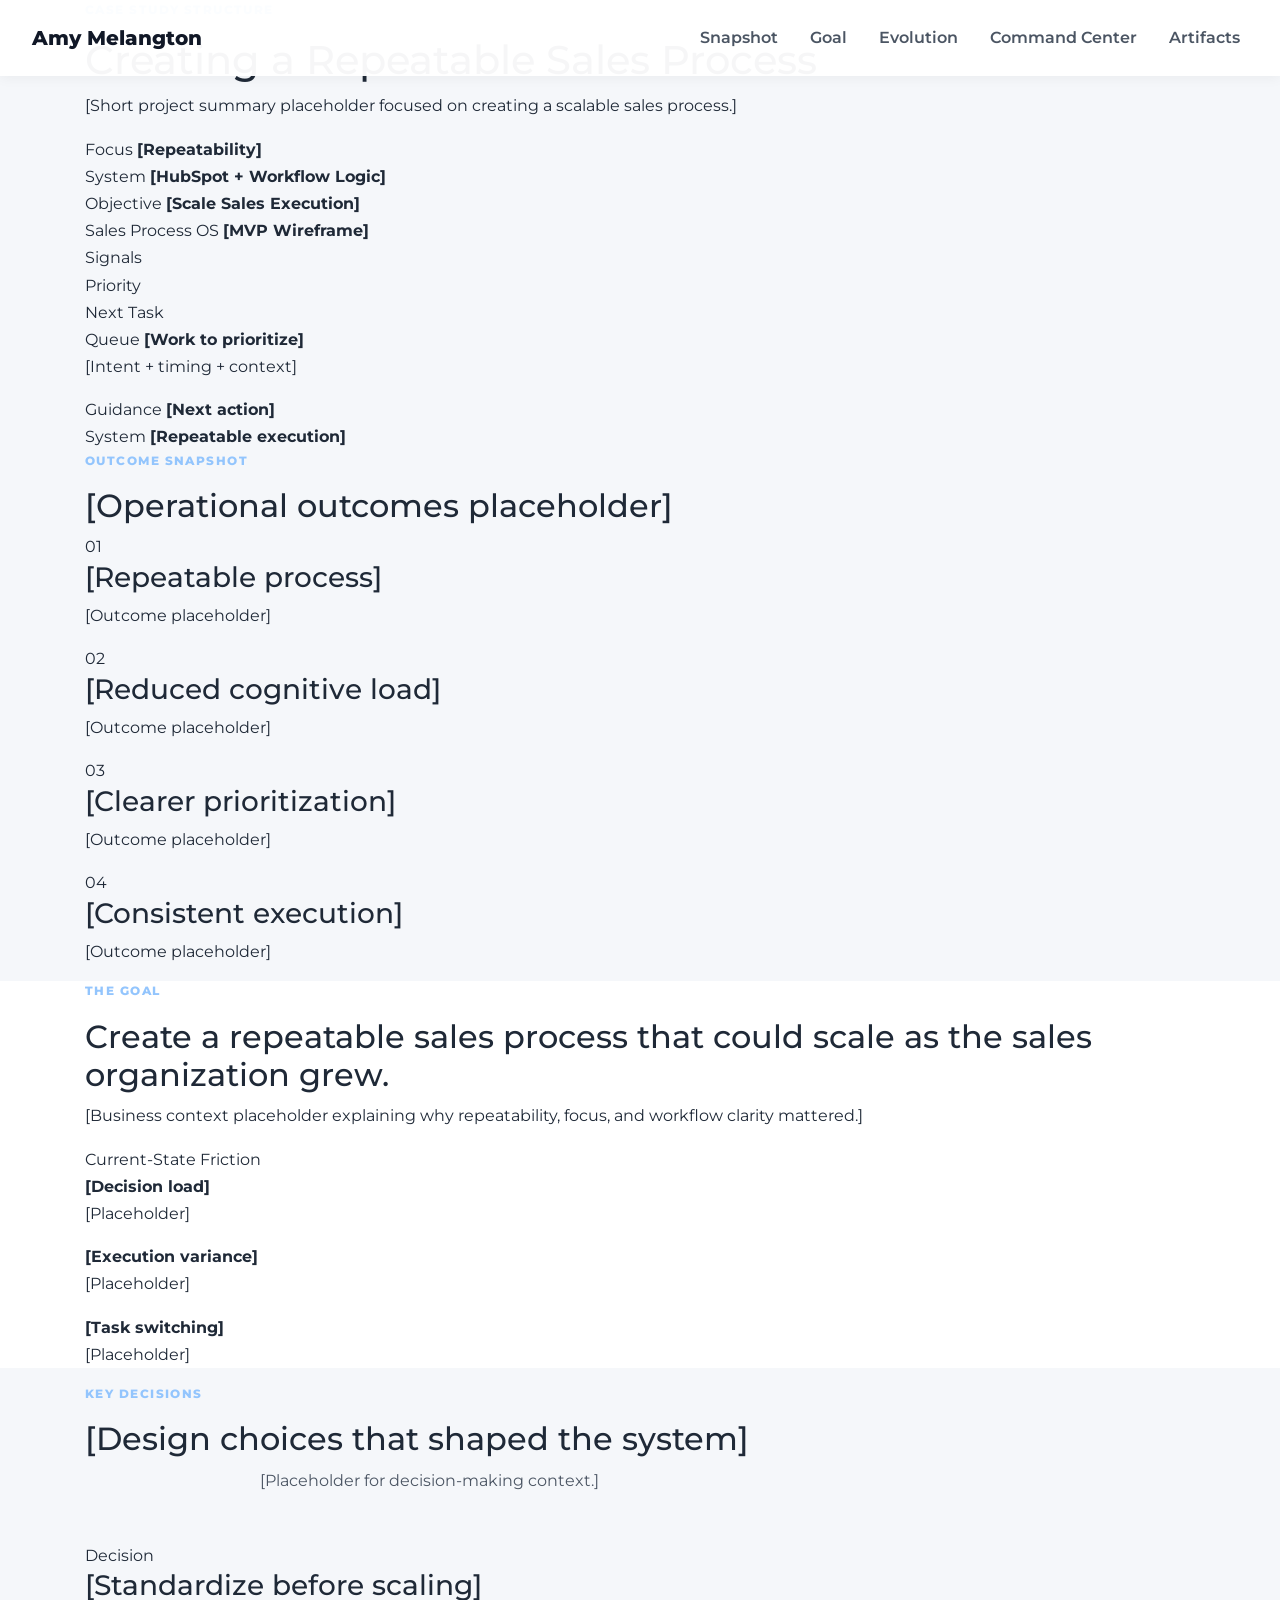
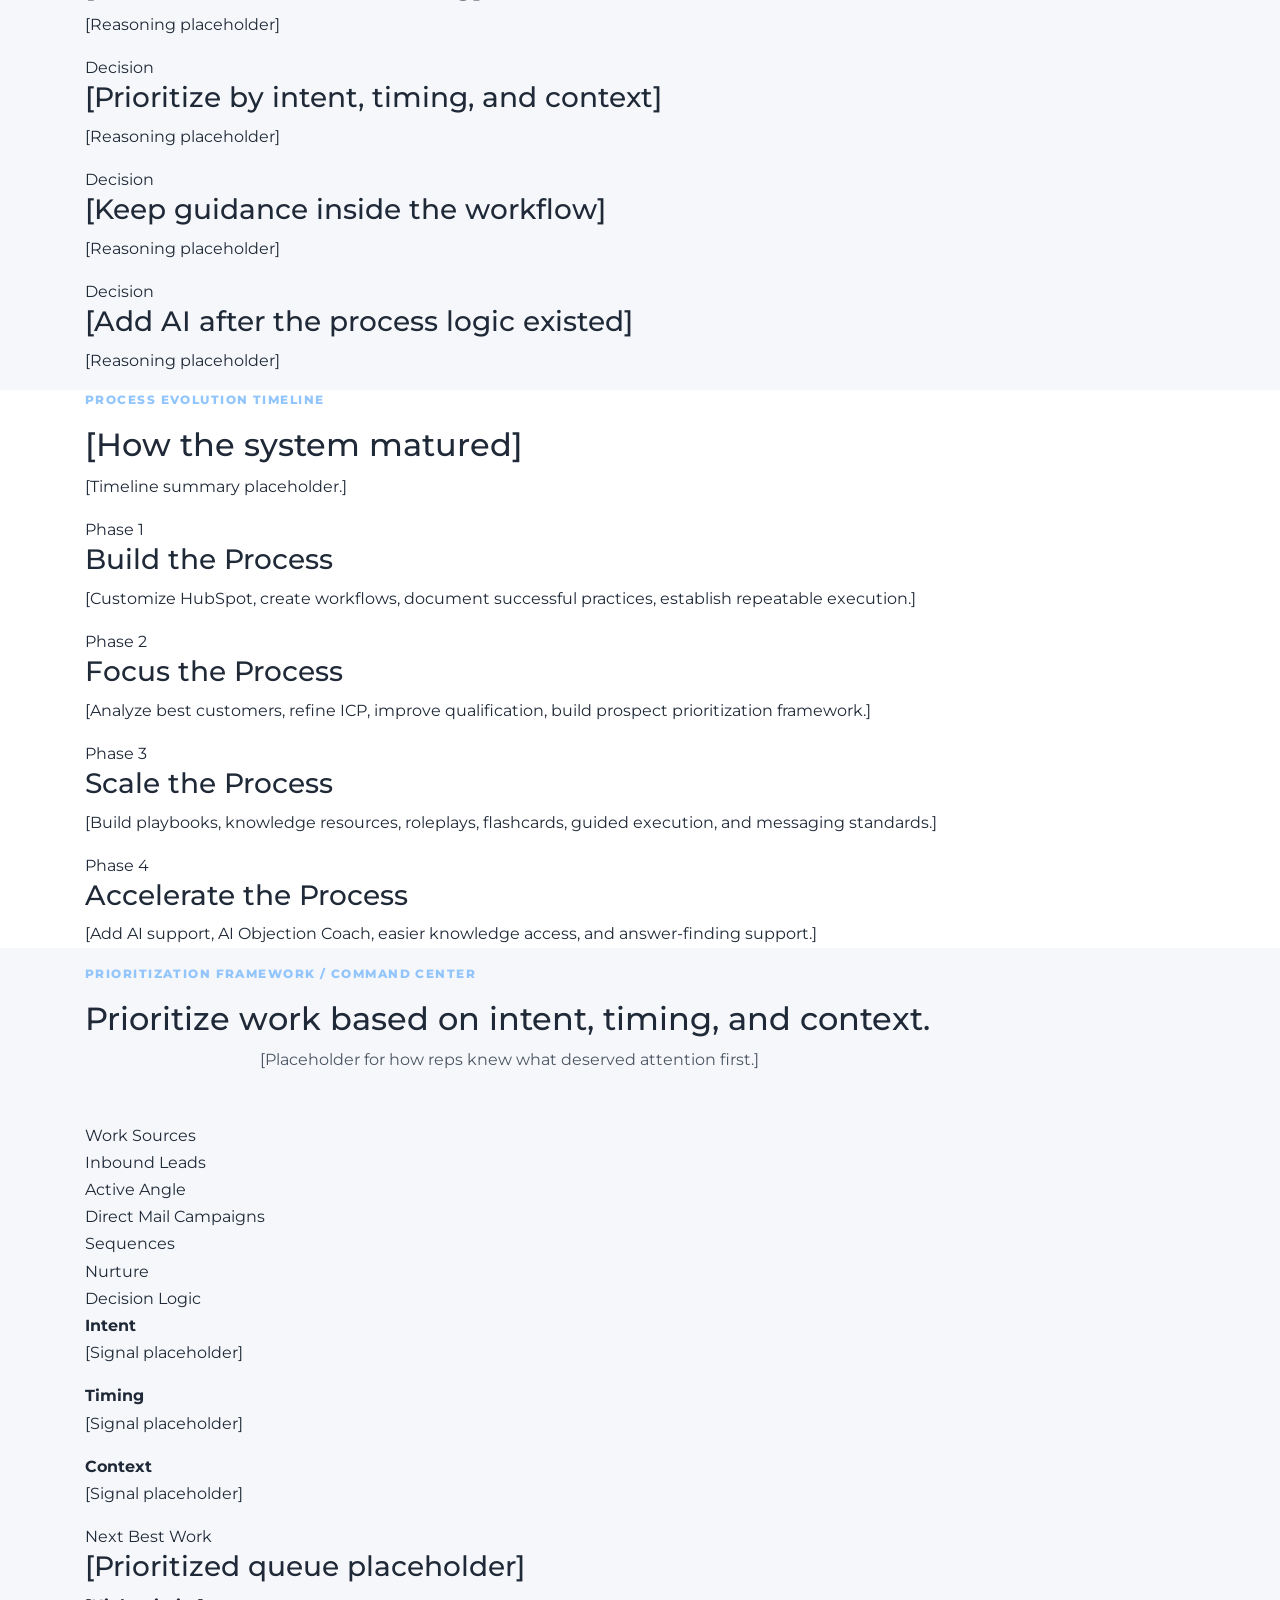
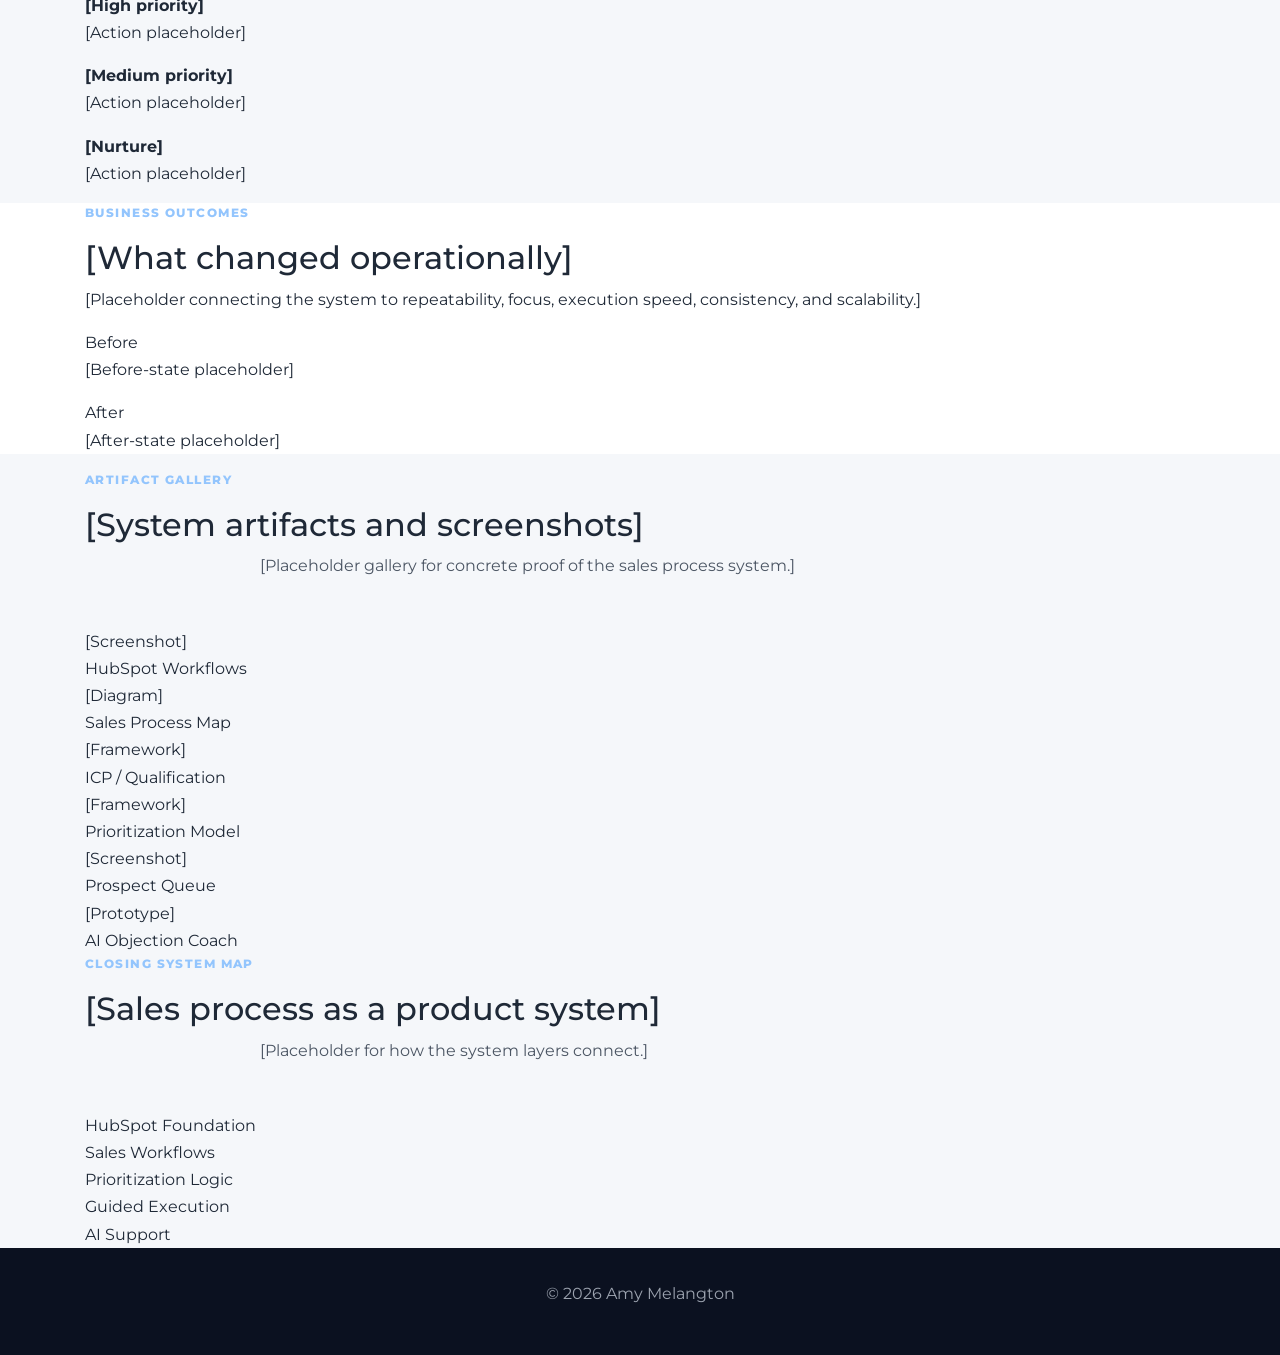
==== creating-repeatable-sales-process.html @ 0270bb4d "Add repeatable sales process case study page" ====
<!DOCTYPE html>
<html lang="en">
<head>
  <meta charset="UTF-8" />
  <meta name="viewport" content="width=device-width, initial-scale=1.0" />
  <title>Creating a Repeatable Sales Process | Amy Melangton</title>

  <link rel="stylesheet" href="https://cdn.jsdelivr.net/npm/bootstrap@4.5.3/dist/css/bootstrap.min.css" />
  <link rel="stylesheet" href="./index.css" />
  <link rel="stylesheet" href="./case-study.css" />
  <link href="https://fonts.googleapis.com/css2?family=Montserrat:wght@400;500;600;700;800&display=swap" rel="stylesheet" />
</head>

<body class="case-study-page">
  <div id="page-wrapper">
    <header class="site-header">
      <nav class="navbar navbar-expand-md navbar-light">
        <a class="navbar-brand" href="./index.html#home">Amy Melangton</a>

        <button class="navbar-toggler" type="button" data-toggle="collapse" data-target="#navbarMenu" aria-controls="navbarMenu" aria-expanded="false" aria-label="Toggle navigation">
          <span class="navbar-toggler-icon"></span>
        </button>

        <div class="collapse navbar-collapse" id="navbarMenu">
          <ul class="navbar-nav ml-auto">
            <li class="nav-item"><a class="nav-link" href="#snapshot">Snapshot</a></li>
            <li class="nav-item"><a class="nav-link" href="#goal">Goal</a></li>
            <li class="nav-item"><a class="nav-link" href="#timeline">Evolution</a></li>
            <li class="nav-item"><a class="nav-link" href="#command-center">Command Center</a></li>
            <li class="nav-item"><a class="nav-link" href="#artifacts">Artifacts</a></li>
          </ul>
        </div>
      </nav>
    </header>

    <main>
      <section id="hero" class="case-hero-section">
        <div class="container case-hero-grid">
          <div class="case-hero-copy">
            <p class="eyebrow">Case Study Structure</p>
            <h1>Creating a Repeatable Sales Process</h1>
            <p class="case-hero-summary">[Short project summary placeholder focused on creating a scalable sales process.]</p>

            <div class="case-meta-grid">
              <div>
                <span>Focus</span>
                <strong>[Repeatability]</strong>
              </div>
              <div>
                <span>System</span>
                <strong>[HubSpot + Workflow Logic]</strong>
              </div>
              <div>
                <span>Objective</span>
                <strong>[Scale Sales Execution]</strong>
              </div>
            </div>
          </div>

          <div class="system-preview-card" aria-label="Sales process system preview">
            <div class="preview-header">
              <span>Sales Process OS</span>
              <b>[MVP Wireframe]</b>
            </div>
            <div class="preview-flow">
              <div>Signals</div>
              <span></span>
              <div>Priority</div>
              <span></span>
              <div>Next Task</div>
            </div>
            <div class="preview-panel-grid">
              <div class="preview-panel large">
                <span>Queue</span>
                <strong>[Work to prioritize]</strong>
                <p>[Intent + timing + context]</p>
              </div>
              <div class="preview-panel">
                <span>Guidance</span>
                <strong>[Next action]</strong>
              </div>
              <div class="preview-panel">
                <span>System</span>
                <strong>[Repeatable execution]</strong>
              </div>
            </div>
          </div>
        </div>
      </section>

      <section id="snapshot" class="case-section snapshot-section">
        <div class="container">
          <div class="section-heading-row">
            <p class="eyebrow">Outcome Snapshot</p>
            <h2>[Operational outcomes placeholder]</h2>
          </div>

          <div class="outcome-grid">
            <article class="outcome-card"><span>01</span><h3>[Repeatable process]</h3><p>[Outcome placeholder]</p></article>
            <article class="outcome-card"><span>02</span><h3>[Reduced cognitive load]</h3><p>[Outcome placeholder]</p></article>
            <article class="outcome-card"><span>03</span><h3>[Clearer prioritization]</h3><p>[Outcome placeholder]</p></article>
            <article class="outcome-card"><span>04</span><h3>[Consistent execution]</h3><p>[Outcome placeholder]</p></article>
          </div>
        </div>
      </section>

      <section id="goal" class="case-section light-section">
        <div class="container goal-grid">
          <div>
            <p class="eyebrow">The Goal</p>
            <h2>Create a repeatable sales process that could scale as the sales organization grew.</h2>
            <p class="section-copy">[Business context placeholder explaining why repeatability, focus, and workflow clarity mattered.]</p>
          </div>

          <div class="friction-card">
            <span>Current-State Friction</span>
            <div class="friction-row"><strong>[Decision load]</strong><p>[Placeholder]</p></div>
            <div class="friction-row"><strong>[Execution variance]</strong><p>[Placeholder]</p></div>
            <div class="friction-row"><strong>[Task switching]</strong><p>[Placeholder]</p></div>
          </div>
        </div>
      </section>

      <section id="decisions" class="case-section">
        <div class="container">
          <div class="section-heading-centered">
            <p class="eyebrow">Key Decisions</p>
            <h2>[Design choices that shaped the system]</h2>
            <p class="section-intro">[Placeholder for decision-making context.]</p>
          </div>

          <div class="decision-grid">
            <article class="decision-card"><span>Decision</span><h3>[Standardize before scaling]</h3><p>[Reasoning placeholder]</p></article>
            <article class="decision-card"><span>Decision</span><h3>[Prioritize by intent, timing, and context]</h3><p>[Reasoning placeholder]</p></article>
            <article class="decision-card"><span>Decision</span><h3>[Keep guidance inside the workflow]</h3><p>[Reasoning placeholder]</p></article>
            <article class="decision-card"><span>Decision</span><h3>[Add AI after the process logic existed]</h3><p>[Reasoning placeholder]</p></article>
          </div>
        </div>
      </section>

      <section id="timeline" class="case-section light-section">
        <div class="container">
          <div class="section-heading-row timeline-heading">
            <div>
              <p class="eyebrow">Process Evolution Timeline</p>
              <h2>[How the system matured]</h2>
            </div>
            <p class="section-copy">[Timeline summary placeholder.]</p>
          </div>

          <div class="timeline-grid">
            <article class="timeline-card"><span>Phase 1</span><h3>Build the Process</h3><p>[Customize HubSpot, create workflows, document successful practices, establish repeatable execution.]</p></article>
            <article class="timeline-card"><span>Phase 2</span><h3>Focus the Process</h3><p>[Analyze best customers, refine ICP, improve qualification, build prospect prioritization framework.]</p></article>
            <article class="timeline-card"><span>Phase 3</span><h3>Scale the Process</h3><p>[Build playbooks, knowledge resources, roleplays, flashcards, guided execution, and messaging standards.]</p></article>
            <article class="timeline-card"><span>Phase 4</span><h3>Accelerate the Process</h3><p>[Add AI support, AI Objection Coach, easier knowledge access, and answer-finding support.]</p></article>
          </div>
        </div>
      </section>

      <section id="command-center" class="case-section command-section">
        <div class="container">
          <div class="section-heading-centered command-heading">
            <p class="eyebrow">Prioritization Framework / Command Center</p>
            <h2>Prioritize work based on intent, timing, and context.</h2>
            <p class="section-intro">[Placeholder for how reps knew what deserved attention first.]</p>
          </div>

          <div class="command-center-card">
            <div class="work-source-list">
              <span>Work Sources</span>
              <div>Inbound Leads</div>
              <div>Active Angle</div>
              <div>Direct Mail Campaigns</div>
              <div>Sequences</div>
              <div>Nurture</div>
            </div>

            <div class="logic-panel">
              <span>Decision Logic</span>
              <div class="logic-grid">
                <article><strong>Intent</strong><p>[Signal placeholder]</p></article>
                <article><strong>Timing</strong><p>[Signal placeholder]</p></article>
                <article><strong>Context</strong><p>[Signal placeholder]</p></article>
              </div>
            </div>

            <div class="next-action-panel">
              <span>Next Best Work</span>
              <h3>[Prioritized queue placeholder]</h3>
              <div class="queue-item high"><b>[High priority]</b><p>[Action placeholder]</p></div>
              <div class="queue-item"><b>[Medium priority]</b><p>[Action placeholder]</p></div>
              <div class="queue-item"><b>[Nurture]</b><p>[Action placeholder]</p></div>
            </div>
          </div>
        </div>
      </section>

      <section id="outcomes" class="case-section light-section">
        <div class="container outcomes-layout">
          <div>
            <p class="eyebrow">Business Outcomes</p>
            <h2>[What changed operationally]</h2>
            <p class="section-copy">[Placeholder connecting the system to repeatability, focus, execution speed, consistency, and scalability.]</p>
          </div>

          <div class="before-after-card">
            <div><span>Before</span><p>[Before-state placeholder]</p></div>
            <div><span>After</span><p>[After-state placeholder]</p></div>
          </div>
        </div>
      </section>

      <section id="artifacts" class="case-section">
        <div class="container">
          <div class="section-heading-centered">
            <p class="eyebrow">Artifact Gallery</p>
            <h2>[System artifacts and screenshots]</h2>
            <p class="section-intro">[Placeholder gallery for concrete proof of the sales process system.]</p>
          </div>

          <div class="artifact-grid">
            <article class="artifact-card"><div class="artifact-shot">[Screenshot]</div><span>HubSpot Workflows</span></article>
            <article class="artifact-card"><div class="artifact-shot">[Diagram]</div><span>Sales Process Map</span></article>
            <article class="artifact-card"><div class="artifact-shot">[Framework]</div><span>ICP / Qualification</span></article>
            <article class="artifact-card"><div class="artifact-shot">[Framework]</div><span>Prioritization Model</span></article>
            <article class="artifact-card"><div class="artifact-shot">[Screenshot]</div><span>Prospect Queue</span></article>
            <article class="artifact-card"><div class="artifact-shot">[Prototype]</div><span>AI Objection Coach</span></article>
          </div>
        </div>
      </section>

      <section id="system-map" class="case-section closing-map-section">
        <div class="container">
          <div class="section-heading-centered">
            <p class="eyebrow">Closing System Map</p>
            <h2>[Sales process as a product system]</h2>
            <p class="section-intro">[Placeholder for how the system layers connect.]</p>
          </div>

          <div class="system-map-card">
            <div>HubSpot Foundation</div>
            <span></span>
            <div>Sales Workflows</div>
            <span></span>
            <div>Prioritization Logic</div>
            <span></span>
            <div>Guided Execution</div>
            <span></span>
            <div>AI Support</div>
          </div>
        </div>
      </section>
    </main>

    <footer class="footer">
      <div class="container text-center">
        <p>&copy; 2026 Amy Melangton</p>
      </div>
    </footer>
  </div>

  <script src="https://code.jquery.com/jquery-3.5.1.slim.min.js"></script>
  <script src="https://cdn.jsdelivr.net/npm/bootstrap@4.5.3/dist/js/bootstrap.bundle.min.js"></script>
</body>
</html>
---- index.css ----
html {
  scroll-behavior: smooth;
}

body {
  margin: 0;
  font-family: 'Montserrat', sans-serif;
  background: #f5f7fa;
  color: #1f2937;
  line-height: 1.7;
}

.site-header {
  position: fixed;
  width: 100%;
  z-index: 1000;
}

.navbar {
  background: rgba(255,255,255,0.96);
  padding: 1rem 2rem;
  box-shadow: 0 2px 12px rgba(0,0,0,0.05);
}

.navbar-brand {
  font-weight: 800;
  color: #111827 !important;
}

.nav-link {
  font-weight: 600;
  margin-left: 1rem;
  color: #4b5563 !important;
}

.nav-link:hover {
  color: #2563eb !important;
}

.hero-section {
  min-height: 100vh;
  display: flex;
  align-items: center;
  padding: 8rem 0 5rem;
  background:
    radial-gradient(circle at 85% 20%, rgba(37,99,235,0.35), transparent 28%),
    linear-gradient(135deg,#0f172a 0%,#111827 48%,#1e293b 100%);
  color: white;
}

.hero-grid {
  display: grid;
  grid-template-columns: 1fr 1fr;
  gap: 4rem;
  align-items: center;
}

.eyebrow {
  color: #93c5fd;
  text-transform: uppercase;
  font-size: 0.75rem;
  letter-spacing: 0.12em;
  font-weight: 800;
  margin-bottom: 1rem;
}

.hero-copy-block h1 {
  font-size: clamp(3rem, 6vw, 5rem);
  line-height: 1.05;
  font-weight: 800;
  margin-bottom: 1.5rem;
}

.hero-copy {
  color: #dbeafe;
  max-width: 720px;
  font-size: 1.05rem;
}

.hero-actions {
  display: flex;
  gap: 1rem;
  flex-wrap: wrap;
  margin-top: 2rem;
}

.btn-primary-custom,
.btn-secondary-custom {
  text-decoration: none !important;
  padding: 0.9rem 1.5rem;
  border-radius: 10px;
  font-weight: 700;
  transition: 0.2s ease;
}

.btn-primary-custom {
  background: #2563eb;
  color: white;
}

.btn-primary-custom:hover {
  background: #1d4ed8;
  color: white;
}

.btn-secondary-custom {
  border: 1px solid rgba(255,255,255,0.6);
  color: white;
}

.btn-secondary-custom:hover {
  background: rgba(255,255,255,0.1);
  color: white;
}

.ops-visual {
  position: relative;
  min-height: 520px;
}

.visual-card,
.workflow-bar {
  position: absolute;
  background: rgba(255,255,255,0.96);
  color: #111827;
  border-radius: 22px;
  box-shadow: 0 25px 60px rgba(0,0,0,0.25);
}

.visual-card {
  padding: 1.5rem;
}

.visual-card span {
  display: block;
  color: #2563eb;
  font-size: 0.75rem;
  font-weight: 800;
  text-transform: uppercase;
  margin-bottom: 0.5rem;
}

.visual-card h3 {
  font-size: 1rem;
  font-weight: 800;
  margin-bottom: 1rem;
}

.visual-card-large {
  width: 320px;
  top: 20px;
  left: 20px;
}

.visual-card-small {
  width: 260px;
  top: 180px;
  right: 0;
}

.visual-card-bottom {
  width: 300px;
  bottom: 20px;
  left: 90px;
}

.status-row {
  display: flex;
  justify-content: space-between;
  padding: 0.7rem 0;
  border-top: 1px solid #e5e7eb;
}

.status-row p {
  margin: 0;
}

.status-row strong {
  color: #2563eb;
}

.chip-row {
  display: flex;
  flex-wrap: wrap;
  gap: 0.5rem;
}

.chip-row b {
  background: #eff6ff;
  color: #1d4ed8;
  padding: 0.4rem 0.7rem;
  border-radius: 999px;
  font-size: 0.78rem;
}

.workflow-bar {
  left: 0;
  right: 0;
  top: 340px;
  padding: 1rem;
  display: flex;
  justify-content: center;
  align-items: center;
  gap: 0.7rem;
}

.workflow-bar div {
  background: #eff6ff;
  padding: 0.6rem 0.8rem;
  border-radius: 10px;
  font-weight: 700;
}

.workflow-bar span {
  color: #2563eb;
  font-weight: 800;
}

.progress-track {
  background: #e5e7eb;
  border-radius: 999px;
  overflow: hidden;
  height: 10px;
}

.progress-track div {
  width: 72%;
  height: 100%;
  background: #2563eb;
}

.positioning-section,
.section-wrapper,
.contact-section {
  padding: 90px 0;
}

.positioning-card,
.case-study-card,
.content-card,
.demo-card {
  border-radius: 24px;
}

.positioning-card {
  background: white;
  padding: 3rem;
  box-shadow: 0 10px 30px rgba(0,0,0,0.06);
}

.positioning-card h2,
.section-title {
  font-weight: 800;
  margin-bottom: 1rem;
}

.section-intro {
  max-width: 760px;
  margin: 0 auto 3rem;
  color: #4b5563;
}

.case-study-card {
  background: white;
  padding: 3rem;
  box-shadow: 0 10px 30px rgba(0,0,0,0.06);
}

.case-grid,
.tier-grid {
  display: grid;
  grid-template-columns: repeat(2,1fr);
  gap: 2rem;
}

.tier-grid {
  grid-template-columns: repeat(3,1fr);
  margin-top: 2rem;
}

.process-flow {
  display: flex;
  justify-content: space-between;
  align-items: center;
  gap: 0.5rem;
  margin: 2rem 0;
  flex-wrap: wrap;
}

.process-flow div {
  background: #eff6ff;
  padding: 0.9rem 1rem;
  border-radius: 12px;
  font-weight: 700;
}

.process-flow span {
  color: #2563eb;
  font-weight: 800;
}

.tier-card,
.impact-card {
  background: #f8fafc;
  padding: 1.5rem;
  border-radius: 18px;
}

.demo-card {
  background: #0f172a;
  color: white;
  padding: 2.5rem;
  margin-top: 2rem;
  display: grid;
  grid-template-columns: 1fr 0.9fr;
  gap: 2rem;
}

.demo-output {
  background: rgba(255,255,255,0.08);
  border-radius: 18px;
  padding: 1.5rem;
}

.light-section {
  background: white;
}

.card-grid {
  margin-top: 2rem;
}

.content-card {
  background: white;
  padding: 2rem;
  height: 100%;
  box-shadow: 0 8px 24px rgba(0,0,0,0.05);
}

.dark-card {
  background: #111827;
  color: white;
}

.dark-card p {
  color: #dbeafe;
}

.project-grid figure {
  margin-bottom: 2rem;
}

.project-grid a {
  text-decoration: none;
  color: inherit;
}

.project-pic {
  width: 100%;
  border-radius: 18px;
  margin-bottom: 1rem;
  height: 240px;
  object-fit: cover;
}

.contact-section {
  background: #111827;
  color: white;
}

.contact-links {
  display: flex;
  justify-content: center;
  gap: 1.5rem;
  flex-wrap: wrap;
  margin-top: 2rem;
}

.contact-links a {
  color: #93c5fd;
  font-weight: 700;
  text-decoration: none;
}

.footer {
  background: #0b1120;
  color: #9ca3af;
  text-align: center;
  padding: 2rem 0;
}

@media (max-width: 992px) {
  .hero-grid,
  .case-grid,
  .tier-grid,
  .demo-card {
    grid-template-columns: 1fr;
  }
}

@media (max-width: 768px) {
  .hero-section {
    padding: 7rem 0 4rem;
  }

  .ops-visual {
    display: none;
  }

  .navbar {
    padding: 1rem;
  }

  .nav-link {
    margin-left: 0;
  }

  .process-flow {
    flex-direction: column;
  }
}
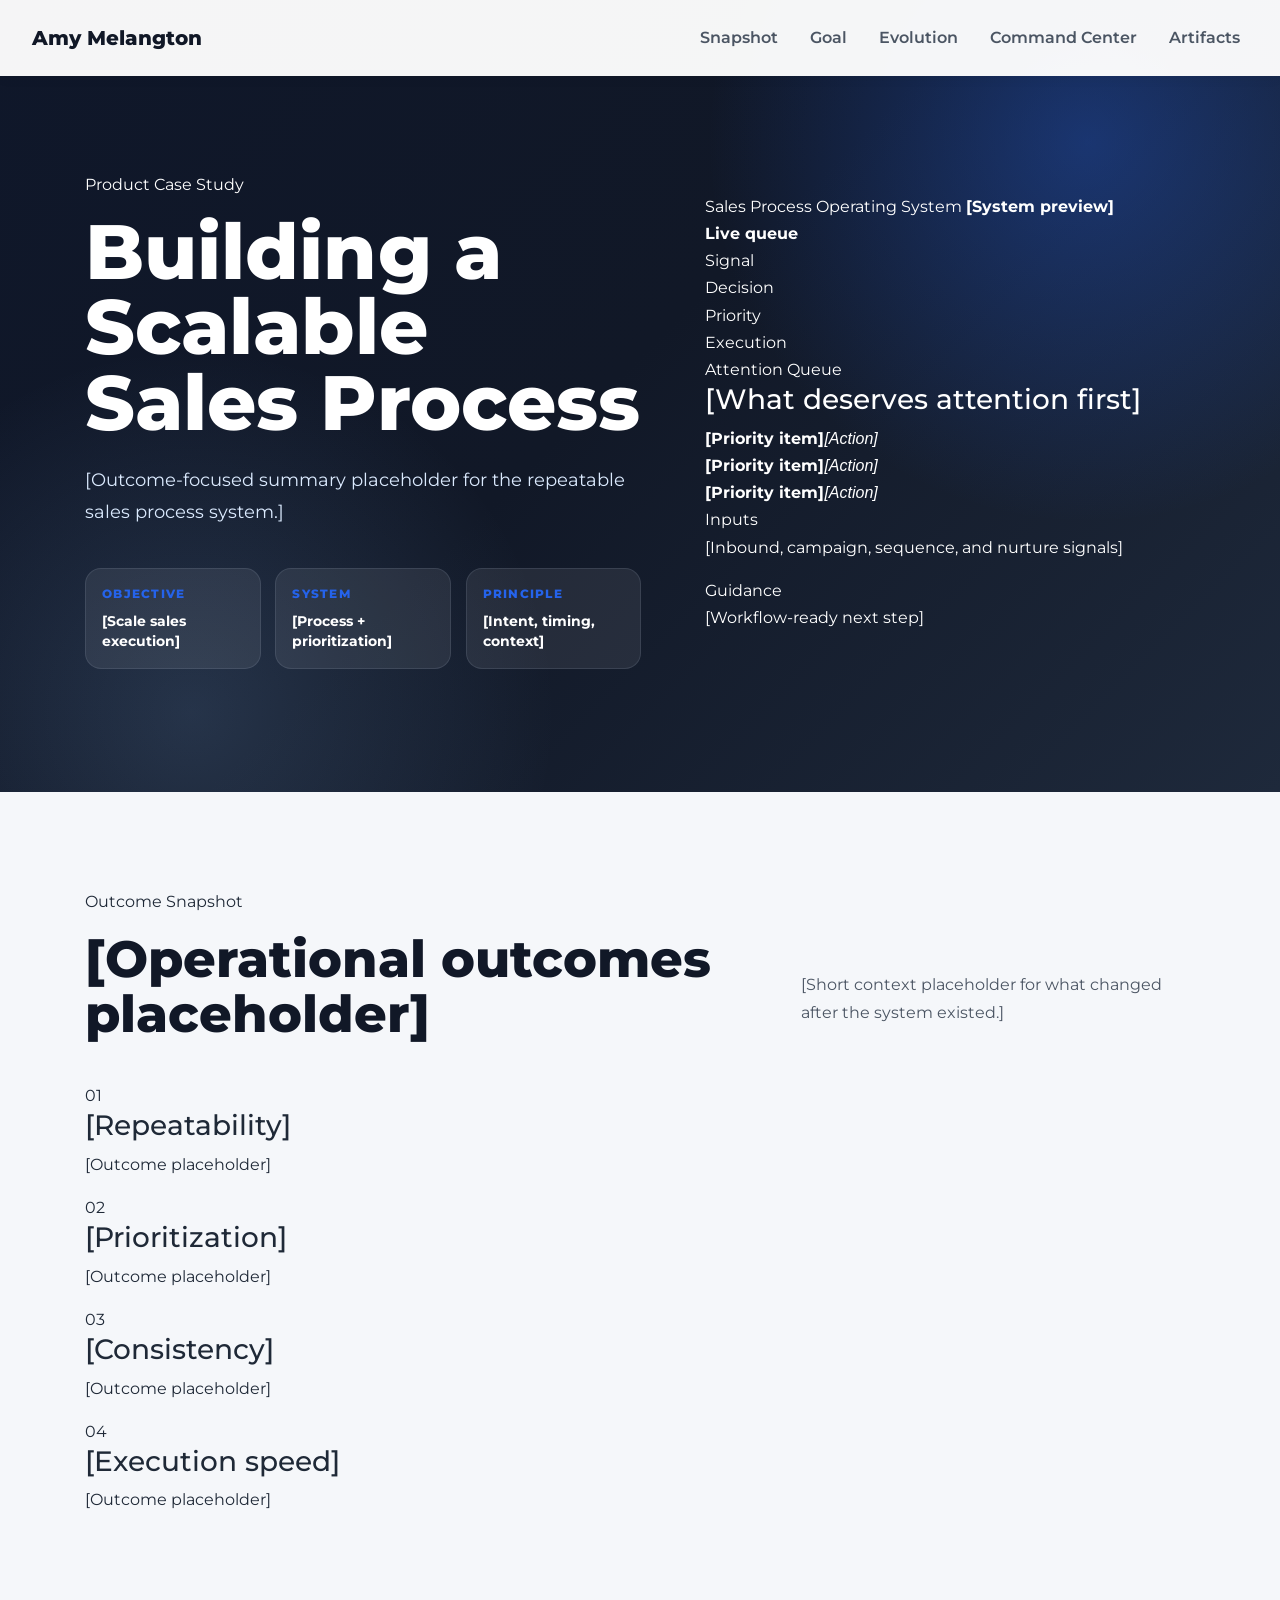
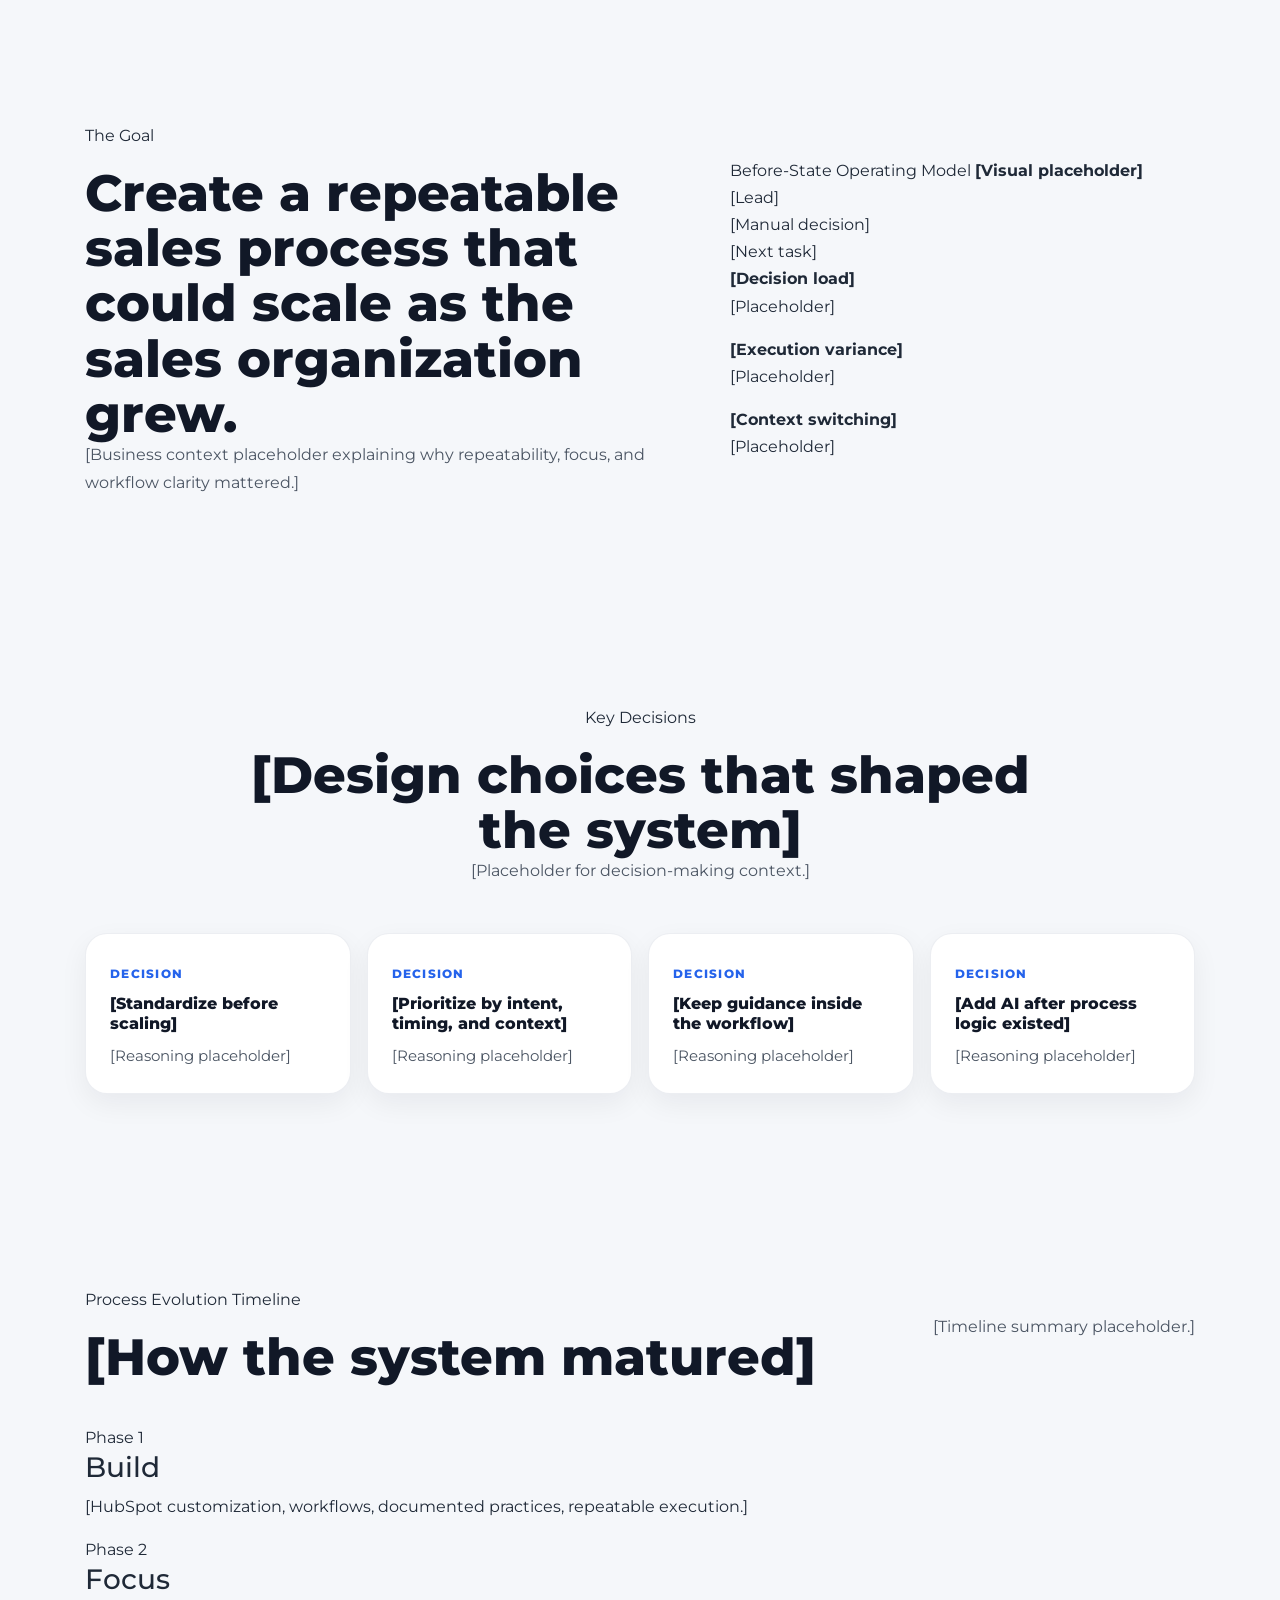
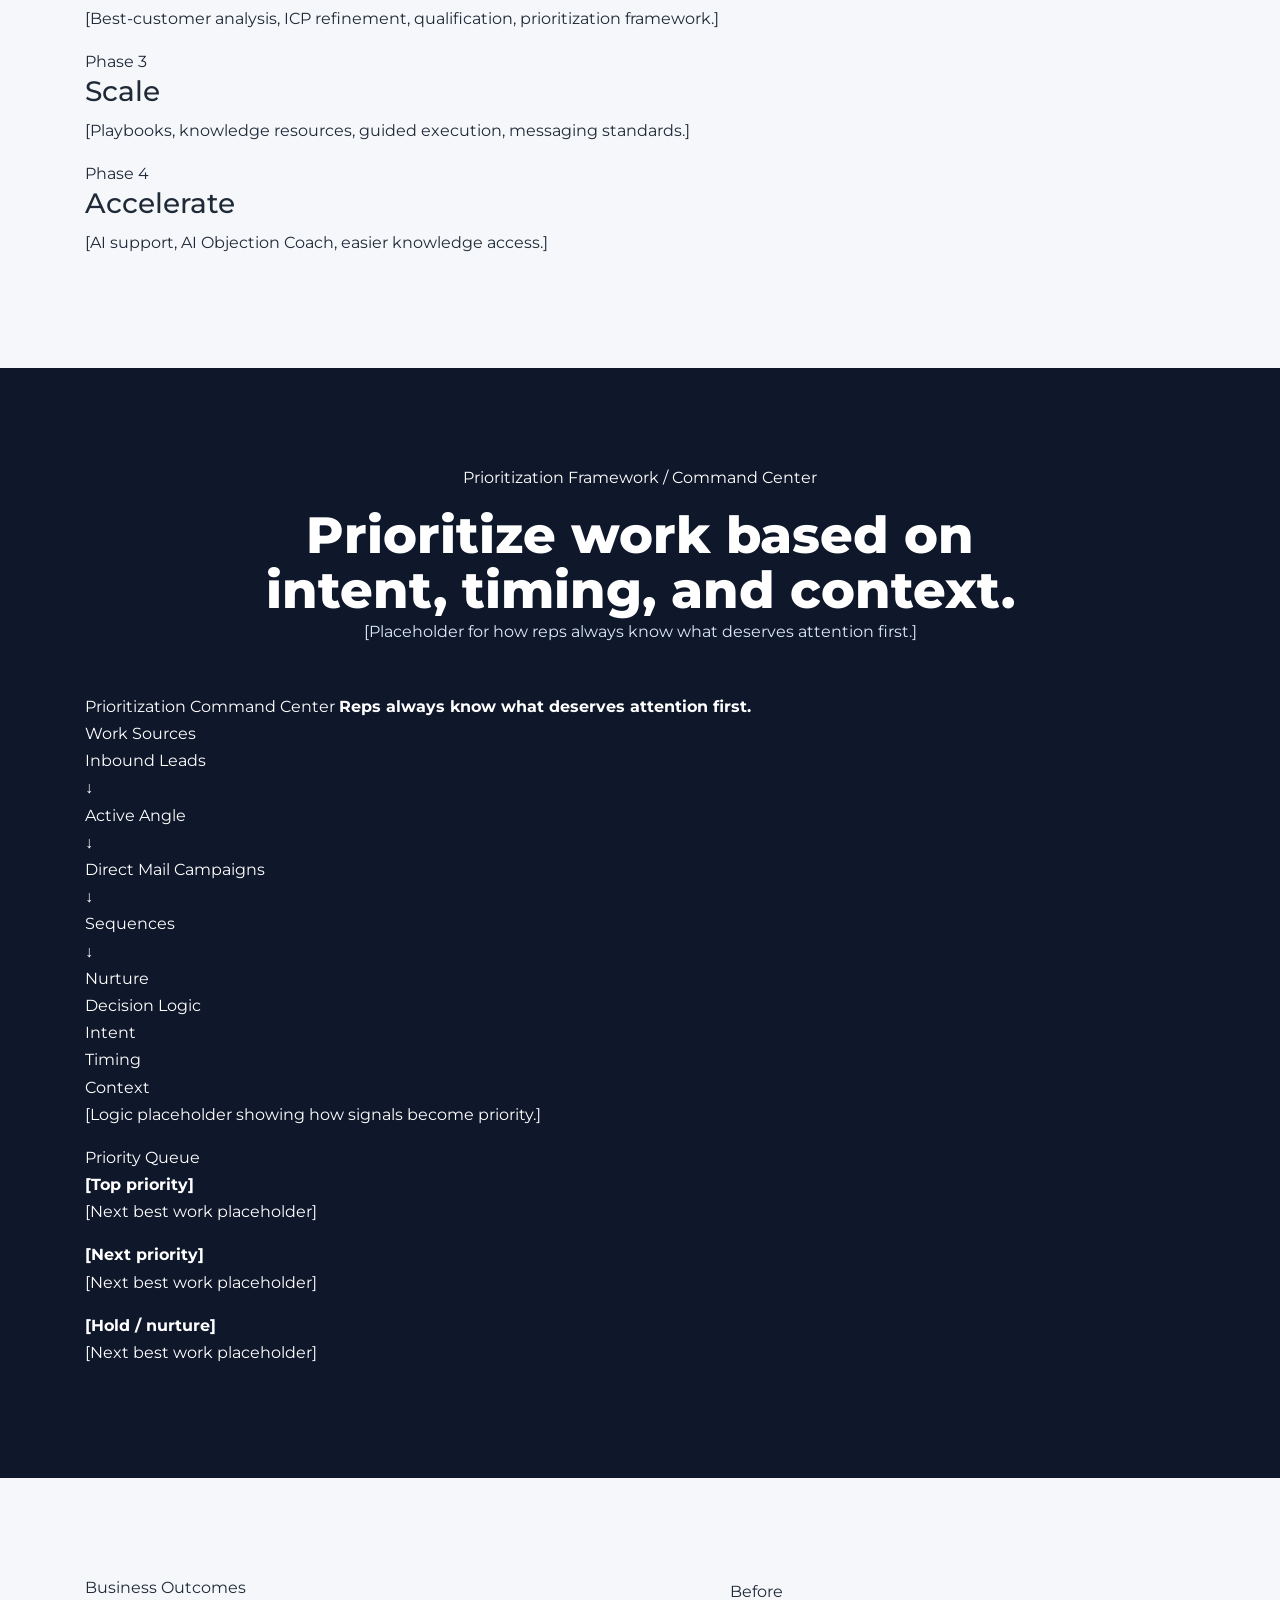
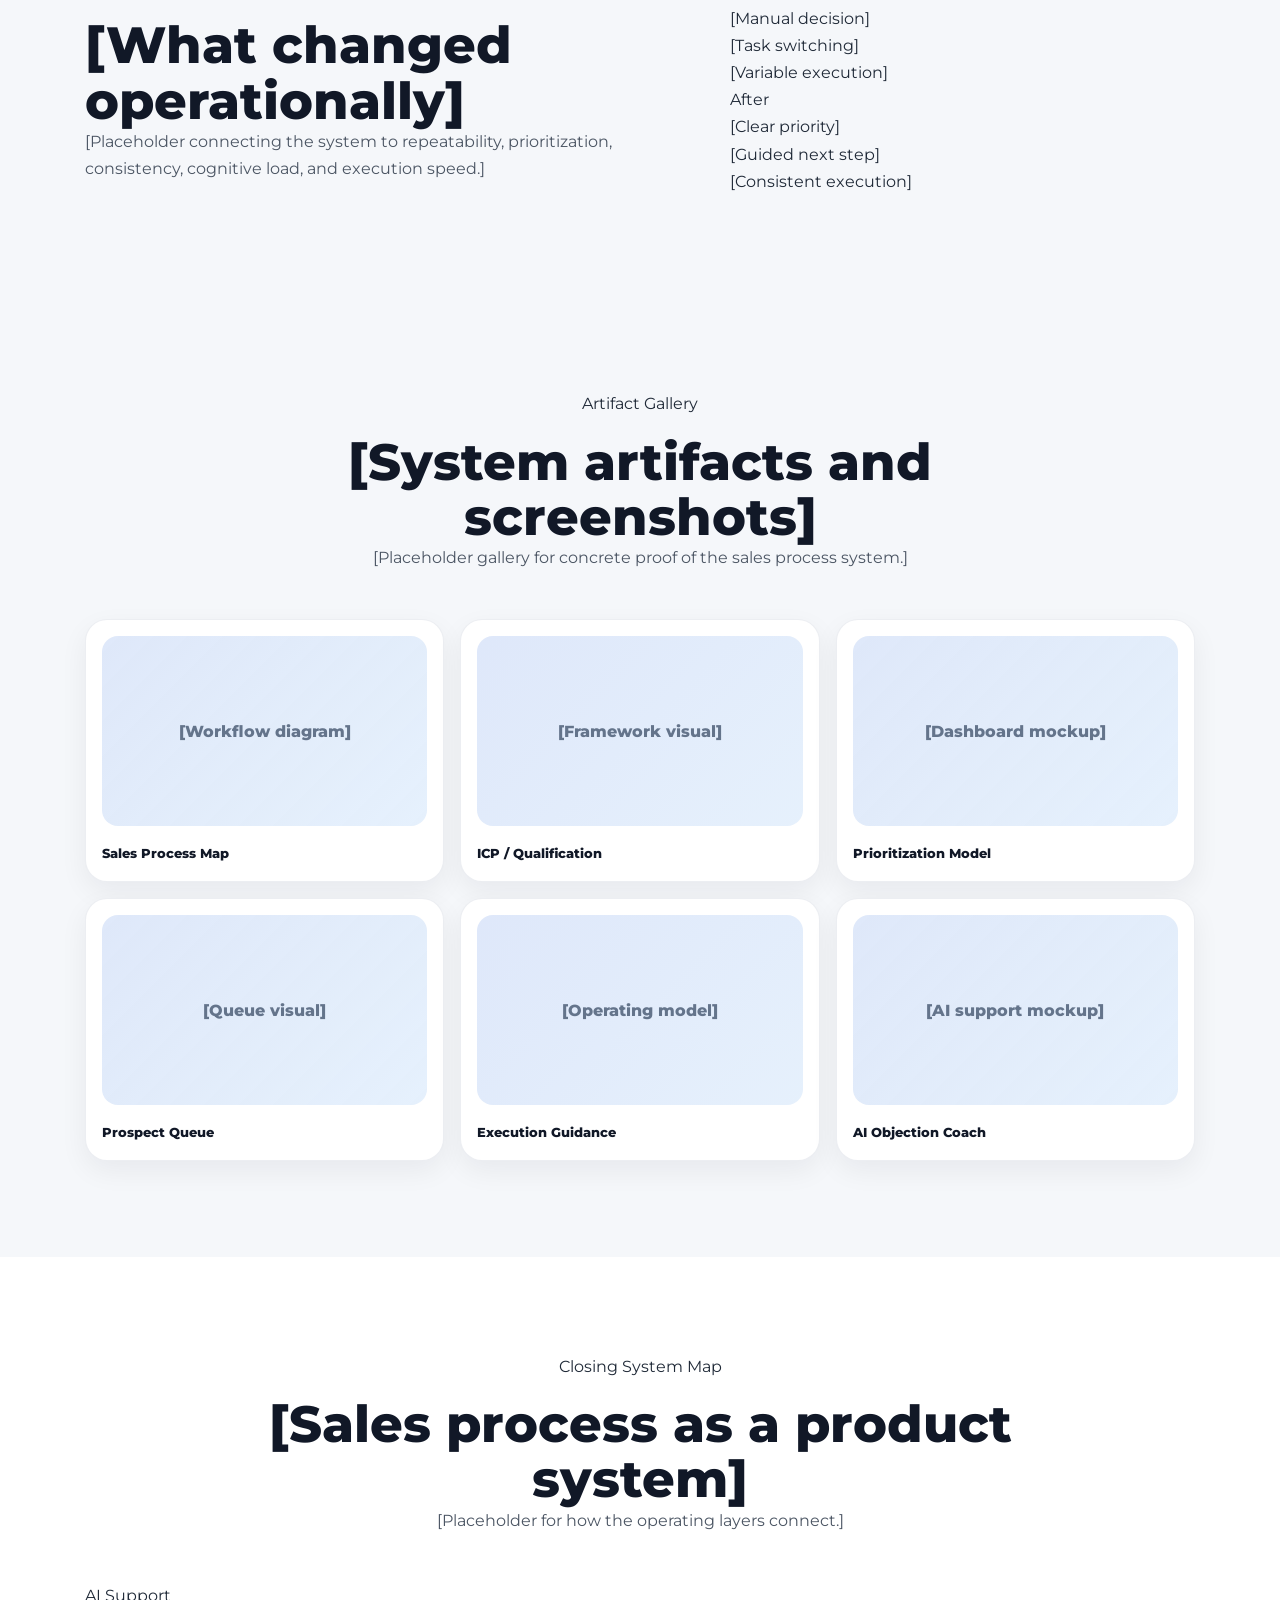
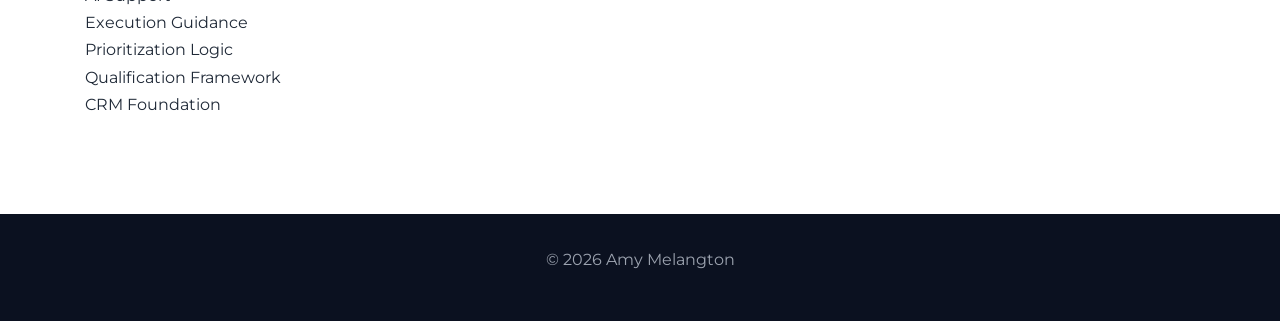
==== commit 5e6018a3: "Redesign sales process case study structure" ====
--- a/creating-repeatable-sales-process.html
+++ b/creating-repeatable-sales-process.html
@@ -3,7 +3,7 @@
 <head>
   <meta charset="UTF-8" />
   <meta name="viewport" content="width=device-width, initial-scale=1.0" />
-  <title>Creating a Repeatable Sales Process | Amy Melangton</title>
+  <title>Building a Scalable Sales Process | Amy Melangton</title>
 
   <link rel="stylesheet" href="https://cdn.jsdelivr.net/npm/bootstrap@4.5.3/dist/css/bootstrap.min.css" />
   <link rel="stylesheet" href="./index.css" />
@@ -37,51 +37,60 @@
       <section id="hero" class="case-hero-section">
         <div class="container case-hero-grid">
           <div class="case-hero-copy">
-            <p class="eyebrow">Case Study Structure</p>
-            <h1>Creating a Repeatable Sales Process</h1>
-            <p class="case-hero-summary">[Short project summary placeholder focused on creating a scalable sales process.]</p>
+            <p class="case-kicker">Product Case Study</p>
+            <h1>Building a Scalable Sales Process</h1>
+            <p class="case-hero-summary">[Outcome-focused summary placeholder for the repeatable sales process system.]</p>
 
             <div class="case-meta-grid">
               <div>
-                <span>Focus</span>
-                <strong>[Repeatability]</strong>
+                <span>Objective</span>
+                <strong>[Scale sales execution]</strong>
               </div>
               <div>
                 <span>System</span>
-                <strong>[HubSpot + Workflow Logic]</strong>
+                <strong>[Process + prioritization]</strong>
               </div>
               <div>
-                <span>Objective</span>
-                <strong>[Scale Sales Execution]</strong>
-              </div>
-            </div>
-          </div>
-
-          <div class="system-preview-card" aria-label="Sales process system preview">
-            <div class="preview-header">
-              <span>Sales Process OS</span>
-              <b>[MVP Wireframe]</b>
-            </div>
-            <div class="preview-flow">
-              <div>Signals</div>
+                <span>Principle</span>
+                <strong>[Intent, timing, context]</strong>
+              </div>
+            </div>
+          </div>
+
+          <div class="system-os-mockup" aria-label="Sales Process Operating System mockup">
+            <div class="mockup-topbar">
+              <div>
+                <span>Sales Process Operating System</span>
+                <strong>[System preview]</strong>
+              </div>
+              <b>Live queue</b>
+            </div>
+
+            <div class="os-flow-strip">
+              <div>Signal</div>
+              <span></span>
+              <div>Decision</div>
               <span></span>
               <div>Priority</div>
               <span></span>
-              <div>Next Task</div>
-            </div>
-            <div class="preview-panel-grid">
-              <div class="preview-panel large">
-                <span>Queue</span>
-                <strong>[Work to prioritize]</strong>
-                <p>[Intent + timing + context]</p>
-              </div>
-              <div class="preview-panel">
+              <div>Execution</div>
+            </div>
+
+            <div class="os-dashboard-grid">
+              <div class="os-panel os-panel-primary">
+                <span>Attention Queue</span>
+                <h3>[What deserves attention first]</h3>
+                <div class="mini-queue-row active"><b>[Priority item]</b><em>[Action]</em></div>
+                <div class="mini-queue-row"><b>[Priority item]</b><em>[Action]</em></div>
+                <div class="mini-queue-row"><b>[Priority item]</b><em>[Action]</em></div>
+              </div>
+              <div class="os-panel">
+                <span>Inputs</span>
+                <p>[Inbound, campaign, sequence, and nurture signals]</p>
+              </div>
+              <div class="os-panel">
                 <span>Guidance</span>
-                <strong>[Next action]</strong>
-              </div>
-              <div class="preview-panel">
-                <span>System</span>
-                <strong>[Repeatable execution]</strong>
+                <p>[Workflow-ready next step]</p>
               </div>
             </div>
           </div>
@@ -91,68 +100,119 @@
       <section id="snapshot" class="case-section snapshot-section">
         <div class="container">
           <div class="section-heading-row">
-            <p class="eyebrow">Outcome Snapshot</p>
-            <h2>[Operational outcomes placeholder]</h2>
-          </div>
-
-          <div class="outcome-grid">
-            <article class="outcome-card"><span>01</span><h3>[Repeatable process]</h3><p>[Outcome placeholder]</p></article>
-            <article class="outcome-card"><span>02</span><h3>[Reduced cognitive load]</h3><p>[Outcome placeholder]</p></article>
-            <article class="outcome-card"><span>03</span><h3>[Clearer prioritization]</h3><p>[Outcome placeholder]</p></article>
-            <article class="outcome-card"><span>04</span><h3>[Consistent execution]</h3><p>[Outcome placeholder]</p></article>
-          </div>
-        </div>
-      </section>
-
-      <section id="goal" class="case-section light-section">
+            <div>
+              <p class="case-kicker">Outcome Snapshot</p>
+              <h2>[Operational outcomes placeholder]</h2>
+            </div>
+            <p class="section-copy">[Short context placeholder for what changed after the system existed.]</p>
+          </div>
+
+          <div class="metric-panel-grid">
+            <article class="metric-card"><span>01</span><h3>[Repeatability]</h3><p>[Outcome placeholder]</p></article>
+            <article class="metric-card"><span>02</span><h3>[Prioritization]</h3><p>[Outcome placeholder]</p></article>
+            <article class="metric-card"><span>03</span><h3>[Consistency]</h3><p>[Outcome placeholder]</p></article>
+            <article class="metric-card"><span>04</span><h3>[Execution speed]</h3><p>[Outcome placeholder]</p></article>
+          </div>
+        </div>
+      </section>
+
+      <section id="goal" class="case-section goal-section">
         <div class="container goal-grid">
           <div>
-            <p class="eyebrow">The Goal</p>
+            <p class="case-kicker">The Goal</p>
             <h2>Create a repeatable sales process that could scale as the sales organization grew.</h2>
             <p class="section-copy">[Business context placeholder explaining why repeatability, focus, and workflow clarity mattered.]</p>
           </div>
 
-          <div class="friction-card">
-            <span>Current-State Friction</span>
-            <div class="friction-row"><strong>[Decision load]</strong><p>[Placeholder]</p></div>
-            <div class="friction-row"><strong>[Execution variance]</strong><p>[Placeholder]</p></div>
-            <div class="friction-row"><strong>[Task switching]</strong><p>[Placeholder]</p></div>
-          </div>
-        </div>
-      </section>
-
-      <section id="decisions" class="case-section">
+          <div class="operating-model-card" aria-label="Before-state operating model visual">
+            <div class="model-header">
+              <span>Before-State Operating Model</span>
+              <b>[Visual placeholder]</b>
+            </div>
+            <div class="model-path scattered">
+              <div>[Lead]</div>
+              <span></span>
+              <div>[Manual decision]</div>
+              <span></span>
+              <div>[Next task]</div>
+            </div>
+            <div class="friction-grid">
+              <div><strong>[Decision load]</strong><p>[Placeholder]</p></div>
+              <div><strong>[Execution variance]</strong><p>[Placeholder]</p></div>
+              <div><strong>[Context switching]</strong><p>[Placeholder]</p></div>
+            </div>
+          </div>
+        </div>
+      </section>
+
+      <section id="decisions" class="case-section decisions-section">
         <div class="container">
           <div class="section-heading-centered">
-            <p class="eyebrow">Key Decisions</p>
+            <p class="case-kicker">Key Decisions</p>
             <h2>[Design choices that shaped the system]</h2>
             <p class="section-intro">[Placeholder for decision-making context.]</p>
           </div>
 
           <div class="decision-grid">
-            <article class="decision-card"><span>Decision</span><h3>[Standardize before scaling]</h3><p>[Reasoning placeholder]</p></article>
-            <article class="decision-card"><span>Decision</span><h3>[Prioritize by intent, timing, and context]</h3><p>[Reasoning placeholder]</p></article>
-            <article class="decision-card"><span>Decision</span><h3>[Keep guidance inside the workflow]</h3><p>[Reasoning placeholder]</p></article>
-            <article class="decision-card"><span>Decision</span><h3>[Add AI after the process logic existed]</h3><p>[Reasoning placeholder]</p></article>
-          </div>
-        </div>
-      </section>
-
-      <section id="timeline" class="case-section light-section">
+            <article class="decision-card">
+              <div class="decision-mini-diagram"><span></span><span></span><span></span></div>
+              <span>Decision</span>
+              <h3>[Standardize before scaling]</h3>
+              <p>[Reasoning placeholder]</p>
+            </article>
+            <article class="decision-card">
+              <div class="decision-mini-diagram decision-mini-diagram-ranked"><span></span><span></span><span></span></div>
+              <span>Decision</span>
+              <h3>[Prioritize by intent, timing, and context]</h3>
+              <p>[Reasoning placeholder]</p>
+            </article>
+            <article class="decision-card">
+              <div class="decision-mini-diagram decision-mini-diagram-loop"><span></span><span></span><span></span></div>
+              <span>Decision</span>
+              <h3>[Keep guidance inside the workflow]</h3>
+              <p>[Reasoning placeholder]</p>
+            </article>
+            <article class="decision-card">
+              <div class="decision-mini-diagram decision-mini-diagram-layered"><span></span><span></span><span></span></div>
+              <span>Decision</span>
+              <h3>[Add AI after process logic existed]</h3>
+              <p>[Reasoning placeholder]</p>
+            </article>
+          </div>
+        </div>
+      </section>
+
+      <section id="timeline" class="case-section timeline-section">
         <div class="container">
           <div class="section-heading-row timeline-heading">
             <div>
-              <p class="eyebrow">Process Evolution Timeline</p>
+              <p class="case-kicker">Process Evolution Timeline</p>
               <h2>[How the system matured]</h2>
             </div>
             <p class="section-copy">[Timeline summary placeholder.]</p>
           </div>
 
-          <div class="timeline-grid">
-            <article class="timeline-card"><span>Phase 1</span><h3>Build the Process</h3><p>[Customize HubSpot, create workflows, document successful practices, establish repeatable execution.]</p></article>
-            <article class="timeline-card"><span>Phase 2</span><h3>Focus the Process</h3><p>[Analyze best customers, refine ICP, improve qualification, build prospect prioritization framework.]</p></article>
-            <article class="timeline-card"><span>Phase 3</span><h3>Scale the Process</h3><p>[Build playbooks, knowledge resources, roleplays, flashcards, guided execution, and messaging standards.]</p></article>
-            <article class="timeline-card"><span>Phase 4</span><h3>Accelerate the Process</h3><p>[Add AI support, AI Objection Coach, easier knowledge access, and answer-finding support.]</p></article>
+          <div class="roadmap" aria-label="Product roadmap style process evolution">
+            <article class="roadmap-phase">
+              <span>Phase 1</span>
+              <h3>Build</h3>
+              <p>[HubSpot customization, workflows, documented practices, repeatable execution.]</p>
+            </article>
+            <article class="roadmap-phase">
+              <span>Phase 2</span>
+              <h3>Focus</h3>
+              <p>[Best-customer analysis, ICP refinement, qualification, prioritization framework.]</p>
+            </article>
+            <article class="roadmap-phase">
+              <span>Phase 3</span>
+              <h3>Scale</h3>
+              <p>[Playbooks, knowledge resources, guided execution, messaging standards.]</p>
+            </article>
+            <article class="roadmap-phase">
+              <span>Phase 4</span>
+              <h3>Accelerate</h3>
+              <p>[AI support, AI Objection Coach, easier knowledge access.]</p>
+            </article>
           </div>
         </div>
       </section>
@@ -160,71 +220,92 @@
       <section id="command-center" class="case-section command-section">
         <div class="container">
           <div class="section-heading-centered command-heading">
-            <p class="eyebrow">Prioritization Framework / Command Center</p>
+            <p class="case-kicker">Prioritization Framework / Command Center</p>
             <h2>Prioritize work based on intent, timing, and context.</h2>
-            <p class="section-intro">[Placeholder for how reps knew what deserved attention first.]</p>
-          </div>
-
-          <div class="command-center-card">
-            <div class="work-source-list">
-              <span>Work Sources</span>
-              <div>Inbound Leads</div>
-              <div>Active Angle</div>
-              <div>Direct Mail Campaigns</div>
-              <div>Sequences</div>
-              <div>Nurture</div>
-            </div>
-
-            <div class="logic-panel">
-              <span>Decision Logic</span>
-              <div class="logic-grid">
-                <article><strong>Intent</strong><p>[Signal placeholder]</p></article>
-                <article><strong>Timing</strong><p>[Signal placeholder]</p></article>
-                <article><strong>Context</strong><p>[Signal placeholder]</p></article>
-              </div>
-            </div>
-
-            <div class="next-action-panel">
-              <span>Next Best Work</span>
-              <h3>[Prioritized queue placeholder]</h3>
-              <div class="queue-item high"><b>[High priority]</b><p>[Action placeholder]</p></div>
-              <div class="queue-item"><b>[Medium priority]</b><p>[Action placeholder]</p></div>
-              <div class="queue-item"><b>[Nurture]</b><p>[Action placeholder]</p></div>
-            </div>
-          </div>
-        </div>
-      </section>
-
-      <section id="outcomes" class="case-section light-section">
+            <p class="section-intro">[Placeholder for how reps always know what deserves attention first.]</p>
+          </div>
+
+          <div class="command-dashboard" aria-label="Prioritization Command Center dashboard mockup">
+            <div class="command-topbar">
+              <span>Prioritization Command Center</span>
+              <b>Reps always know what deserves attention first.</b>
+            </div>
+
+            <div class="command-grid">
+              <div class="source-stack">
+                <span>Work Sources</span>
+                <div>Inbound Leads</div>
+                <i>&darr;</i>
+                <div>Active Angle</div>
+                <i>&darr;</i>
+                <div>Direct Mail Campaigns</div>
+                <i>&darr;</i>
+                <div>Sequences</div>
+                <i>&darr;</i>
+                <div>Nurture</div>
+              </div>
+
+              <div class="decision-engine">
+                <span>Decision Logic</span>
+                <div class="engine-ring">
+                  <div>Intent</div>
+                  <div>Timing</div>
+                  <div>Context</div>
+                </div>
+                <p>[Logic placeholder showing how signals become priority.]</p>
+              </div>
+
+              <div class="priority-board">
+                <span>Priority Queue</span>
+                <article class="priority-item priority-item-top"><strong>[Top priority]</strong><p>[Next best work placeholder]</p></article>
+                <article class="priority-item"><strong>[Next priority]</strong><p>[Next best work placeholder]</p></article>
+                <article class="priority-item muted"><strong>[Hold / nurture]</strong><p>[Next best work placeholder]</p></article>
+              </div>
+            </div>
+          </div>
+        </div>
+      </section>
+
+      <section id="outcomes" class="case-section outcomes-section">
         <div class="container outcomes-layout">
           <div>
-            <p class="eyebrow">Business Outcomes</p>
+            <p class="case-kicker">Business Outcomes</p>
             <h2>[What changed operationally]</h2>
-            <p class="section-copy">[Placeholder connecting the system to repeatability, focus, execution speed, consistency, and scalability.]</p>
-          </div>
-
-          <div class="before-after-card">
-            <div><span>Before</span><p>[Before-state placeholder]</p></div>
-            <div><span>After</span><p>[After-state placeholder]</p></div>
-          </div>
-        </div>
-      </section>
-
-      <section id="artifacts" class="case-section">
+            <p class="section-copy">[Placeholder connecting the system to repeatability, prioritization, consistency, cognitive load, and execution speed.]</p>
+          </div>
+
+          <div class="comparison-visual" aria-label="Before and after workflow comparison">
+            <div class="comparison-column before">
+              <span>Before</span>
+              <div class="comparison-node">[Manual decision]</div>
+              <div class="comparison-node">[Task switching]</div>
+              <div class="comparison-node">[Variable execution]</div>
+            </div>
+            <div class="comparison-column after">
+              <span>After</span>
+              <div class="comparison-node">[Clear priority]</div>
+              <div class="comparison-node">[Guided next step]</div>
+              <div class="comparison-node">[Consistent execution]</div>
+            </div>
+          </div>
+        </div>
+      </section>
+
+      <section id="artifacts" class="case-section artifacts-section">
         <div class="container">
           <div class="section-heading-centered">
-            <p class="eyebrow">Artifact Gallery</p>
+            <p class="case-kicker">Artifact Gallery</p>
             <h2>[System artifacts and screenshots]</h2>
             <p class="section-intro">[Placeholder gallery for concrete proof of the sales process system.]</p>
           </div>
 
           <div class="artifact-grid">
-            <article class="artifact-card"><div class="artifact-shot">[Screenshot]</div><span>HubSpot Workflows</span></article>
-            <article class="artifact-card"><div class="artifact-shot">[Diagram]</div><span>Sales Process Map</span></article>
-            <article class="artifact-card"><div class="artifact-shot">[Framework]</div><span>ICP / Qualification</span></article>
-            <article class="artifact-card"><div class="artifact-shot">[Framework]</div><span>Prioritization Model</span></article>
-            <article class="artifact-card"><div class="artifact-shot">[Screenshot]</div><span>Prospect Queue</span></article>
-            <article class="artifact-card"><div class="artifact-shot">[Prototype]</div><span>AI Objection Coach</span></article>
+            <article class="artifact-card"><div class="artifact-shot diagram-shot">[Workflow diagram]</div><span>Sales Process Map</span></article>
+            <article class="artifact-card"><div class="artifact-shot framework-shot">[Framework visual]</div><span>ICP / Qualification</span></article>
+            <article class="artifact-card"><div class="artifact-shot dashboard-shot">[Dashboard mockup]</div><span>Prioritization Model</span></article>
+            <article class="artifact-card"><div class="artifact-shot queue-shot">[Queue visual]</div><span>Prospect Queue</span></article>
+            <article class="artifact-card"><div class="artifact-shot architecture-shot">[Operating model]</div><span>Execution Guidance</span></article>
+            <article class="artifact-card"><div class="artifact-shot ai-shot">[AI support mockup]</div><span>AI Objection Coach</span></article>
           </div>
         </div>
       </section>
@@ -232,21 +313,21 @@
       <section id="system-map" class="case-section closing-map-section">
         <div class="container">
           <div class="section-heading-centered">
-            <p class="eyebrow">Closing System Map</p>
+            <p class="case-kicker">Closing System Map</p>
             <h2>[Sales process as a product system]</h2>
-            <p class="section-intro">[Placeholder for how the system layers connect.]</p>
-          </div>
-
-          <div class="system-map-card">
-            <div>HubSpot Foundation</div>
-            <span></span>
-            <div>Sales Workflows</div>
-            <span></span>
-            <div>Prioritization Logic</div>
-            <span></span>
-            <div>Guided Execution</div>
-            <span></span>
-            <div>AI Support</div>
+            <p class="section-intro">[Placeholder for how the operating layers connect.]</p>
+          </div>
+
+          <div class="architecture-map" aria-label="Layered sales process architecture diagram">
+            <div class="architecture-layer ai">AI Support</div>
+            <div class="architecture-rule"></div>
+            <div class="architecture-layer">Execution Guidance</div>
+            <div class="architecture-rule"></div>
+            <div class="architecture-layer">Prioritization Logic</div>
+            <div class="architecture-rule"></div>
+            <div class="architecture-layer">Qualification Framework</div>
+            <div class="architecture-rule"></div>
+            <div class="architecture-layer foundation">CRM Foundation</div>
           </div>
         </div>
       </section>
--- a/case-study.css
+++ b/case-study.css
@@ -0,0 +1,506 @@
+.case-study-page {
+  background: #f5f7fa;
+}
+
+.case-study-page h1,
+.case-study-page h2,
+.case-study-page h3,
+.case-study-page p {
+  letter-spacing: 0;
+}
+
+.case-hero-section {
+  min-height: 88vh;
+  display: flex;
+  align-items: center;
+  padding: 9rem 0 6rem;
+  background:
+    radial-gradient(circle at 85% 18%, rgba(37,99,235,0.36), transparent 30%),
+    radial-gradient(circle at 15% 90%, rgba(147,197,253,0.16), transparent 28%),
+    linear-gradient(135deg,#0f172a 0%,#111827 48%,#1e293b 100%);
+  color: white;
+}
+
+.case-hero-grid {
+  display: grid;
+  grid-template-columns: minmax(0, 1fr) minmax(360px, 0.88fr);
+  gap: 4rem;
+  align-items: center;
+}
+
+.case-hero-copy h1 {
+  max-width: 780px;
+  margin-bottom: 1.5rem;
+  font-size: clamp(3rem, 6vw, 5.6rem);
+  font-weight: 800;
+  line-height: 0.98;
+}
+
+.case-hero-summary {
+  max-width: 680px;
+  color: #dbeafe;
+  font-size: 1.12rem;
+  line-height: 1.8;
+}
+
+.case-meta-grid {
+  display: grid;
+  grid-template-columns: repeat(3, minmax(0, 1fr));
+  gap: 0.9rem;
+  margin-top: 2.5rem;
+}
+
+.case-meta-grid div,
+.preview-panel,
+.outcome-card,
+.decision-card,
+.timeline-card,
+.artifact-card {
+  border: 1px solid rgba(148,163,184,0.18);
+}
+
+.case-meta-grid div {
+  padding: 1rem;
+  border-radius: 16px;
+  background: rgba(255,255,255,0.08);
+}
+
+.case-meta-grid span,
+.preview-header span,
+.preview-panel span,
+.friction-card span,
+.decision-card span,
+.timeline-card span,
+.work-source-list span,
+.logic-panel span,
+.next-action-panel span,
+.before-after-card span,
+.artifact-card span {
+  display: block;
+  margin-bottom: 0.45rem;
+  color: #2563eb;
+  font-size: 0.72rem;
+  font-weight: 800;
+  letter-spacing: 0.11em;
+  text-transform: uppercase;
+}
+
+.case-meta-grid strong {
+  display: block;
+  color: white;
+  font-size: 0.86rem;
+  line-height: 1.45;
+}
+
+.system-preview-card {
+  padding: 1.35rem;
+  border: 1px solid rgba(255,255,255,0.16);
+  border-radius: 28px;
+  background: rgba(255,255,255,0.96);
+  box-shadow: 0 28px 80px rgba(0,0,0,0.34);
+  color: #111827;
+}
+
+.preview-header {
+  display: flex;
+  justify-content: space-between;
+  gap: 1rem;
+  align-items: center;
+  padding-bottom: 1rem;
+  border-bottom: 1px solid #e5e7eb;
+}
+
+.preview-header b {
+  color: #64748b;
+  font-size: 0.78rem;
+}
+
+.preview-flow,
+.system-map-card {
+  display: flex;
+  align-items: center;
+  gap: 0.75rem;
+}
+
+.preview-flow {
+  margin: 1.2rem 0;
+}
+
+.preview-flow div,
+.system-map-card div {
+  flex: 1;
+  padding: 0.78rem 0.85rem;
+  border-radius: 12px;
+  background: #eff6ff;
+  color: #1d4ed8;
+  font-size: 0.82rem;
+  font-weight: 800;
+  text-align: center;
+}
+
+.preview-flow span,
+.system-map-card span {
+  width: 22px;
+  height: 2px;
+  background: #2563eb;
+}
+
+.preview-panel-grid {
+  display: grid;
+  grid-template-columns: 1fr 1fr;
+  gap: 0.9rem;
+}
+
+.preview-panel {
+  min-height: 150px;
+  padding: 1.15rem;
+  border-radius: 18px;
+  background: #f8fafc;
+}
+
+.preview-panel.large {
+  grid-column: 1 / -1;
+  min-height: 190px;
+  background: #111827;
+  color: white;
+}
+
+.preview-panel.large p {
+  color: #dbeafe;
+}
+
+.case-section {
+  padding: 96px 0;
+}
+
+.section-heading-row {
+  display: flex;
+  justify-content: space-between;
+  gap: 2rem;
+  align-items: end;
+  margin-bottom: 2.5rem;
+}
+
+.section-heading-row h2,
+.section-heading-centered h2,
+.goal-grid h2,
+.outcomes-layout h2 {
+  margin: 0;
+  color: #111827;
+  font-size: clamp(2rem, 4vw, 3.25rem);
+  font-weight: 800;
+  line-height: 1.08;
+}
+
+.section-heading-centered {
+  max-width: 820px;
+  margin: 0 auto 2.75rem;
+  text-align: center;
+}
+
+.section-copy {
+  max-width: 620px;
+  color: #4b5563;
+}
+
+.outcome-grid,
+.decision-grid,
+.timeline-grid,
+.artifact-grid {
+  display: grid;
+  gap: 1rem;
+}
+
+.outcome-grid {
+  grid-template-columns: repeat(4, minmax(0, 1fr));
+}
+
+.outcome-card,
+.decision-card,
+.timeline-card,
+.artifact-card {
+  border-radius: 22px;
+  background: white;
+  box-shadow: 0 10px 28px rgba(15,23,42,0.06);
+}
+
+.outcome-card {
+  padding: 1.35rem;
+}
+
+.outcome-card span {
+  color: #93c5fd;
+  font-size: 0.78rem;
+  font-weight: 800;
+}
+
+.outcome-card h3,
+.decision-card h3,
+.timeline-card h3 {
+  margin: 0.6rem 0 0.65rem;
+  color: #111827;
+  font-size: 1.02rem;
+  font-weight: 800;
+}
+
+.outcome-card p,
+.decision-card p,
+.timeline-card p,
+.friction-row p,
+.before-after-card p,
+.logic-grid p,
+.queue-item p {
+  margin: 0;
+  color: #4b5563;
+  font-size: 0.92rem;
+}
+
+.goal-grid,
+.outcomes-layout {
+  display: grid;
+  grid-template-columns: minmax(0, 1fr) minmax(320px, 0.78fr);
+  gap: 3rem;
+  align-items: center;
+}
+
+.friction-card,
+.before-after-card,
+.command-center-card,
+.system-map-card {
+  border-radius: 26px;
+  background: white;
+  box-shadow: 0 12px 34px rgba(15,23,42,0.07);
+}
+
+.friction-card {
+  padding: 2rem;
+}
+
+.friction-row {
+  padding: 1rem 0;
+  border-top: 1px solid #e5e7eb;
+}
+
+.friction-row strong {
+  display: block;
+  color: #111827;
+  margin-bottom: 0.25rem;
+}
+
+.decision-grid {
+  grid-template-columns: repeat(4, minmax(0, 1fr));
+}
+
+.decision-card {
+  padding: 1.5rem;
+}
+
+.timeline-heading {
+  align-items: center;
+}
+
+.timeline-grid {
+  grid-template-columns: repeat(4, minmax(0, 1fr));
+  position: relative;
+}
+
+.timeline-card {
+  padding: 1.5rem;
+  position: relative;
+}
+
+.timeline-card:before {
+  content: "";
+  display: block;
+  width: 34px;
+  height: 4px;
+  margin-bottom: 1rem;
+  border-radius: 999px;
+  background: #2563eb;
+}
+
+.command-section {
+  background: #0f172a;
+  color: white;
+}
+
+.command-heading h2,
+.command-heading .section-intro {
+  color: white;
+}
+
+.command-heading .section-intro {
+  color: #dbeafe;
+}
+
+.command-center-card {
+  display: grid;
+  grid-template-columns: 0.72fr 1fr 0.82fr;
+  gap: 1rem;
+  padding: 1rem;
+  background: rgba(255,255,255,0.96);
+  color: #111827;
+}
+
+.work-source-list,
+.logic-panel,
+.next-action-panel {
+  padding: 1.35rem;
+  border-radius: 20px;
+  background: #f8fafc;
+}
+
+.work-source-list div {
+  padding: 0.82rem 0.9rem;
+  margin-top: 0.7rem;
+  border-radius: 12px;
+  background: white;
+  color: #111827;
+  font-size: 0.9rem;
+  font-weight: 800;
+  box-shadow: 0 6px 18px rgba(15,23,42,0.05);
+}
+
+.logic-grid {
+  display: grid;
+  grid-template-columns: 1fr;
+  gap: 0.8rem;
+}
+
+.logic-grid article,
+.queue-item {
+  padding: 1rem;
+  border-radius: 14px;
+  background: white;
+}
+
+.logic-grid strong,
+.queue-item b {
+  display: block;
+  margin-bottom: 0.25rem;
+  color: #111827;
+}
+
+.next-action-panel h3 {
+  margin-bottom: 1rem;
+  color: #111827;
+  font-size: 1.4rem;
+  font-weight: 800;
+}
+
+.queue-item {
+  margin-top: 0.75rem;
+  border: 1px solid #e5e7eb;
+}
+
+.queue-item.high {
+  border-color: rgba(37,99,235,0.32);
+  background: #eff6ff;
+}
+
+.before-after-card {
+  display: grid;
+  grid-template-columns: 1fr 1fr;
+  gap: 1px;
+  overflow: hidden;
+}
+
+.before-after-card div {
+  padding: 2rem;
+  background: white;
+}
+
+.before-after-card div + div {
+  background: #eff6ff;
+}
+
+.artifact-grid {
+  grid-template-columns: repeat(3, minmax(0, 1fr));
+}
+
+.artifact-card {
+  padding: 1rem;
+}
+
+.artifact-shot {
+  display: flex;
+  min-height: 190px;
+  align-items: center;
+  justify-content: center;
+  margin-bottom: 1rem;
+  border-radius: 16px;
+  background:
+    linear-gradient(135deg, rgba(37,99,235,0.12), rgba(147,197,253,0.18)),
+    #f8fafc;
+  color: #64748b;
+  font-weight: 800;
+}
+
+.artifact-card span {
+  margin: 0;
+  color: #111827;
+  font-size: 0.84rem;
+  letter-spacing: 0;
+  text-transform: none;
+}
+
+.closing-map-section {
+  background: white;
+}
+
+.system-map-card {
+  padding: 1.25rem;
+}
+
+@media (max-width: 1100px) {
+  .case-hero-grid,
+  .goal-grid,
+  .outcomes-layout,
+  .command-center-card {
+    grid-template-columns: 1fr;
+  }
+
+  .outcome-grid,
+  .decision-grid,
+  .timeline-grid,
+  .artifact-grid {
+    grid-template-columns: repeat(2, minmax(0, 1fr));
+  }
+}
+
+@media (max-width: 768px) {
+  .case-hero-section {
+    padding: 7rem 0 4rem;
+  }
+
+  .case-section {
+    padding: 72px 0;
+  }
+
+  .case-meta-grid,
+  .outcome-grid,
+  .decision-grid,
+  .timeline-grid,
+  .artifact-grid,
+  .before-after-card,
+  .preview-panel-grid {
+    grid-template-columns: 1fr;
+  }
+
+  .section-heading-row {
+    display: block;
+  }
+
+  .system-map-card,
+  .preview-flow {
+    align-items: stretch;
+    flex-direction: column;
+  }
+
+  .system-map-card span,
+  .preview-flow span {
+    width: 2px;
+    height: 18px;
+    margin: 0 auto;
+  }
+}
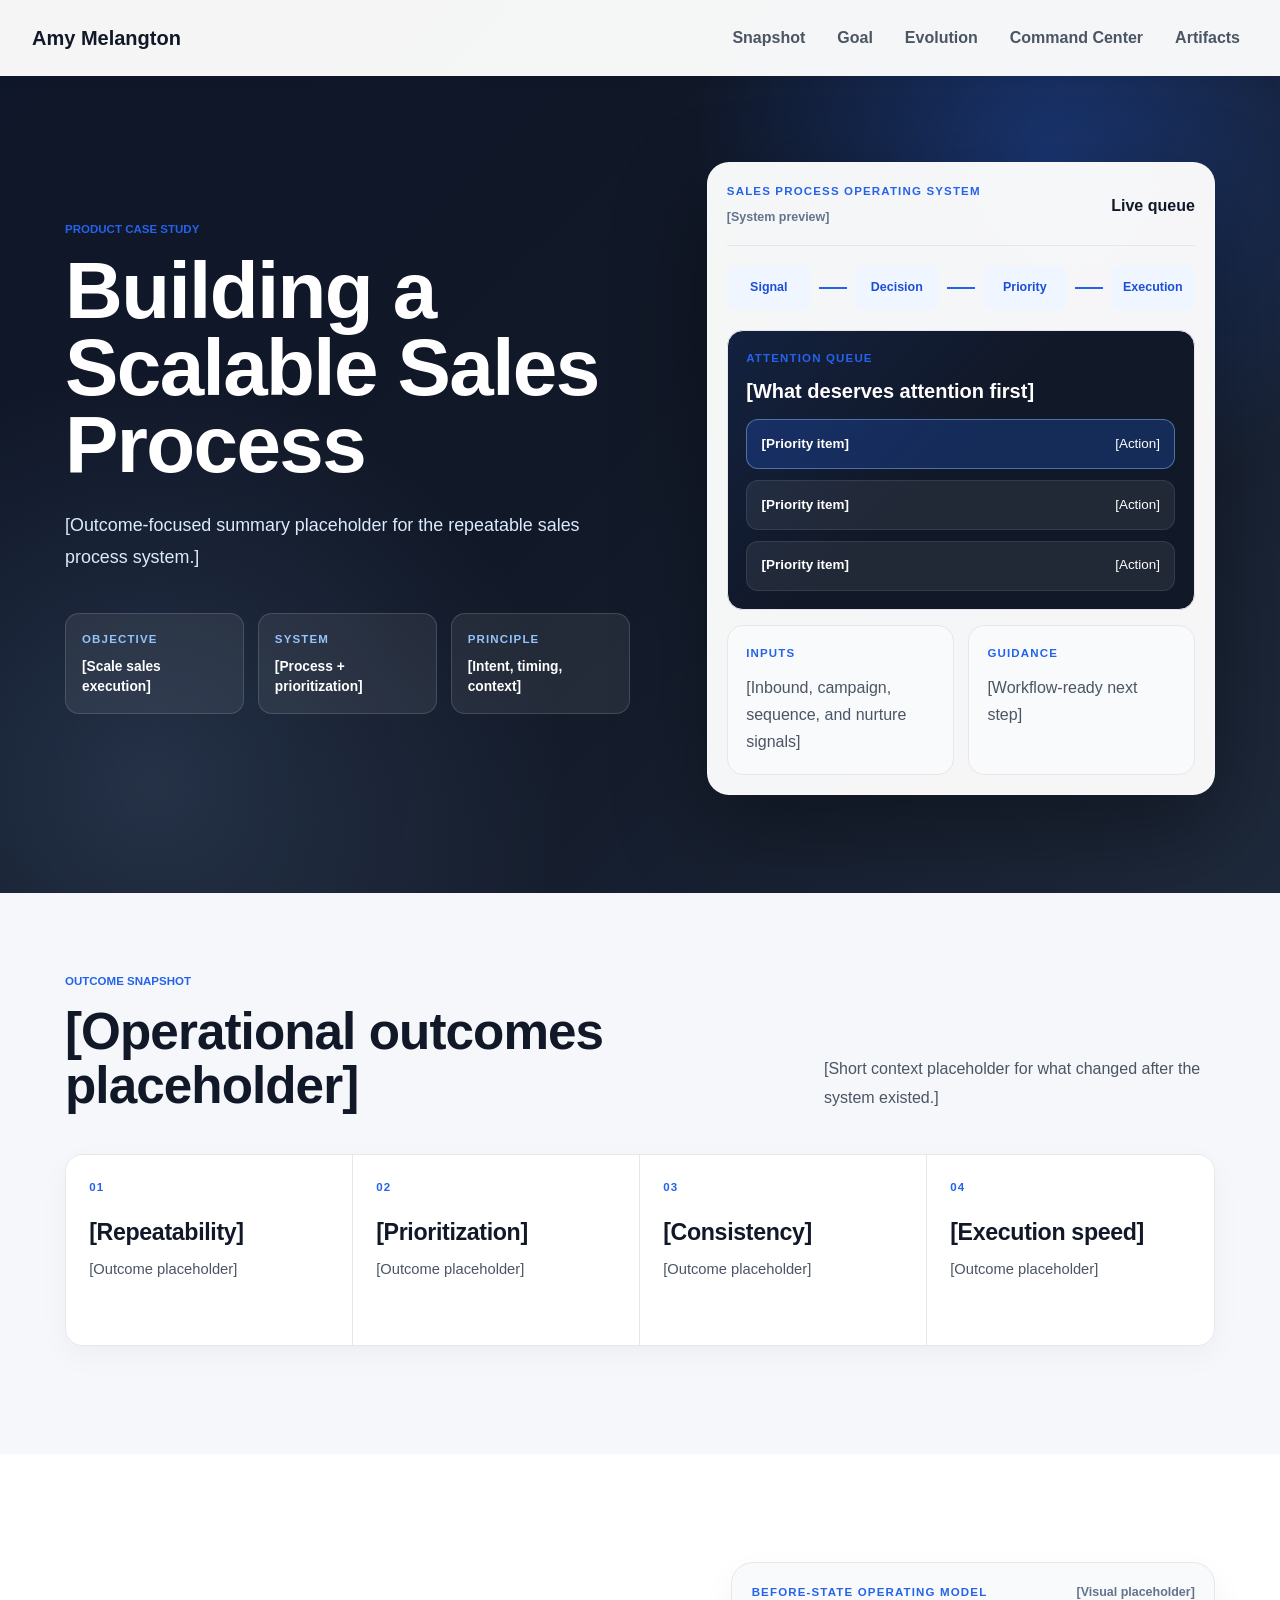
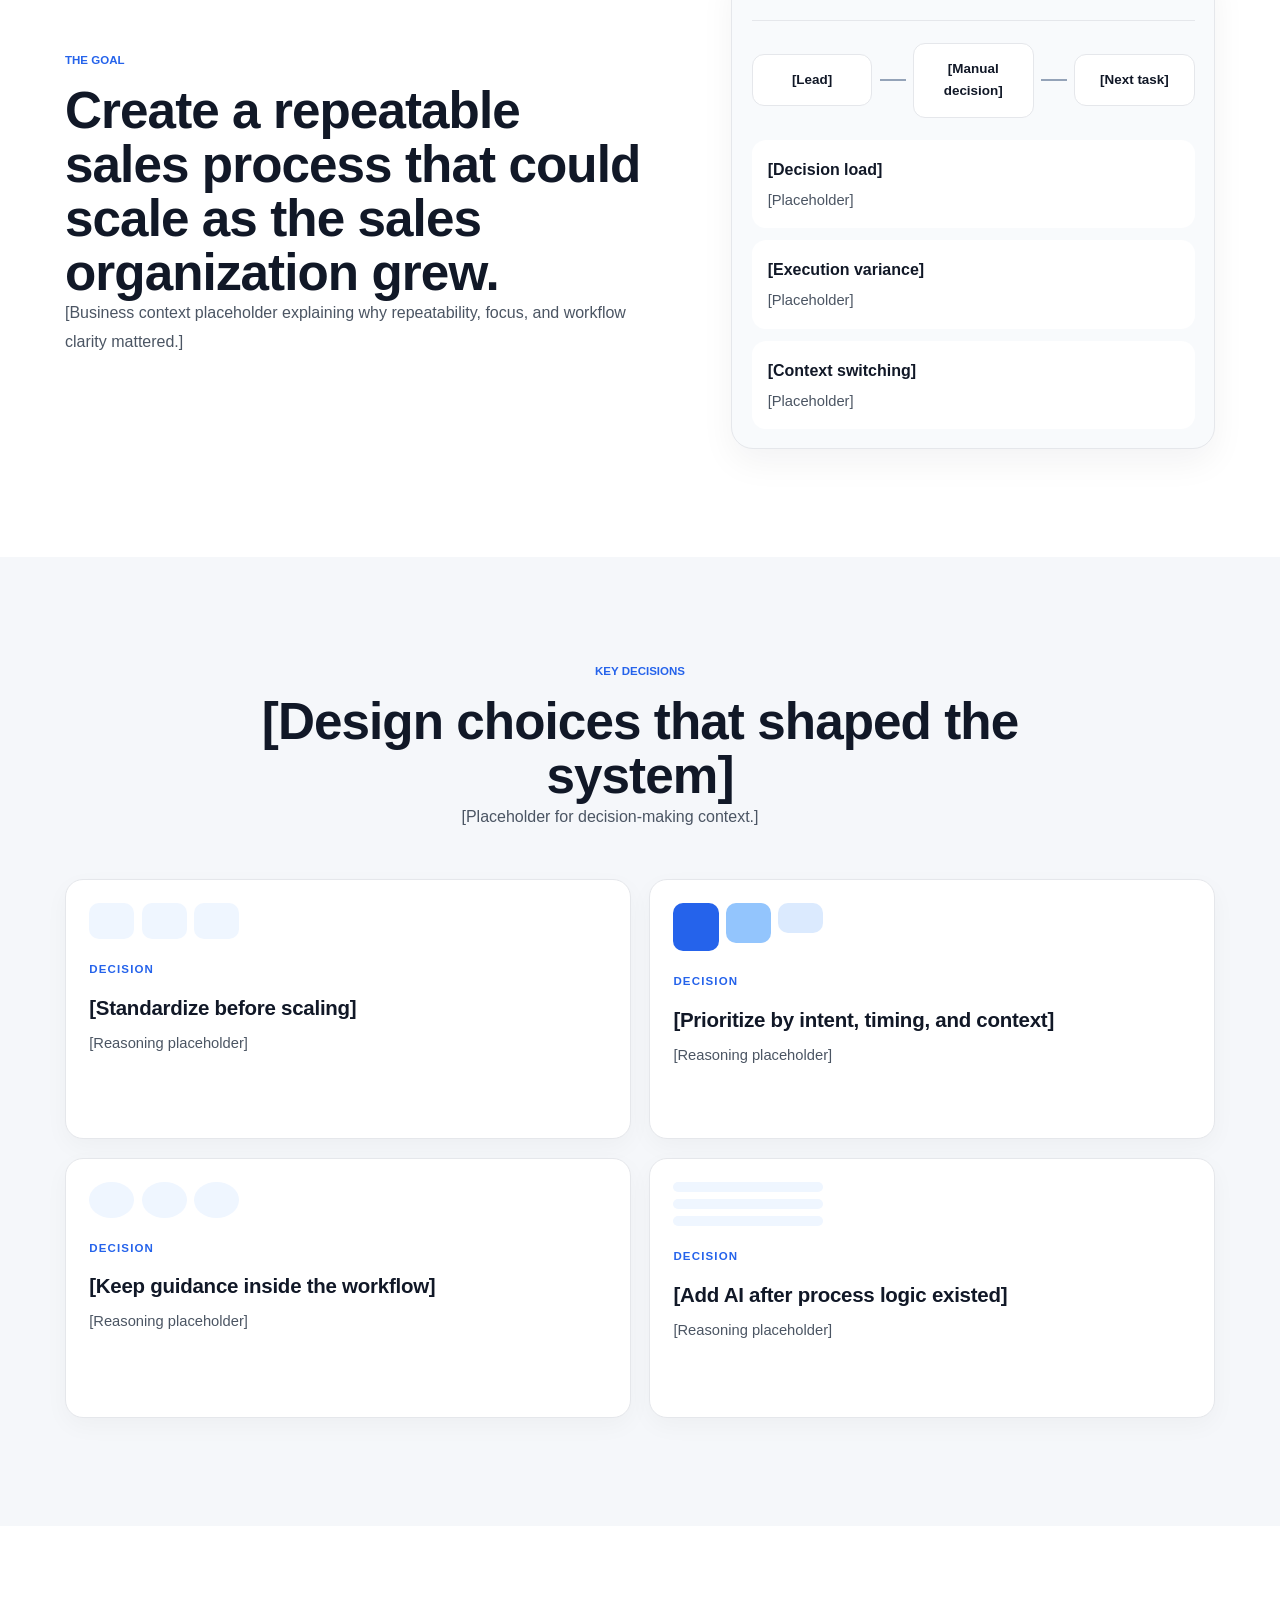
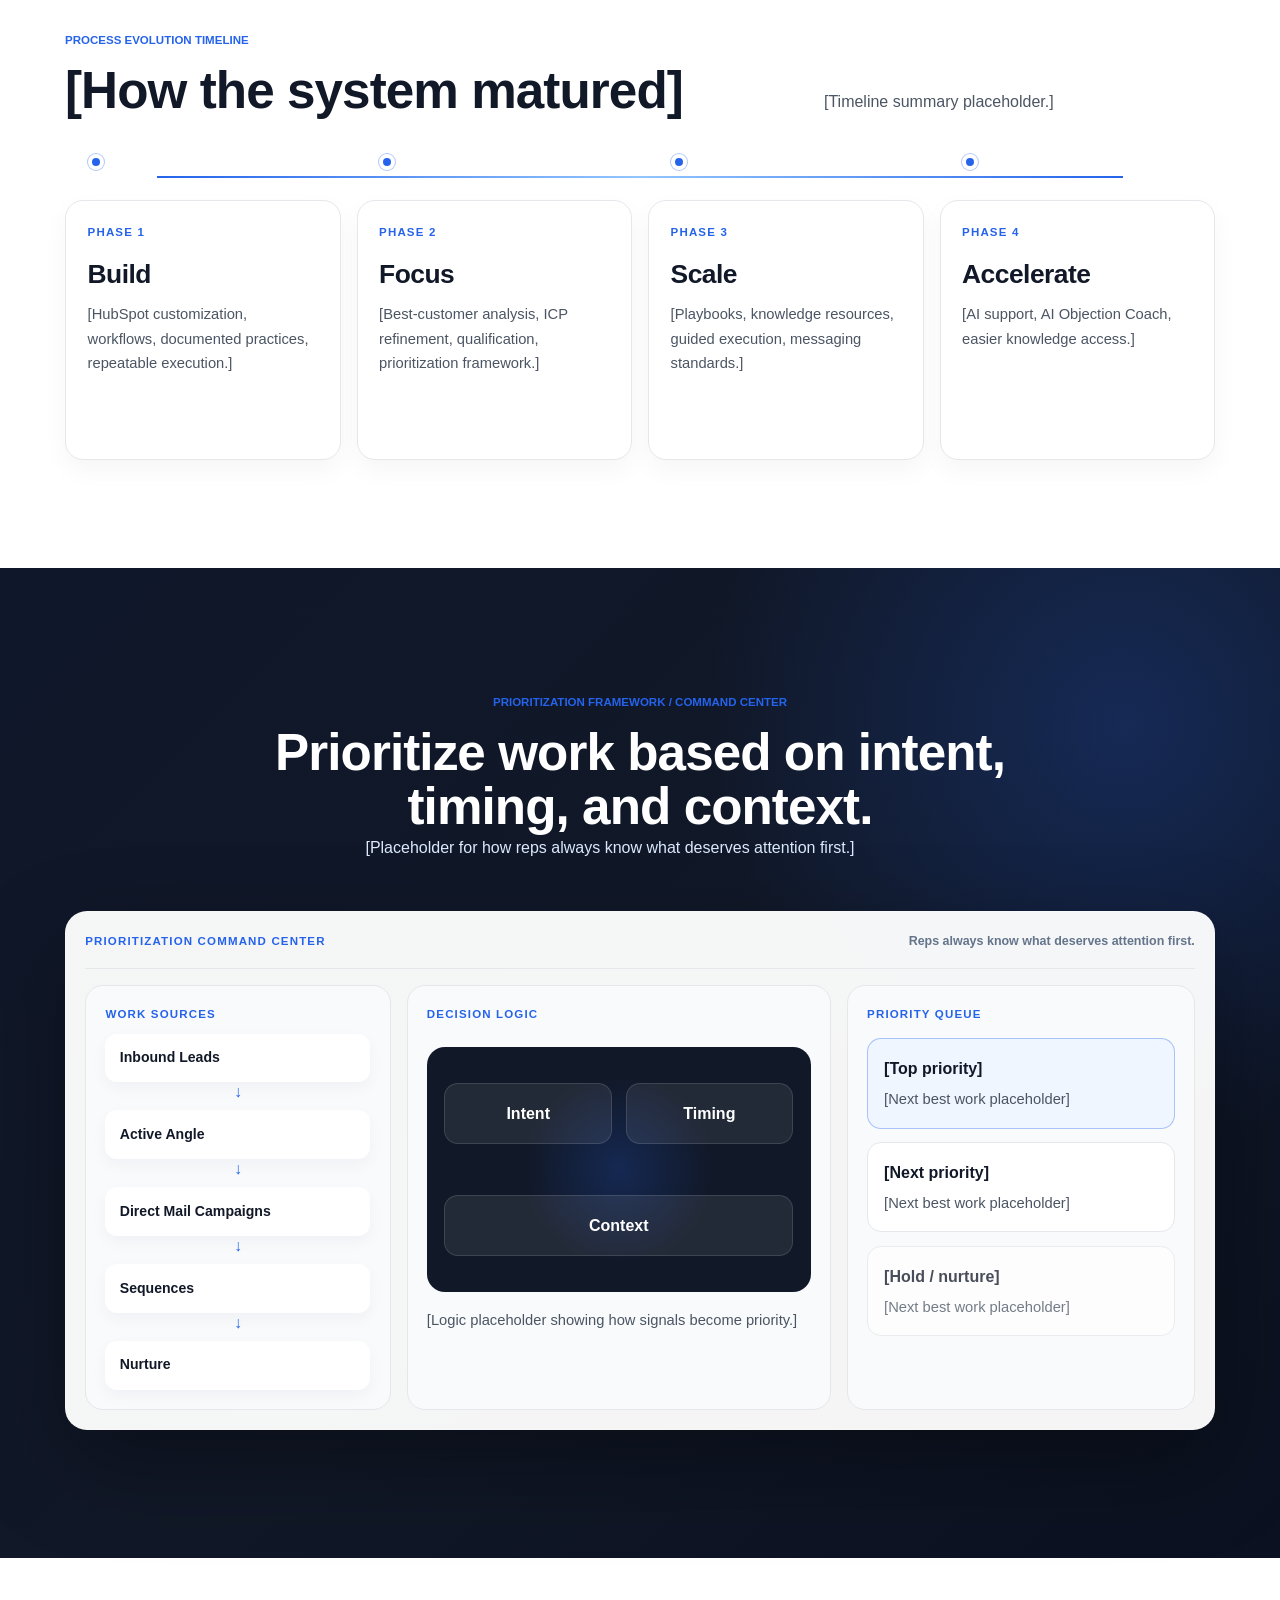
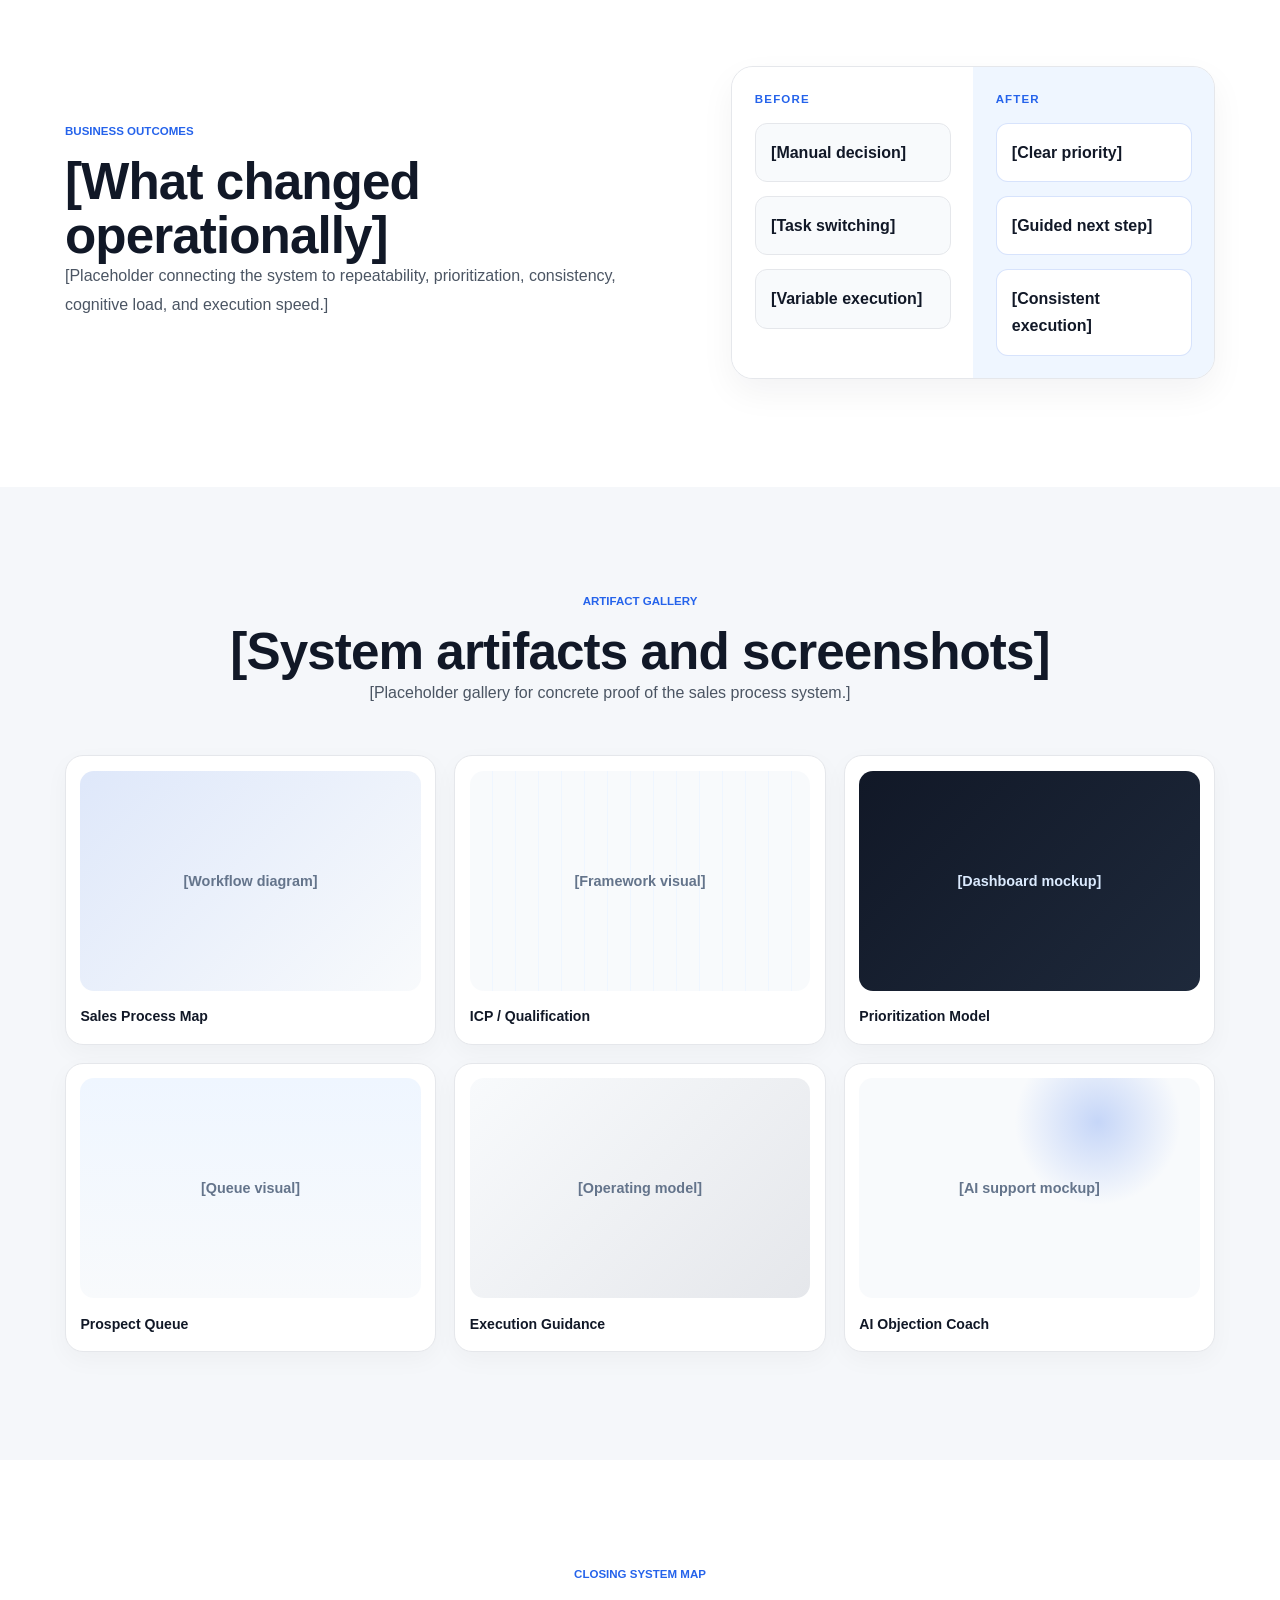
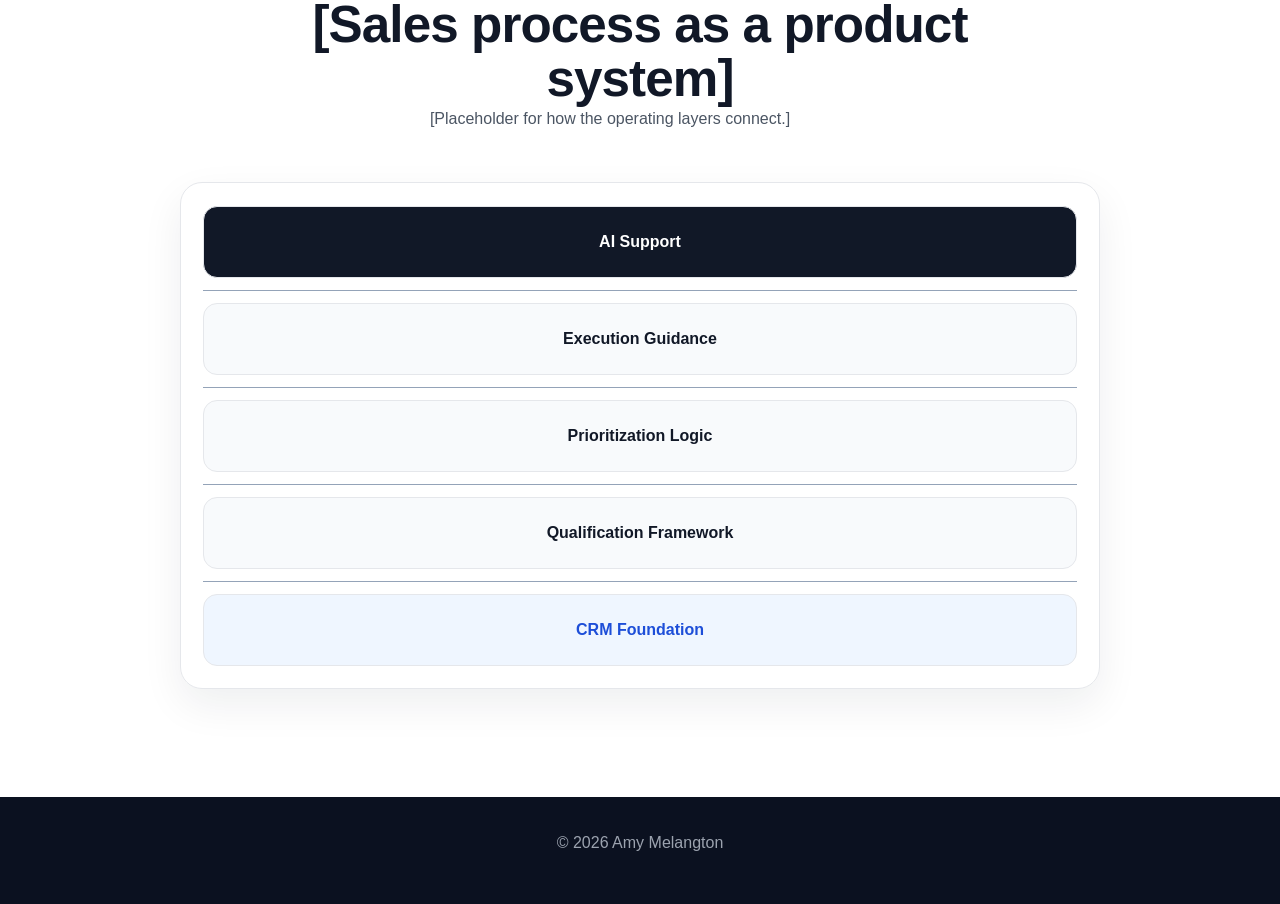
==== commit f74b9f7d: "Make sales process case study visually distinct" ====
--- a/creating-repeatable-sales-process.html
+++ b/creating-repeatable-sales-process.html
@@ -8,13 +8,13 @@
   <link rel="stylesheet" href="https://cdn.jsdelivr.net/npm/bootstrap@4.5.3/dist/css/bootstrap.min.css" />
   <link rel="stylesheet" href="./index.css" />
   <link rel="stylesheet" href="./case-study.css" />
-  <link href="https://fonts.googleapis.com/css2?family=Montserrat:wght@400;500;600;700;800&display=swap" rel="stylesheet" />
+  <link href="https://fonts.googleapis.com/css2?family=Inter:wght@400;500;600;700;800&display=swap" rel="stylesheet" />
 </head>
 
 <body class="case-study-page">
   <div id="page-wrapper">
-    <header class="site-header">
-      <nav class="navbar navbar-expand-md navbar-light">
+    <header class="site-header case-site-header">
+      <nav class="navbar navbar-expand-md navbar-light case-navbar">
         <a class="navbar-brand" href="./index.html#home">Amy Melangton</a>
 
         <button class="navbar-toggler" type="button" data-toggle="collapse" data-target="#navbarMenu" aria-controls="navbarMenu" aria-expanded="false" aria-label="Toggle navigation">
@@ -333,7 +333,7 @@
       </section>
     </main>
 
-    <footer class="footer">
+    <footer class="footer case-footer">
       <div class="container text-center">
         <p>&copy; 2026 Amy Melangton</p>
       </div>
--- a/case-study.css
+++ b/case-study.css
@@ -1,5 +1,6 @@
 .case-study-page {
   background: #f5f7fa;
+  color: #1f2937;
 }
 
 .case-study-page h1,
@@ -9,31 +10,47 @@
   letter-spacing: 0;
 }
 
+.case-study-page .container {
+  max-width: 1180px;
+}
+
+.case-kicker {
+  color: #2563eb;
+  font-size: 0.72rem;
+  font-weight: 800;
+  letter-spacing: 0.12em;
+  line-height: 1.2;
+  margin-bottom: 1rem;
+  text-transform: uppercase;
+}
+
 .case-hero-section {
-  min-height: 88vh;
+  min-height: 92vh;
   display: flex;
   align-items: center;
-  padding: 9rem 0 6rem;
+  padding: 9.5rem 0 6.75rem;
   background:
-    radial-gradient(circle at 85% 18%, rgba(37,99,235,0.36), transparent 30%),
-    radial-gradient(circle at 15% 90%, rgba(147,197,253,0.16), transparent 28%),
+    radial-gradient(circle at 82% 18%, rgba(37,99,235,0.36), transparent 28%),
+    radial-gradient(circle at 12% 88%, rgba(147,197,253,0.15), transparent 30%),
     linear-gradient(135deg,#0f172a 0%,#111827 48%,#1e293b 100%);
   color: white;
+  overflow: hidden;
 }
 
 .case-hero-grid {
   display: grid;
-  grid-template-columns: minmax(0, 1fr) minmax(360px, 0.88fr);
-  gap: 4rem;
+  grid-template-columns: minmax(0, 1fr) minmax(390px, 0.9fr);
+  gap: clamp(3rem, 6vw, 5.5rem);
   align-items: center;
 }
 
 .case-hero-copy h1 {
-  max-width: 780px;
-  margin-bottom: 1.5rem;
-  font-size: clamp(3rem, 6vw, 5.6rem);
-  font-weight: 800;
-  line-height: 0.98;
+  max-width: 820px;
+  margin-bottom: 1.6rem;
+  font-size: clamp(4rem, 6.4vw, 5rem);
+  font-weight: 800;
+  letter-spacing: -0.02em;
+  line-height: 0.96;
 }
 
 .case-hero-summary {
@@ -46,43 +63,41 @@
 .case-meta-grid {
   display: grid;
   grid-template-columns: repeat(3, minmax(0, 1fr));
-  gap: 0.9rem;
+  gap: 0.85rem;
   margin-top: 2.5rem;
-}
-
-.case-meta-grid div,
-.preview-panel,
-.outcome-card,
-.decision-card,
-.timeline-card,
-.artifact-card {
-  border: 1px solid rgba(148,163,184,0.18);
 }
 
 .case-meta-grid div {
   padding: 1rem;
-  border-radius: 16px;
-  background: rgba(255,255,255,0.08);
+  border: 1px solid rgba(255,255,255,0.14);
+  border-radius: 14px;
+  background: rgba(255,255,255,0.07);
 }
 
 .case-meta-grid span,
-.preview-header span,
-.preview-panel span,
-.friction-card span,
-.decision-card span,
-.timeline-card span,
-.work-source-list span,
-.logic-panel span,
-.next-action-panel span,
-.before-after-card span,
+.mockup-topbar span,
+.os-panel span,
+.model-header span,
+.metric-card span,
+.decision-card > span,
+.roadmap-phase span,
+.command-topbar span,
+.source-stack span,
+.decision-engine span,
+.priority-board span,
+.comparison-column span,
 .artifact-card span {
   display: block;
-  margin-bottom: 0.45rem;
   color: #2563eb;
   font-size: 0.72rem;
   font-weight: 800;
-  letter-spacing: 0.11em;
+  letter-spacing: 0.1em;
   text-transform: uppercase;
+}
+
+.case-meta-grid span {
+  color: #93c5fd;
+  margin-bottom: 0.45rem;
 }
 
 .case-meta-grid strong {
@@ -92,16 +107,25 @@
   line-height: 1.45;
 }
 
-.system-preview-card {
-  padding: 1.35rem;
+.system-os-mockup,
+.command-dashboard,
+.architecture-map {
+  position: relative;
   border: 1px solid rgba(255,255,255,0.16);
-  border-radius: 28px;
+  border-radius: 22px;
   background: rgba(255,255,255,0.96);
-  box-shadow: 0 28px 80px rgba(0,0,0,0.34);
-  color: #111827;
-}
-
-.preview-header {
+  box-shadow: 0 34px 90px rgba(0,0,0,0.34);
+  color: #111827;
+}
+
+.system-os-mockup {
+  padding: 1.2rem;
+  transform: translateY(10px);
+}
+
+.mockup-topbar,
+.command-topbar,
+.model-header {
   display: flex;
   justify-content: space-between;
   gap: 1rem;
@@ -110,75 +134,125 @@
   border-bottom: 1px solid #e5e7eb;
 }
 
-.preview-header b {
+.mockup-topbar strong,
+.command-topbar b,
+.model-header b {
   color: #64748b;
   font-size: 0.78rem;
 }
 
-.preview-flow,
-.system-map-card {
-  display: flex;
-  align-items: center;
-  gap: 0.75rem;
-}
-
-.preview-flow {
-  margin: 1.2rem 0;
-}
-
-.preview-flow div,
-.system-map-card div {
-  flex: 1;
-  padding: 0.78rem 0.85rem;
-  border-radius: 12px;
+.os-flow-strip {
+  display: grid;
+  grid-template-columns: 1fr 28px 1fr 28px 1fr 28px 1fr;
+  gap: 0.5rem;
+  align-items: center;
+  margin: 1.25rem 0;
+}
+
+.os-flow-strip div {
+  padding: 0.7rem;
+  border-radius: 10px;
   background: #eff6ff;
   color: #1d4ed8;
-  font-size: 0.82rem;
+  font-size: 0.78rem;
   font-weight: 800;
   text-align: center;
 }
 
-.preview-flow span,
-.system-map-card span {
-  width: 22px;
+.os-flow-strip span {
   height: 2px;
   background: #2563eb;
 }
 
-.preview-panel-grid {
+.os-dashboard-grid {
   display: grid;
   grid-template-columns: 1fr 1fr;
   gap: 0.9rem;
 }
 
-.preview-panel {
-  min-height: 150px;
+.os-panel {
+  min-height: 138px;
   padding: 1.15rem;
-  border-radius: 18px;
+  border: 1px solid #e5e7eb;
+  border-radius: 16px;
   background: #f8fafc;
 }
 
-.preview-panel.large {
+.os-panel-primary {
   grid-column: 1 / -1;
-  min-height: 190px;
-  background: #111827;
+  min-height: 220px;
+  background:
+    linear-gradient(135deg, rgba(37,99,235,0.12), transparent 48%),
+    #111827;
   color: white;
 }
 
-.preview-panel.large p {
+.os-panel h3 {
+  margin: 0.65rem 0 1rem;
+  color: inherit;
+  font-size: 1.25rem;
+  font-weight: 800;
+}
+
+.os-panel p {
+  margin: 0.65rem 0 0;
+  color: #4b5563;
+}
+
+.os-panel-primary p,
+.os-panel-primary .os-panel span {
   color: #dbeafe;
 }
 
-.case-section {
-  padding: 96px 0;
-}
-
-.section-heading-row {
+.mini-queue-row {
   display: flex;
   justify-content: space-between;
-  gap: 2rem;
+  gap: 0.75rem;
+  align-items: center;
+  margin-top: 0.65rem;
+  padding: 0.8rem 0.9rem;
+  border: 1px solid rgba(255,255,255,0.09);
+  border-radius: 12px;
+  background: rgba(255,255,255,0.07);
+}
+
+.mini-queue-row.active {
+  border-color: rgba(147,197,253,0.45);
+  background: rgba(37,99,235,0.25);
+}
+
+.mini-queue-row b,
+.mini-queue-row em {
+  color: white;
+  font-size: 0.84rem;
+  font-style: normal;
+}
+
+.case-section {
+  padding: 108px 0;
+}
+
+.snapshot-section {
+  padding-top: 82px;
+}
+
+.goal-section,
+.timeline-section,
+.outcomes-section {
+  background: white;
+}
+
+.decisions-section,
+.artifacts-section {
+  background: #f5f7fa;
+}
+
+.section-heading-row {
+  display: grid;
+  grid-template-columns: minmax(0, 1fr) minmax(320px, 0.55fr);
+  gap: 3rem;
   align-items: end;
-  margin-bottom: 2.5rem;
+  margin-bottom: 2.6rem;
 }
 
 .section-heading-row h2,
@@ -187,140 +261,228 @@
 .outcomes-layout h2 {
   margin: 0;
   color: #111827;
-  font-size: clamp(2rem, 4vw, 3.25rem);
-  font-weight: 800;
-  line-height: 1.08;
+  font-size: clamp(2.2rem, 4vw, 3.4rem);
+  font-weight: 800;
+  letter-spacing: -0.018em;
+  line-height: 1.05;
 }
 
 .section-heading-centered {
   max-width: 820px;
-  margin: 0 auto 2.75rem;
+  margin: 0 auto 3rem;
   text-align: center;
 }
 
+.section-intro,
 .section-copy {
-  max-width: 620px;
+  margin: 0;
   color: #4b5563;
-}
-
-.outcome-grid,
-.decision-grid,
-.timeline-grid,
-.artifact-grid {
-  display: grid;
-  gap: 1rem;
-}
-
-.outcome-grid {
+  font-size: 1rem;
+  line-height: 1.8;
+}
+
+.metric-panel-grid {
+  display: grid;
   grid-template-columns: repeat(4, minmax(0, 1fr));
-}
-
-.outcome-card,
-.decision-card,
-.timeline-card,
-.artifact-card {
-  border-radius: 22px;
-  background: white;
-  box-shadow: 0 10px 28px rgba(15,23,42,0.06);
-}
-
-.outcome-card {
-  padding: 1.35rem;
-}
-
-.outcome-card span {
-  color: #93c5fd;
-  font-size: 0.78rem;
-  font-weight: 800;
-}
-
-.outcome-card h3,
-.decision-card h3,
-.timeline-card h3 {
-  margin: 0.6rem 0 0.65rem;
-  color: #111827;
-  font-size: 1.02rem;
-  font-weight: 800;
-}
-
-.outcome-card p,
+  overflow: hidden;
+  border: 1px solid #e5e7eb;
+  border-radius: 18px;
+  background: white;
+  box-shadow: 0 10px 30px rgba(15,23,42,0.04);
+}
+
+.metric-card {
+  min-height: 190px;
+  padding: 1.45rem;
+  border-right: 1px solid #e5e7eb;
+  background: white;
+}
+
+.metric-card:last-child {
+  border-right: 0;
+}
+
+.metric-card h3 {
+  margin: 1.3rem 0 0.65rem;
+  color: #111827;
+  font-size: 1.45rem;
+  font-weight: 800;
+  letter-spacing: -0.015em;
+}
+
+.metric-card p,
 .decision-card p,
-.timeline-card p,
-.friction-row p,
-.before-after-card p,
-.logic-grid p,
-.queue-item p {
+.roadmap-phase p,
+.friction-grid p,
+.comparison-column p,
+.priority-item p,
+.decision-engine p {
   margin: 0;
   color: #4b5563;
   font-size: 0.92rem;
+  line-height: 1.65;
 }
 
 .goal-grid,
 .outcomes-layout {
   display: grid;
-  grid-template-columns: minmax(0, 1fr) minmax(320px, 0.78fr);
-  gap: 3rem;
-  align-items: center;
-}
-
-.friction-card,
-.before-after-card,
-.command-center-card,
-.system-map-card {
-  border-radius: 26px;
-  background: white;
-  box-shadow: 0 12px 34px rgba(15,23,42,0.07);
-}
-
-.friction-card {
-  padding: 2rem;
-}
-
-.friction-row {
-  padding: 1rem 0;
-  border-top: 1px solid #e5e7eb;
-}
-
-.friction-row strong {
+  grid-template-columns: minmax(0, 1fr) minmax(360px, 0.82fr);
+  gap: clamp(3rem, 6vw, 5rem);
+  align-items: center;
+}
+
+.operating-model-card,
+.comparison-visual {
+  border: 1px solid #e5e7eb;
+  border-radius: 22px;
+  background: #f8fafc;
+  box-shadow: 0 14px 34px rgba(15,23,42,0.05);
+}
+
+.operating-model-card {
+  padding: 1.2rem;
+}
+
+.model-path {
+  display: grid;
+  grid-template-columns: 1fr 26px 1fr 26px 1fr;
+  gap: 0.45rem;
+  align-items: center;
+  margin: 1.4rem 0;
+}
+
+.model-path div {
+  padding: 0.85rem;
+  border: 1px solid #e5e7eb;
+  border-radius: 12px;
+  background: white;
+  color: #111827;
+  font-size: 0.84rem;
+  font-weight: 800;
+  text-align: center;
+}
+
+.model-path span {
+  height: 2px;
+  background: #94a3b8;
+}
+
+.friction-grid {
+  display: grid;
+  grid-template-columns: 1fr;
+  gap: 0.75rem;
+}
+
+.friction-grid div {
+  padding: 1rem;
+  border-radius: 14px;
+  background: white;
+}
+
+.friction-grid strong {
   display: block;
-  color: #111827;
-  margin-bottom: 0.25rem;
+  margin-bottom: 0.3rem;
+  color: #111827;
 }
 
 .decision-grid {
+  display: grid;
+  grid-template-columns: repeat(2, minmax(0, 1fr));
+  gap: 1.15rem;
+}
+
+.decision-card {
+  min-height: 260px;
+  padding: 1.45rem;
+  border: 1px solid #e5e7eb;
+  border-radius: 18px;
+  background: white;
+  box-shadow: 0 8px 24px rgba(15,23,42,0.035);
+}
+
+.decision-card h3 {
+  margin: 1rem 0 0.65rem;
+  color: #111827;
+  font-size: 1.28rem;
+  font-weight: 800;
+  letter-spacing: -0.012em;
+}
+
+.decision-mini-diagram {
+  display: grid;
+  grid-template-columns: repeat(3, 1fr);
+  gap: 0.45rem;
+  max-width: 150px;
+  margin-bottom: 1.3rem;
+}
+
+.decision-mini-diagram span {
+  height: 36px;
+  border-radius: 10px;
+  background: #eff6ff;
+}
+
+.decision-mini-diagram-ranked span:nth-child(1) { height: 48px; background: #2563eb; }
+.decision-mini-diagram-ranked span:nth-child(2) { height: 40px; background: #93c5fd; }
+.decision-mini-diagram-ranked span:nth-child(3) { height: 30px; background: #dbeafe; }
+.decision-mini-diagram-loop span { border-radius: 50%; }
+.decision-mini-diagram-layered { grid-template-columns: 1fr; }
+.decision-mini-diagram-layered span { height: 10px; }
+
+.roadmap {
+  position: relative;
+  display: grid;
   grid-template-columns: repeat(4, minmax(0, 1fr));
-}
-
-.decision-card {
-  padding: 1.5rem;
-}
-
-.timeline-heading {
-  align-items: center;
-}
-
-.timeline-grid {
-  grid-template-columns: repeat(4, minmax(0, 1fr));
+  gap: 1rem;
+  padding-top: 2.6rem;
+}
+
+.roadmap:before {
+  content: "";
+  position: absolute;
+  top: 1.1rem;
+  left: 8%;
+  right: 8%;
+  height: 2px;
+  background: linear-gradient(90deg,#2563eb,#93c5fd,#2563eb);
+}
+
+.roadmap-phase {
   position: relative;
-}
-
-.timeline-card {
-  padding: 1.5rem;
-  position: relative;
-}
-
-.timeline-card:before {
+  min-height: 260px;
+  padding: 1.35rem;
+  border: 1px solid #e5e7eb;
+  border-radius: 18px;
+  background: #fff;
+  box-shadow: 0 10px 26px rgba(15,23,42,0.04);
+}
+
+.roadmap-phase:before {
   content: "";
-  display: block;
-  width: 34px;
-  height: 4px;
-  margin-bottom: 1rem;
-  border-radius: 999px;
+  position: absolute;
+  top: -2.95rem;
+  left: 1.35rem;
+  width: 16px;
+  height: 16px;
+  border: 4px solid white;
+  border-radius: 50%;
   background: #2563eb;
+  box-shadow: 0 0 0 1px rgba(37,99,235,0.35);
+}
+
+.roadmap-phase h3 {
+  margin: 1rem 0 0.75rem;
+  color: #111827;
+  font-size: 1.65rem;
+  font-weight: 800;
+  letter-spacing: -0.02em;
 }
 
 .command-section {
-  background: #0f172a;
+  padding: 128px 0;
+  background:
+    radial-gradient(circle at 88% 16%, rgba(37,99,235,0.24), transparent 30%),
+    linear-gradient(135deg,#0f172a 0%,#111827 52%,#0b1120 100%);
   color: white;
 }
 
@@ -333,113 +495,167 @@
   color: #dbeafe;
 }
 
-.command-center-card {
-  display: grid;
-  grid-template-columns: 0.72fr 1fr 0.82fr;
+.command-dashboard {
+  padding: 1.2rem;
+  background: rgba(255,255,255,0.96);
+}
+
+.command-grid {
+  display: grid;
+  grid-template-columns: minmax(210px, 0.72fr) minmax(260px, 1fr) minmax(250px, 0.82fr);
   gap: 1rem;
+  margin-top: 1rem;
+}
+
+.source-stack,
+.decision-engine,
+.priority-board {
+  min-height: 420px;
+  padding: 1.2rem;
+  border: 1px solid #e5e7eb;
+  border-radius: 18px;
+  background: #f8fafc;
+}
+
+.source-stack div {
+  padding: 0.78rem 0.9rem;
+  margin-top: 0.55rem;
+  border-radius: 12px;
+  background: white;
+  color: #111827;
+  font-size: 0.88rem;
+  font-weight: 800;
+  box-shadow: 0 6px 16px rgba(15,23,42,0.04);
+}
+
+.source-stack i {
+  display: block;
+  color: #2563eb;
+  font-style: normal;
+  font-weight: 800;
+  line-height: 1.2;
+  text-align: center;
+}
+
+.engine-ring {
+  position: relative;
+  display: grid;
+  grid-template-columns: 1fr 1fr;
+  gap: 0.85rem;
+  align-items: center;
+  min-height: 245px;
+  margin: 1.4rem 0 1rem;
+  padding: 1.1rem;
+  border-radius: 18px;
+  background:
+    radial-gradient(circle at center, rgba(37,99,235,0.22), transparent 42%),
+    #111827;
+}
+
+.engine-ring div {
   padding: 1rem;
-  background: rgba(255,255,255,0.96);
-  color: #111827;
-}
-
-.work-source-list,
-.logic-panel,
-.next-action-panel {
-  padding: 1.35rem;
-  border-radius: 20px;
+  border: 1px solid rgba(255,255,255,0.12);
+  border-radius: 14px;
+  background: rgba(255,255,255,0.08);
+  color: white;
+  font-weight: 800;
+  text-align: center;
+}
+
+.engine-ring div:last-child {
+  grid-column: 1 / -1;
+}
+
+.priority-item {
+  padding: 1rem;
+  margin-top: 0.85rem;
+  border: 1px solid #e5e7eb;
+  border-radius: 14px;
+  background: white;
+}
+
+.priority-item-top {
+  border-color: rgba(37,99,235,0.35);
+  background: #eff6ff;
+}
+
+.priority-item.muted {
+  opacity: 0.76;
+}
+
+.priority-item strong {
+  display: block;
+  margin-bottom: 0.3rem;
+  color: #111827;
+}
+
+.comparison-visual {
+  display: grid;
+  grid-template-columns: 1fr 1fr;
+  overflow: hidden;
+}
+
+.comparison-column {
+  padding: 1.4rem;
+  background: white;
+}
+
+.comparison-column.after {
+  background: #eff6ff;
+}
+
+.comparison-node {
+  padding: 0.95rem;
+  margin-top: 0.85rem;
+  border: 1px solid #e5e7eb;
+  border-radius: 12px;
   background: #f8fafc;
-}
-
-.work-source-list div {
-  padding: 0.82rem 0.9rem;
-  margin-top: 0.7rem;
-  border-radius: 12px;
-  background: white;
-  color: #111827;
-  font-size: 0.9rem;
-  font-weight: 800;
-  box-shadow: 0 6px 18px rgba(15,23,42,0.05);
-}
-
-.logic-grid {
-  display: grid;
-  grid-template-columns: 1fr;
-  gap: 0.8rem;
-}
-
-.logic-grid article,
-.queue-item {
-  padding: 1rem;
-  border-radius: 14px;
-  background: white;
-}
-
-.logic-grid strong,
-.queue-item b {
-  display: block;
-  margin-bottom: 0.25rem;
-  color: #111827;
-}
-
-.next-action-panel h3 {
-  margin-bottom: 1rem;
-  color: #111827;
-  font-size: 1.4rem;
-  font-weight: 800;
-}
-
-.queue-item {
-  margin-top: 0.75rem;
-  border: 1px solid #e5e7eb;
-}
-
-.queue-item.high {
-  border-color: rgba(37,99,235,0.32);
-  background: #eff6ff;
-}
-
-.before-after-card {
-  display: grid;
-  grid-template-columns: 1fr 1fr;
-  gap: 1px;
-  overflow: hidden;
-}
-
-.before-after-card div {
-  padding: 2rem;
-  background: white;
-}
-
-.before-after-card div + div {
-  background: #eff6ff;
+  color: #111827;
+  font-weight: 800;
+}
+
+.comparison-column.after .comparison-node {
+  border-color: rgba(37,99,235,0.18);
+  background: white;
 }
 
 .artifact-grid {
+  display: grid;
   grid-template-columns: repeat(3, minmax(0, 1fr));
+  gap: 1.15rem;
 }
 
 .artifact-card {
-  padding: 1rem;
+  padding: 0.9rem;
+  border: 1px solid #e5e7eb;
+  border-radius: 18px;
+  background: white;
+  box-shadow: 0 8px 24px rgba(15,23,42,0.035);
 }
 
 .artifact-shot {
   display: flex;
-  min-height: 190px;
+  min-height: 220px;
   align-items: center;
   justify-content: center;
-  margin-bottom: 1rem;
-  border-radius: 16px;
-  background:
-    linear-gradient(135deg, rgba(37,99,235,0.12), rgba(147,197,253,0.18)),
-    #f8fafc;
+  margin-bottom: 0.9rem;
+  border-radius: 14px;
   color: #64748b;
-  font-weight: 800;
-}
+  font-size: 0.9rem;
+  font-weight: 800;
+  text-align: center;
+}
+
+.diagram-shot { background: linear-gradient(135deg, rgba(37,99,235,0.12), transparent), #f8fafc; }
+.framework-shot { background: repeating-linear-gradient(90deg, #f8fafc 0 22px, #eff6ff 22px 23px); }
+.dashboard-shot { background: linear-gradient(135deg, #111827, #1e293b); color: #dbeafe; }
+.queue-shot { background: linear-gradient(180deg, #eff6ff, #f8fafc); }
+.architecture-shot { background: linear-gradient(135deg, #f8fafc, #e5e7eb); }
+.ai-shot { background: radial-gradient(circle at 70% 20%, rgba(37,99,235,0.24), transparent 28%), #f8fafc; }
 
 .artifact-card span {
-  margin: 0;
-  color: #111827;
-  font-size: 0.84rem;
+  color: #111827;
+  font-size: 0.88rem;
   letter-spacing: 0;
   text-transform: none;
 }
@@ -448,59 +664,142 @@
   background: white;
 }
 
-.system-map-card {
-  padding: 1.25rem;
+.architecture-map {
+  max-width: 920px;
+  margin: 0 auto;
+  padding: 1.4rem;
+  border-color: #e5e7eb;
+  box-shadow: 0 16px 42px rgba(15,23,42,0.07);
+}
+
+.architecture-layer {
+  display: flex;
+  min-height: 72px;
+  align-items: center;
+  justify-content: center;
+  border: 1px solid #e5e7eb;
+  border-radius: 14px;
+  background: #f8fafc;
+  color: #111827;
+  font-size: 1rem;
+  font-weight: 800;
+}
+
+.architecture-layer.ai {
+  background: #111827;
+  color: white;
+}
+
+.architecture-layer.foundation {
+  background: #eff6ff;
+  color: #1d4ed8;
+}
+
+.architecture-rule {
+  height: 1px;
+  margin: 0.75rem 0;
+  background: #94a3b8;
 }
 
 @media (max-width: 1100px) {
   .case-hero-grid,
   .goal-grid,
   .outcomes-layout,
-  .command-center-card {
+  .command-grid {
     grid-template-columns: 1fr;
   }
 
-  .outcome-grid,
-  .decision-grid,
-  .timeline-grid,
+  .metric-panel-grid,
+  .roadmap,
   .artifact-grid {
     grid-template-columns: repeat(2, minmax(0, 1fr));
   }
+
+  .roadmap:before {
+    display: none;
+  }
+
+  .roadmap-phase:before {
+    top: 1rem;
+    right: 1rem;
+    left: auto;
+  }
+
+  .source-stack,
+  .decision-engine,
+  .priority-board {
+    min-height: auto;
+  }
 }
 
 @media (max-width: 768px) {
   .case-hero-section {
-    padding: 7rem 0 4rem;
-  }
-
-  .case-section {
-    padding: 72px 0;
+    min-height: auto;
+    padding: 7.5rem 0 4.75rem;
+  }
+
+  .case-hero-copy h1 {
+    font-size: clamp(2.6rem, 12vw, 4rem);
+  }
+
+  .case-section,
+  .command-section {
+    padding: 76px 0;
   }
 
   .case-meta-grid,
-  .outcome-grid,
+  .metric-panel-grid,
   .decision-grid,
-  .timeline-grid,
+  .roadmap,
   .artifact-grid,
-  .before-after-card,
-  .preview-panel-grid {
+  .comparison-visual,
+  .os-dashboard-grid {
     grid-template-columns: 1fr;
   }
 
   .section-heading-row {
-    display: block;
-  }
-
-  .system-map-card,
-  .preview-flow {
-    align-items: stretch;
-    flex-direction: column;
-  }
-
-  .system-map-card span,
-  .preview-flow span {
+    grid-template-columns: 1fr;
+    gap: 1rem;
+  }
+
+  .section-heading-row h2,
+  .section-heading-centered h2,
+  .goal-grid h2,
+  .outcomes-layout h2 {
+    font-size: clamp(2rem, 10vw, 2.7rem);
+  }
+
+  .os-flow-strip,
+  .model-path {
+    grid-template-columns: 1fr;
+  }
+
+  .os-flow-strip span,
+  .model-path span {
     width: 2px;
     height: 18px;
     margin: 0 auto;
   }
-}
+
+  .metric-card {
+    min-height: auto;
+    border-right: 0;
+    border-bottom: 1px solid #e5e7eb;
+  }
+
+  .metric-card:last-child {
+    border-bottom: 0;
+  }
+
+  .mockup-topbar,
+  .command-topbar,
+  .model-header {
+    display: block;
+  }
+
+  .source-stack div,
+  .priority-item,
+  .comparison-node {
+    font-size: 0.86rem;
+  }
+}
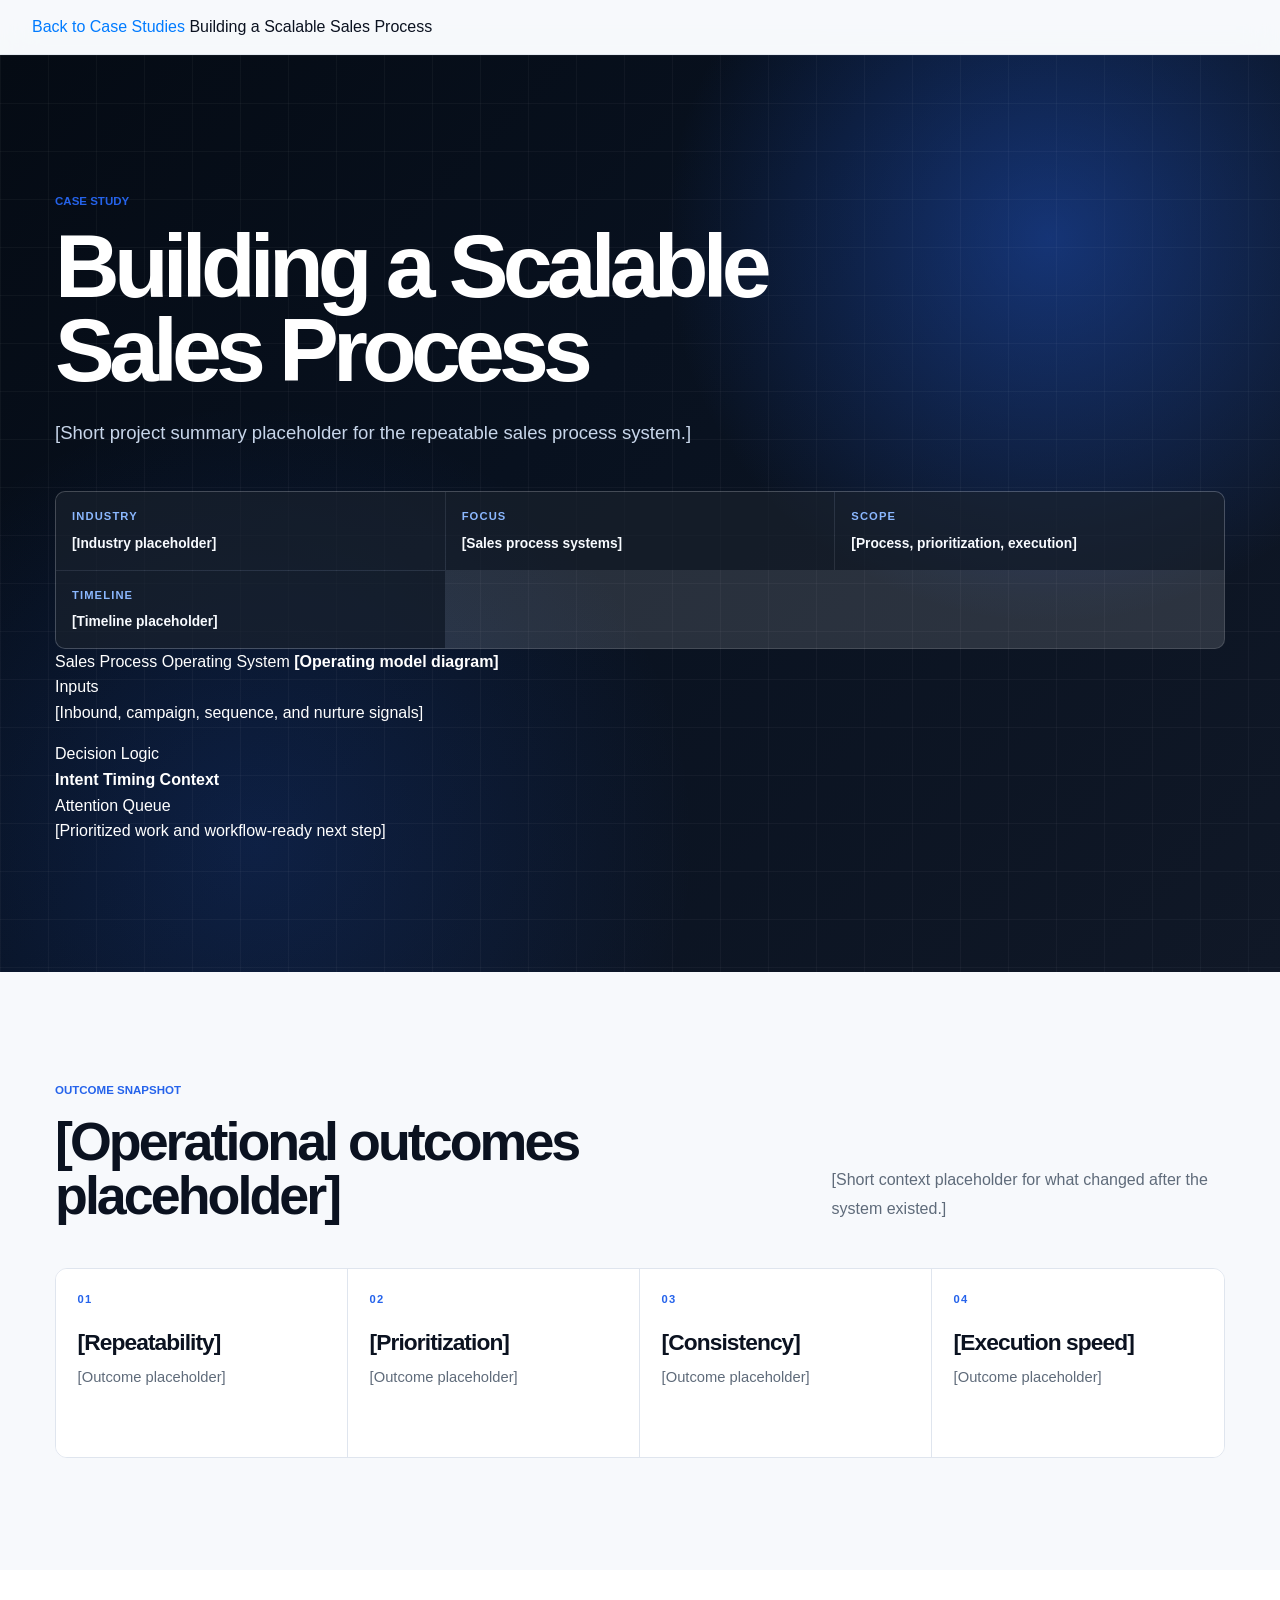
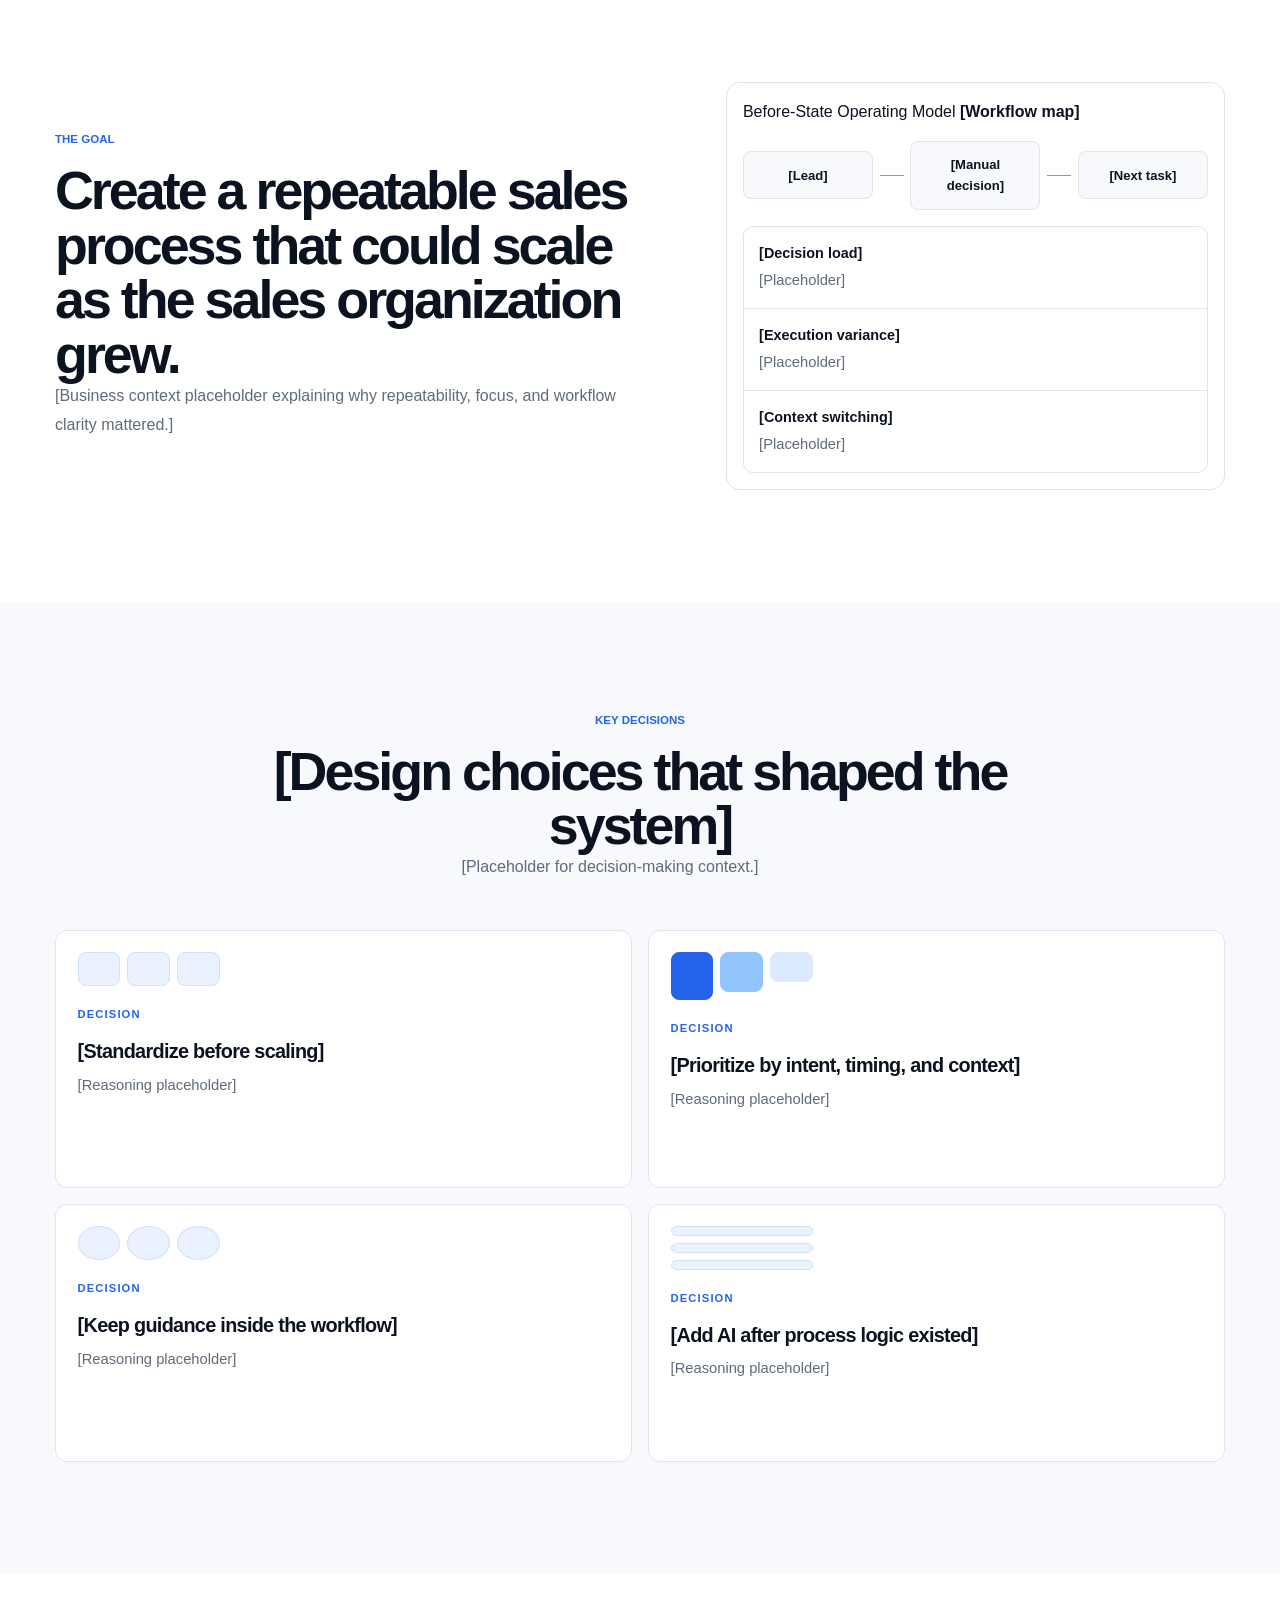
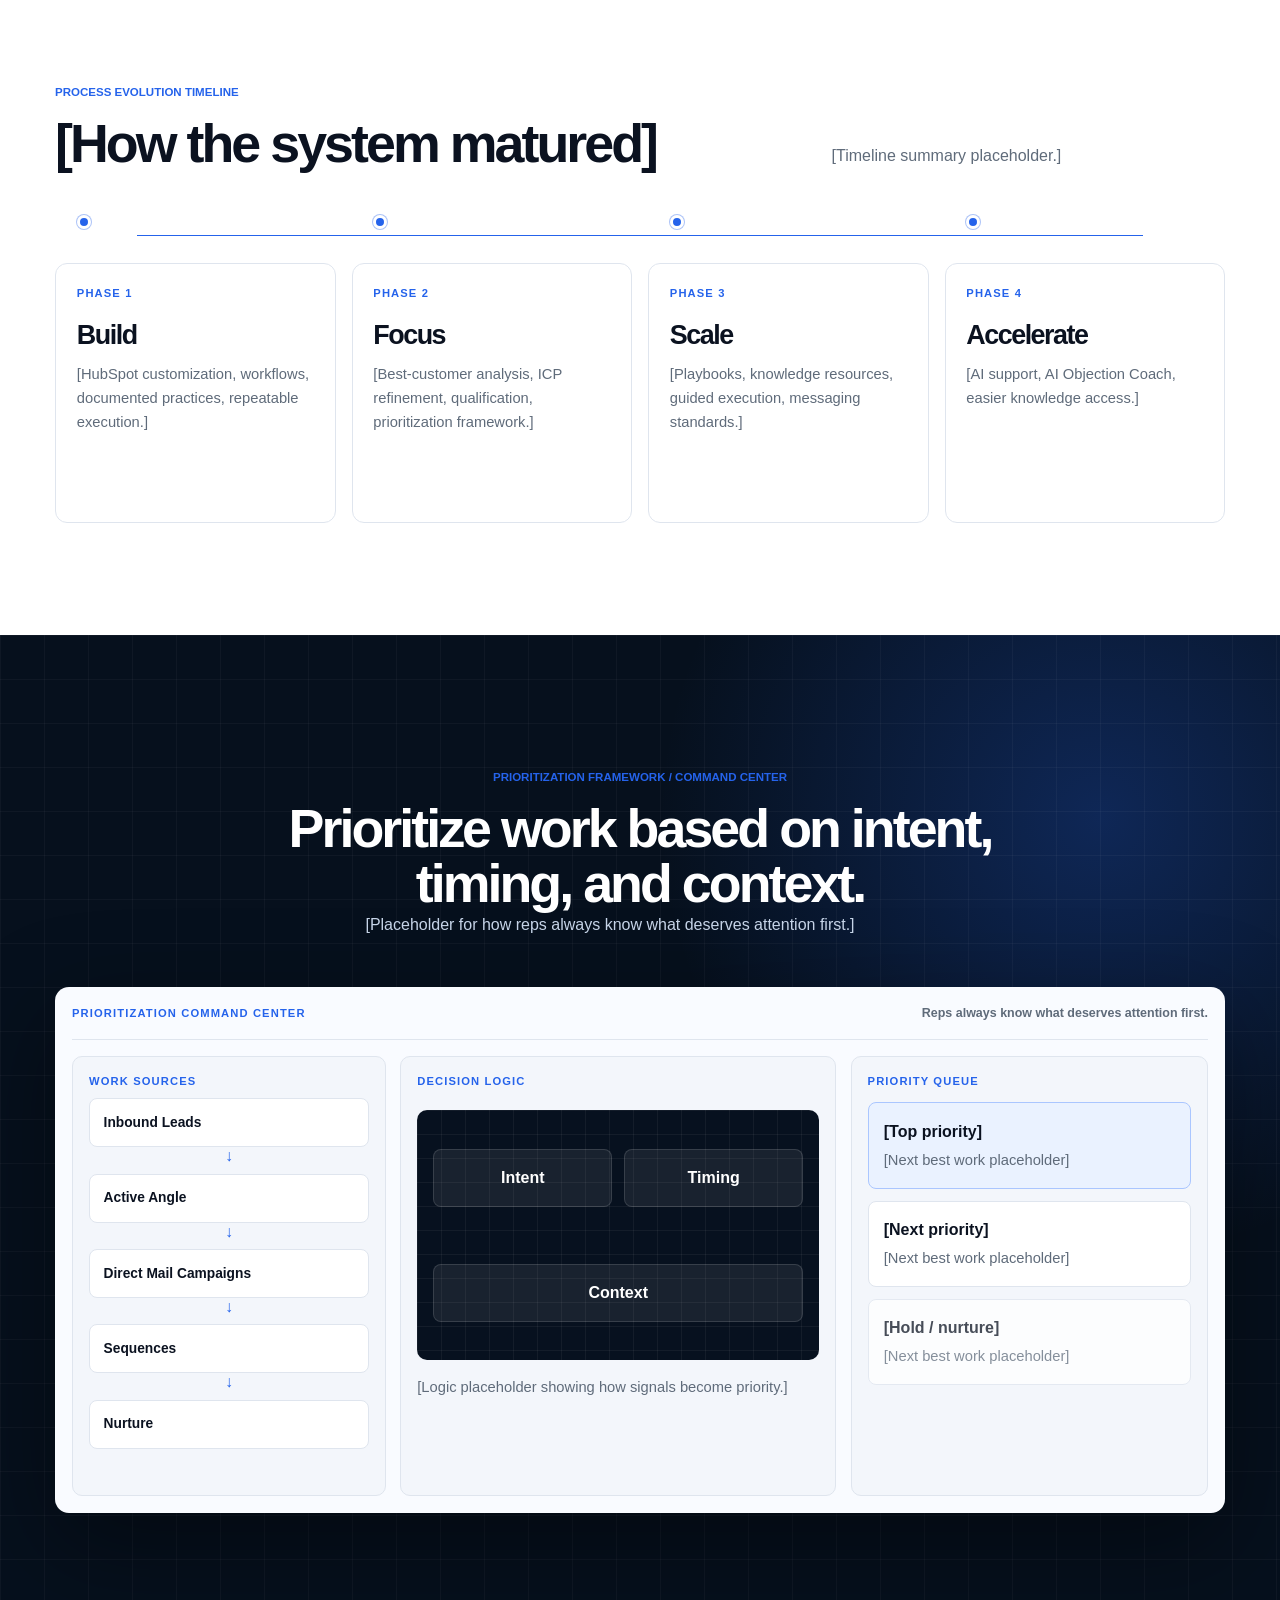
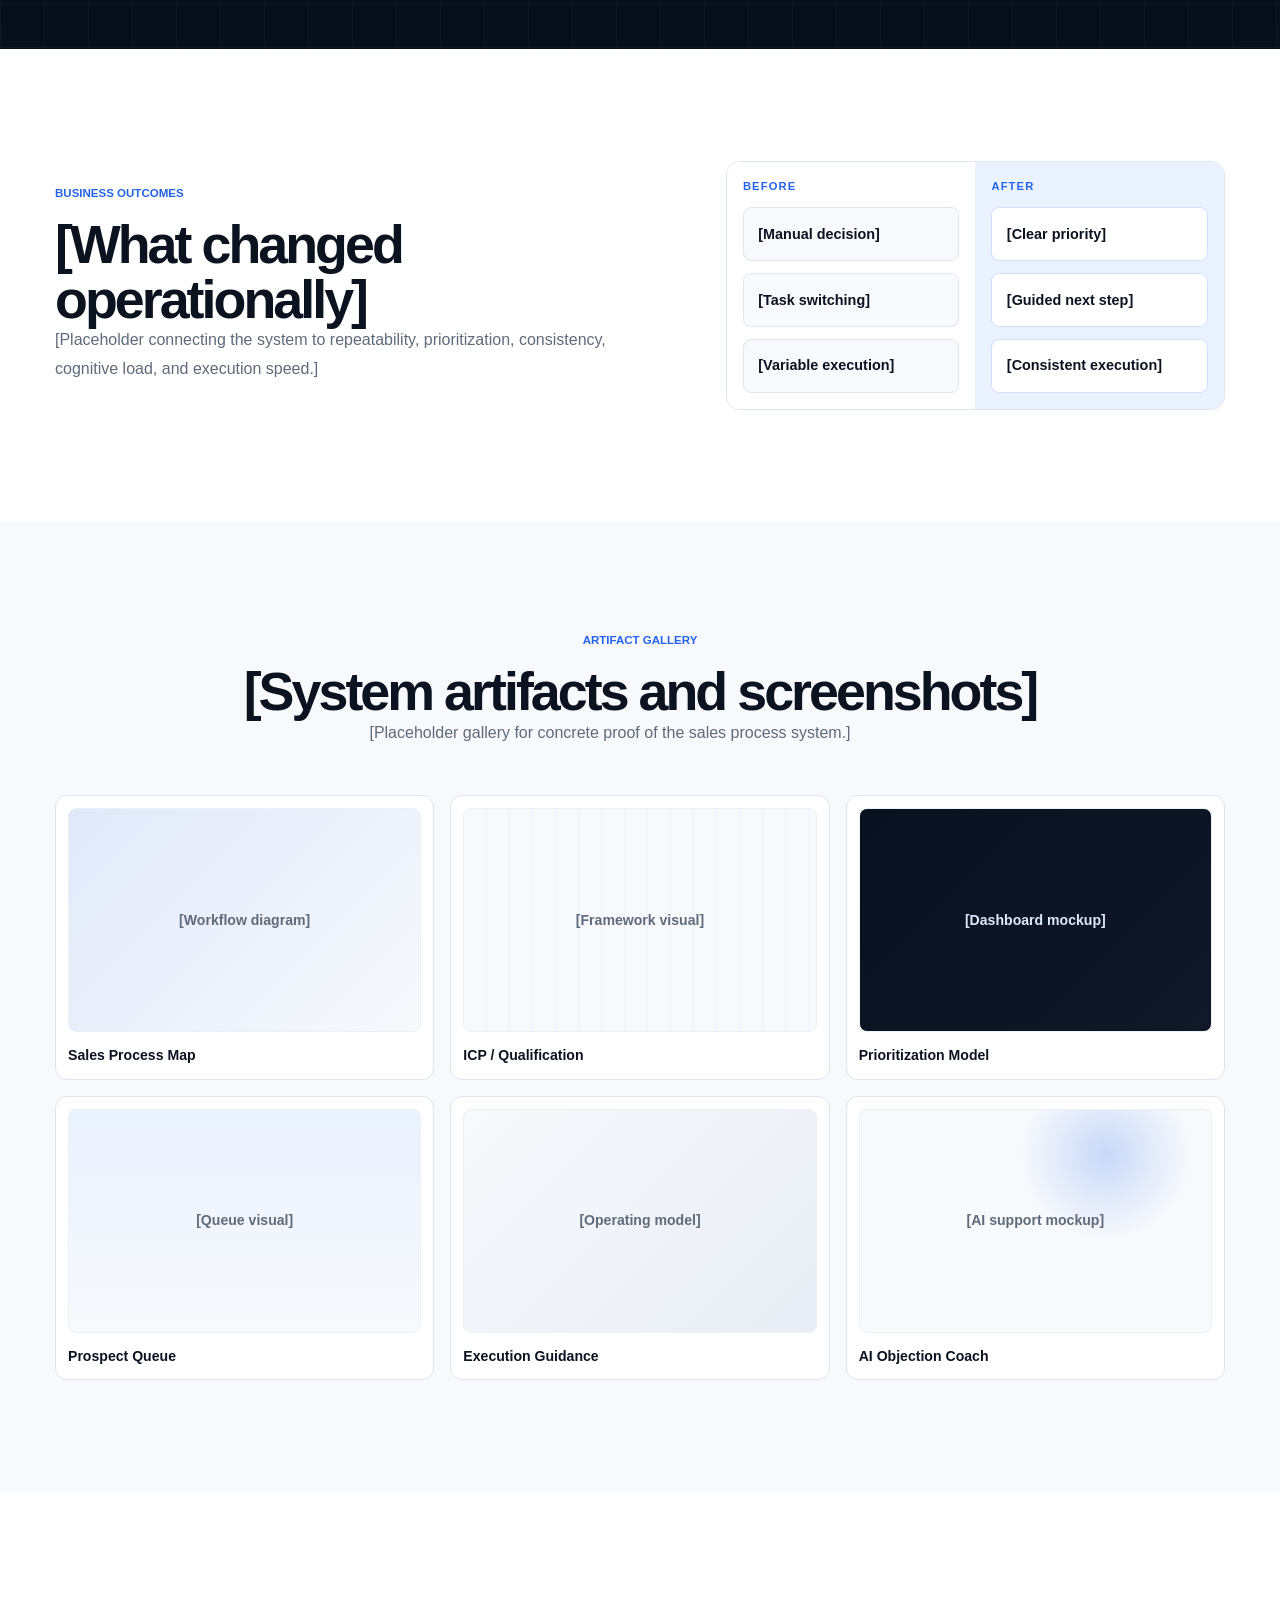
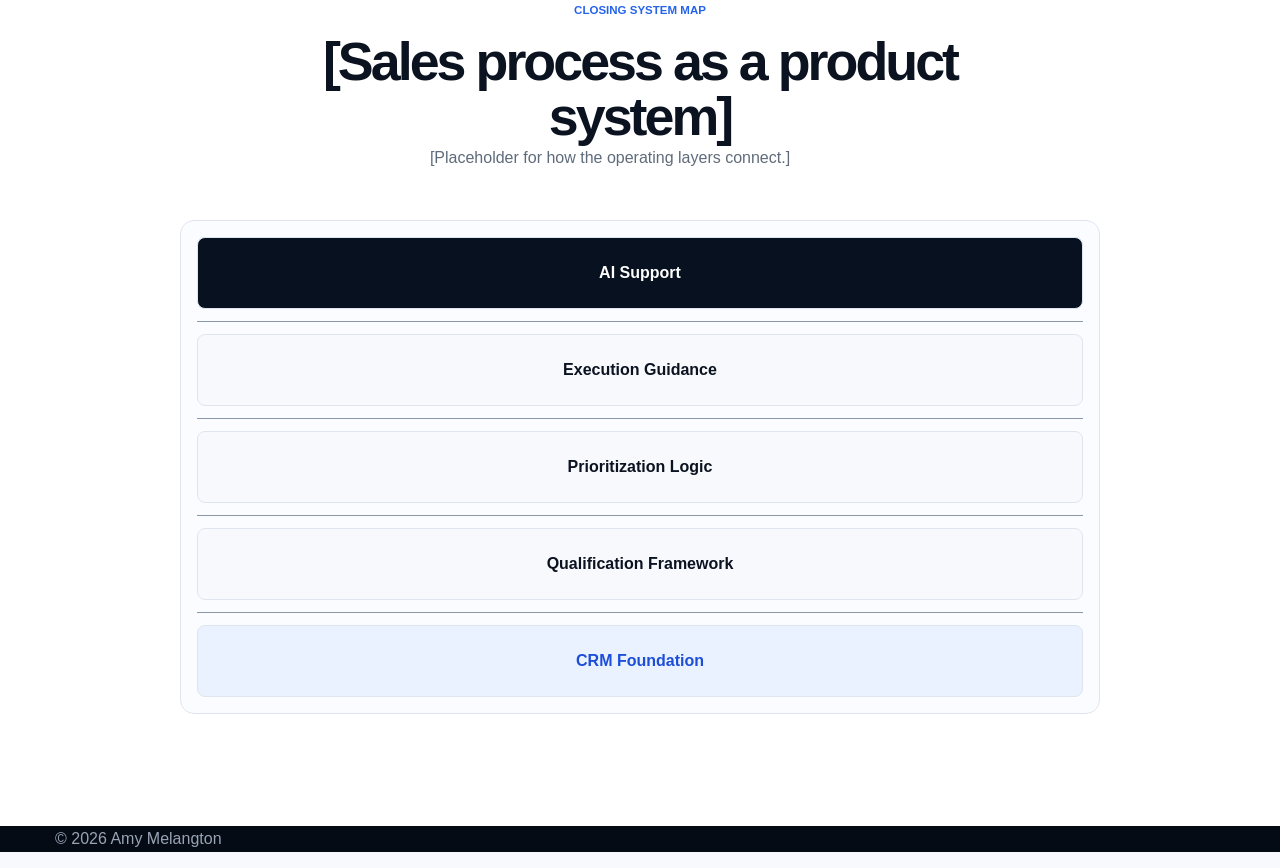
==== commit c00152a8: "Rework case study as editorial SaaS document" ====
--- a/creating-repeatable-sales-process.html
+++ b/creating-repeatable-sales-process.html
@@ -13,84 +13,64 @@
 
 <body class="case-study-page">
   <div id="page-wrapper">
-    <header class="site-header case-site-header">
-      <nav class="navbar navbar-expand-md navbar-light case-navbar">
-        <a class="navbar-brand" href="./index.html#home">Amy Melangton</a>
-
-        <button class="navbar-toggler" type="button" data-toggle="collapse" data-target="#navbarMenu" aria-controls="navbarMenu" aria-expanded="false" aria-label="Toggle navigation">
-          <span class="navbar-toggler-icon"></span>
-        </button>
-
-        <div class="collapse navbar-collapse" id="navbarMenu">
-          <ul class="navbar-nav ml-auto">
-            <li class="nav-item"><a class="nav-link" href="#snapshot">Snapshot</a></li>
-            <li class="nav-item"><a class="nav-link" href="#goal">Goal</a></li>
-            <li class="nav-item"><a class="nav-link" href="#timeline">Evolution</a></li>
-            <li class="nav-item"><a class="nav-link" href="#command-center">Command Center</a></li>
-            <li class="nav-item"><a class="nav-link" href="#artifacts">Artifacts</a></li>
-          </ul>
-        </div>
+    <header class="case-site-header">
+      <nav class="case-navbar" aria-label="Case study navigation">
+        <a class="case-back-link" href="./index.html#projects">Back to Case Studies</a>
+        <span>Building a Scalable Sales Process</span>
       </nav>
     </header>
 
     <main>
       <section id="hero" class="case-hero-section">
-        <div class="container case-hero-grid">
+        <div class="container">
           <div class="case-hero-copy">
-            <p class="case-kicker">Product Case Study</p>
+            <p class="case-kicker">Case Study</p>
             <h1>Building a Scalable Sales Process</h1>
-            <p class="case-hero-summary">[Outcome-focused summary placeholder for the repeatable sales process system.]</p>
-
-            <div class="case-meta-grid">
-              <div>
-                <span>Objective</span>
-                <strong>[Scale sales execution]</strong>
-              </div>
-              <div>
-                <span>System</span>
-                <strong>[Process + prioritization]</strong>
-              </div>
-              <div>
-                <span>Principle</span>
-                <strong>[Intent, timing, context]</strong>
-              </div>
-            </div>
-          </div>
-
-          <div class="system-os-mockup" aria-label="Sales Process Operating System mockup">
-            <div class="mockup-topbar">
-              <div>
-                <span>Sales Process Operating System</span>
-                <strong>[System preview]</strong>
-              </div>
-              <b>Live queue</b>
-            </div>
-
-            <div class="os-flow-strip">
-              <div>Signal</div>
-              <span></span>
-              <div>Decision</div>
-              <span></span>
-              <div>Priority</div>
-              <span></span>
-              <div>Execution</div>
-            </div>
-
-            <div class="os-dashboard-grid">
-              <div class="os-panel os-panel-primary">
-                <span>Attention Queue</span>
-                <h3>[What deserves attention first]</h3>
-                <div class="mini-queue-row active"><b>[Priority item]</b><em>[Action]</em></div>
-                <div class="mini-queue-row"><b>[Priority item]</b><em>[Action]</em></div>
-                <div class="mini-queue-row"><b>[Priority item]</b><em>[Action]</em></div>
-              </div>
-              <div class="os-panel">
+            <p class="case-hero-summary">[Short project summary placeholder for the repeatable sales process system.]</p>
+          </div>
+
+          <div class="case-meta-grid" aria-label="Case study metadata">
+            <div>
+              <span>Industry</span>
+              <strong>[Industry placeholder]</strong>
+            </div>
+            <div>
+              <span>Focus</span>
+              <strong>[Sales process systems]</strong>
+            </div>
+            <div>
+              <span>Scope</span>
+              <strong>[Process, prioritization, execution]</strong>
+            </div>
+            <div>
+              <span>Timeline</span>
+              <strong>[Timeline placeholder]</strong>
+            </div>
+          </div>
+
+          <div class="system-os-diagram" aria-label="Sales Process Operating System diagram">
+            <div class="diagram-header">
+              <span>Sales Process Operating System</span>
+              <b>[Operating model diagram]</b>
+            </div>
+            <div class="system-diagram-grid">
+              <div class="system-layer signal-layer">
                 <span>Inputs</span>
                 <p>[Inbound, campaign, sequence, and nurture signals]</p>
               </div>
-              <div class="os-panel">
-                <span>Guidance</span>
-                <p>[Workflow-ready next step]</p>
+              <div class="system-connector"></div>
+              <div class="system-layer logic-layer">
+                <span>Decision Logic</span>
+                <div class="logic-pill-row">
+                  <b>Intent</b>
+                  <b>Timing</b>
+                  <b>Context</b>
+                </div>
+              </div>
+              <div class="system-connector"></div>
+              <div class="system-layer queue-layer">
+                <span>Attention Queue</span>
+                <p>[Prioritized work and workflow-ready next step]</p>
               </div>
             </div>
           </div>
@@ -125,9 +105,9 @@
           </div>
 
           <div class="operating-model-card" aria-label="Before-state operating model visual">
-            <div class="model-header">
+            <div class="diagram-header">
               <span>Before-State Operating Model</span>
-              <b>[Visual placeholder]</b>
+              <b>[Workflow map]</b>
             </div>
             <div class="model-path scattered">
               <div>[Lead]</div>
@@ -193,26 +173,10 @@
           </div>
 
           <div class="roadmap" aria-label="Product roadmap style process evolution">
-            <article class="roadmap-phase">
-              <span>Phase 1</span>
-              <h3>Build</h3>
-              <p>[HubSpot customization, workflows, documented practices, repeatable execution.]</p>
-            </article>
-            <article class="roadmap-phase">
-              <span>Phase 2</span>
-              <h3>Focus</h3>
-              <p>[Best-customer analysis, ICP refinement, qualification, prioritization framework.]</p>
-            </article>
-            <article class="roadmap-phase">
-              <span>Phase 3</span>
-              <h3>Scale</h3>
-              <p>[Playbooks, knowledge resources, guided execution, messaging standards.]</p>
-            </article>
-            <article class="roadmap-phase">
-              <span>Phase 4</span>
-              <h3>Accelerate</h3>
-              <p>[AI support, AI Objection Coach, easier knowledge access.]</p>
-            </article>
+            <article class="roadmap-phase"><span>Phase 1</span><h3>Build</h3><p>[HubSpot customization, workflows, documented practices, repeatable execution.]</p></article>
+            <article class="roadmap-phase"><span>Phase 2</span><h3>Focus</h3><p>[Best-customer analysis, ICP refinement, qualification, prioritization framework.]</p></article>
+            <article class="roadmap-phase"><span>Phase 3</span><h3>Scale</h3><p>[Playbooks, knowledge resources, guided execution, messaging standards.]</p></article>
+            <article class="roadmap-phase"><span>Phase 4</span><h3>Accelerate</h3><p>[AI support, AI Objection Coach, easier knowledge access.]</p></article>
           </div>
         </div>
       </section>
@@ -234,14 +198,10 @@
             <div class="command-grid">
               <div class="source-stack">
                 <span>Work Sources</span>
-                <div>Inbound Leads</div>
-                <i>&darr;</i>
-                <div>Active Angle</div>
-                <i>&darr;</i>
-                <div>Direct Mail Campaigns</div>
-                <i>&darr;</i>
-                <div>Sequences</div>
-                <i>&darr;</i>
+                <div>Inbound Leads</div><i>&darr;</i>
+                <div>Active Angle</div><i>&darr;</i>
+                <div>Direct Mail Campaigns</div><i>&darr;</i>
+                <div>Sequences</div><i>&darr;</i>
                 <div>Nurture</div>
               </div>
 
@@ -275,18 +235,8 @@
           </div>
 
           <div class="comparison-visual" aria-label="Before and after workflow comparison">
-            <div class="comparison-column before">
-              <span>Before</span>
-              <div class="comparison-node">[Manual decision]</div>
-              <div class="comparison-node">[Task switching]</div>
-              <div class="comparison-node">[Variable execution]</div>
-            </div>
-            <div class="comparison-column after">
-              <span>After</span>
-              <div class="comparison-node">[Clear priority]</div>
-              <div class="comparison-node">[Guided next step]</div>
-              <div class="comparison-node">[Consistent execution]</div>
-            </div>
+            <div class="comparison-column before"><span>Before</span><div class="comparison-node">[Manual decision]</div><div class="comparison-node">[Task switching]</div><div class="comparison-node">[Variable execution]</div></div>
+            <div class="comparison-column after"><span>After</span><div class="comparison-node">[Clear priority]</div><div class="comparison-node">[Guided next step]</div><div class="comparison-node">[Consistent execution]</div></div>
           </div>
         </div>
       </section>
@@ -333,14 +283,9 @@
       </section>
     </main>
 
-    <footer class="footer case-footer">
-      <div class="container text-center">
-        <p>&copy; 2026 Amy Melangton</p>
-      </div>
+    <footer class="case-footer">
+      <div class="container"><p>&copy; 2026 Amy Melangton</p></div>
     </footer>
   </div>
-
-  <script src="https://code.jquery.com/jquery-3.5.1.slim.min.js"></script>
-  <script src="https://cdn.jsdelivr.net/npm/bootstrap@4.5.3/dist/js/bootstrap.bundle.min.js"></script>
 </body>
 </html>
--- a/case-study.css
+++ b/case-study.css
@@ -1,6 +1,24 @@
+:root {
+  --case-ink: #0b1220;
+  --case-muted: #5f6b7a;
+  --case-subtle: #8a97a8;
+  --case-line: #dfe5ee;
+  --case-soft-line: #edf1f6;
+  --case-bg: #f7f9fc;
+  --case-panel: #ffffff;
+  --case-panel-alt: #f3f6fb;
+  --case-blue: #2563eb;
+  --case-blue-dark: #1d4ed8;
+  --case-blue-soft: #eaf2ff;
+  --case-navy: #07111f;
+  --case-navy-2: #0f172a;
+}
+
 .case-study-page {
-  background: #f5f7fa;
-  color: #1f2937;
+  background: var(--case-bg);
+  color: var(--case-ink);
+  font-family: Inter, -apple-system, BlinkMacSystemFont, "Segoe UI", sans-serif;
+  line-height: 1.6;
 }
 
 .case-study-page h1,
@@ -11,11 +29,43 @@
 }
 
 .case-study-page .container {
-  max-width: 1180px;
+  max-width: 1200px;
+}
+
+.case-site-header {
+  position: sticky;
+  top: 0;
+  background: rgba(247,249,252,0.82);
+  backdrop-filter: blur(18px);
+  border-bottom: 1px solid rgba(223,229,238,0.78);
+}
+
+.case-navbar {
+  background: transparent !important;
+  box-shadow: none;
+  padding: 0.9rem 2rem;
+}
+
+.case-navbar .navbar-brand {
+  color: var(--case-ink) !important;
+  font-size: 0.92rem;
+  font-weight: 700;
+  letter-spacing: -0.01em;
+}
+
+.case-navbar .nav-link {
+  color: var(--case-muted) !important;
+  font-size: 0.84rem;
+  font-weight: 600;
+  margin-left: 1.25rem;
+}
+
+.case-navbar .nav-link:hover {
+  color: var(--case-blue) !important;
 }
 
 .case-kicker {
-  color: #2563eb;
+  color: var(--case-blue);
   font-size: 0.72rem;
   font-weight: 800;
   letter-spacing: 0.12em;
@@ -28,50 +78,56 @@
   min-height: 92vh;
   display: flex;
   align-items: center;
-  padding: 9.5rem 0 6.75rem;
+  padding: 8.75rem 0 7rem;
   background:
-    radial-gradient(circle at 82% 18%, rgba(37,99,235,0.36), transparent 28%),
-    radial-gradient(circle at 12% 88%, rgba(147,197,253,0.15), transparent 30%),
-    linear-gradient(135deg,#0f172a 0%,#111827 48%,#1e293b 100%);
+    linear-gradient(rgba(255,255,255,0.035) 1px, transparent 1px),
+    linear-gradient(90deg, rgba(255,255,255,0.035) 1px, transparent 1px),
+    radial-gradient(circle at 82% 20%, rgba(37,99,235,0.42), transparent 30%),
+    radial-gradient(circle at 20% 86%, rgba(37,99,235,0.18), transparent 34%),
+    linear-gradient(135deg,#050b14 0%,#08111f 42%,#101827 100%);
+  background-size: 48px 48px, 48px 48px, auto, auto, auto;
   color: white;
   overflow: hidden;
 }
 
 .case-hero-grid {
   display: grid;
-  grid-template-columns: minmax(0, 1fr) minmax(390px, 0.9fr);
-  gap: clamp(3rem, 6vw, 5.5rem);
+  grid-template-columns: minmax(0, 0.96fr) minmax(420px, 1.04fr);
+  gap: clamp(3.5rem, 6vw, 6.5rem);
   align-items: center;
 }
 
 .case-hero-copy h1 {
   max-width: 820px;
-  margin-bottom: 1.6rem;
-  font-size: clamp(4rem, 6.4vw, 5rem);
+  margin: 0 0 1.6rem;
+  font-size: clamp(4.25rem, 7vw, 5.75rem);
   font-weight: 800;
-  letter-spacing: -0.02em;
-  line-height: 0.96;
+  letter-spacing: -0.065em;
+  line-height: 0.93;
 }
 
 .case-hero-summary {
-  max-width: 680px;
-  color: #dbeafe;
-  font-size: 1.12rem;
-  line-height: 1.8;
+  max-width: 650px;
+  margin: 0;
+  color: #c8d6ea;
+  font-size: 1.16rem;
+  line-height: 1.75;
 }
 
 .case-meta-grid {
   display: grid;
   grid-template-columns: repeat(3, minmax(0, 1fr));
-  gap: 0.85rem;
-  margin-top: 2.5rem;
+  gap: 1px;
+  overflow: hidden;
+  margin-top: 2.6rem;
+  border: 1px solid rgba(255,255,255,0.13);
+  border-radius: 10px;
+  background: rgba(255,255,255,0.13);
 }
 
 .case-meta-grid div {
   padding: 1rem;
-  border: 1px solid rgba(255,255,255,0.14);
-  border-radius: 14px;
-  background: rgba(255,255,255,0.07);
+  background: rgba(6,14,26,0.58);
 }
 
 .case-meta-grid span,
@@ -88,22 +144,23 @@
 .comparison-column span,
 .artifact-card span {
   display: block;
-  color: #2563eb;
-  font-size: 0.72rem;
+  color: var(--case-blue);
+  font-size: 0.7rem;
   font-weight: 800;
   letter-spacing: 0.1em;
   text-transform: uppercase;
 }
 
 .case-meta-grid span {
-  color: #93c5fd;
+  color: #8bb8ff;
   margin-bottom: 0.45rem;
 }
 
 .case-meta-grid strong {
   display: block;
-  color: white;
+  color: #f8fbff;
   font-size: 0.86rem;
+  font-weight: 650;
   line-height: 1.45;
 }
 
@@ -112,15 +169,14 @@
 .architecture-map {
   position: relative;
   border: 1px solid rgba(255,255,255,0.16);
-  border-radius: 22px;
-  background: rgba(255,255,255,0.96);
-  box-shadow: 0 34px 90px rgba(0,0,0,0.34);
-  color: #111827;
+  border-radius: 14px;
+  background: rgba(250,252,255,0.98);
+  box-shadow: 0 32px 100px rgba(0,0,0,0.42);
+  color: var(--case-ink);
 }
 
 .system-os-mockup {
-  padding: 1.2rem;
-  transform: translateY(10px);
+  padding: 1rem;
 }
 
 .mockup-topbar,
@@ -130,78 +186,78 @@
   justify-content: space-between;
   gap: 1rem;
   align-items: center;
-  padding-bottom: 1rem;
-  border-bottom: 1px solid #e5e7eb;
+  padding: 0 0 0.9rem;
+  border-bottom: 1px solid var(--case-line);
 }
 
 .mockup-topbar strong,
 .command-topbar b,
 .model-header b {
-  color: #64748b;
+  color: var(--case-muted);
   font-size: 0.78rem;
+  font-weight: 600;
 }
 
 .os-flow-strip {
   display: grid;
-  grid-template-columns: 1fr 28px 1fr 28px 1fr 28px 1fr;
-  gap: 0.5rem;
-  align-items: center;
-  margin: 1.25rem 0;
+  grid-template-columns: 1fr 24px 1fr 24px 1fr 24px 1fr;
+  gap: 0.42rem;
+  align-items: center;
+  margin: 1rem 0;
 }
 
 .os-flow-strip div {
-  padding: 0.7rem;
+  padding: 0.66rem 0.5rem;
+  border: 1px solid #cfe0ff;
+  border-radius: 8px;
+  background: var(--case-blue-soft);
+  color: var(--case-blue-dark);
+  font-size: 0.76rem;
+  font-weight: 750;
+  text-align: center;
+}
+
+.os-flow-strip span {
+  height: 1px;
+  background: var(--case-blue);
+}
+
+.os-dashboard-grid {
+  display: grid;
+  grid-template-columns: 1fr 1fr;
+  gap: 0.85rem;
+}
+
+.os-panel {
+  min-height: 136px;
+  padding: 1rem;
+  border: 1px solid var(--case-line);
   border-radius: 10px;
-  background: #eff6ff;
-  color: #1d4ed8;
-  font-size: 0.78rem;
-  font-weight: 800;
-  text-align: center;
-}
-
-.os-flow-strip span {
-  height: 2px;
-  background: #2563eb;
-}
-
-.os-dashboard-grid {
-  display: grid;
-  grid-template-columns: 1fr 1fr;
-  gap: 0.9rem;
-}
-
-.os-panel {
-  min-height: 138px;
-  padding: 1.15rem;
-  border: 1px solid #e5e7eb;
-  border-radius: 16px;
-  background: #f8fafc;
+  background: var(--case-bg);
 }
 
 .os-panel-primary {
   grid-column: 1 / -1;
-  min-height: 220px;
+  min-height: 230px;
   background:
-    linear-gradient(135deg, rgba(37,99,235,0.12), transparent 48%),
-    #111827;
+    linear-gradient(rgba(255,255,255,0.045) 1px, transparent 1px),
+    linear-gradient(90deg, rgba(255,255,255,0.045) 1px, transparent 1px),
+    #091220;
+  background-size: 28px 28px;
   color: white;
 }
 
 .os-panel h3 {
   margin: 0.65rem 0 1rem;
   color: inherit;
-  font-size: 1.25rem;
-  font-weight: 800;
+  font-size: 1.18rem;
+  font-weight: 760;
+  letter-spacing: -0.025em;
 }
 
 .os-panel p {
   margin: 0.65rem 0 0;
-  color: #4b5563;
-}
-
-.os-panel-primary p,
-.os-panel-primary .os-panel span {
-  color: #dbeafe;
+  color: var(--case-muted);
 }
 
 .mini-queue-row {
@@ -209,50 +265,49 @@
   justify-content: space-between;
   gap: 0.75rem;
   align-items: center;
-  margin-top: 0.65rem;
-  padding: 0.8rem 0.9rem;
-  border: 1px solid rgba(255,255,255,0.09);
-  border-radius: 12px;
-  background: rgba(255,255,255,0.07);
+  margin-top: 0.62rem;
+  padding: 0.78rem 0.85rem;
+  border: 1px solid rgba(255,255,255,0.1);
+  border-radius: 8px;
+  background: rgba(255,255,255,0.055);
 }
 
 .mini-queue-row.active {
-  border-color: rgba(147,197,253,0.45);
-  background: rgba(37,99,235,0.25);
+  border-color: rgba(114,166,255,0.5);
+  background: rgba(37,99,235,0.24);
 }
 
 .mini-queue-row b,
 .mini-queue-row em {
   color: white;
-  font-size: 0.84rem;
+  font-size: 0.82rem;
   font-style: normal;
+  font-weight: 650;
 }
 
 .case-section {
-  padding: 108px 0;
-}
-
-.snapshot-section {
-  padding-top: 82px;
+  padding: 112px 0;
+}
+
+.snapshot-section,
+.decisions-section,
+.artifacts-section {
+  background: var(--case-bg);
 }
 
 .goal-section,
 .timeline-section,
-.outcomes-section {
-  background: white;
-}
-
-.decisions-section,
-.artifacts-section {
-  background: #f5f7fa;
+.outcomes-section,
+.closing-map-section {
+  background: #ffffff;
 }
 
 .section-heading-row {
   display: grid;
-  grid-template-columns: minmax(0, 1fr) minmax(320px, 0.55fr);
+  grid-template-columns: minmax(0, 1fr) minmax(320px, 0.54fr);
   gap: 3rem;
   align-items: end;
-  margin-bottom: 2.6rem;
+  margin-bottom: 2.8rem;
 }
 
 .section-heading-row h2,
@@ -260,11 +315,11 @@
 .goal-grid h2,
 .outcomes-layout h2 {
   margin: 0;
-  color: #111827;
-  font-size: clamp(2.2rem, 4vw, 3.4rem);
-  font-weight: 800;
-  letter-spacing: -0.018em;
-  line-height: 1.05;
+  color: var(--case-ink);
+  font-size: clamp(2.35rem, 4.2vw, 3.75rem);
+  font-weight: 780;
+  letter-spacing: -0.055em;
+  line-height: 1.02;
 }
 
 .section-heading-centered {
@@ -276,26 +331,26 @@
 .section-intro,
 .section-copy {
   margin: 0;
-  color: #4b5563;
+  color: var(--case-muted);
   font-size: 1rem;
-  line-height: 1.8;
+  line-height: 1.78;
 }
 
 .metric-panel-grid {
   display: grid;
   grid-template-columns: repeat(4, minmax(0, 1fr));
   overflow: hidden;
-  border: 1px solid #e5e7eb;
-  border-radius: 18px;
-  background: white;
-  box-shadow: 0 10px 30px rgba(15,23,42,0.04);
+  border: 1px solid var(--case-line);
+  border-radius: 12px;
+  background: var(--case-panel);
+  box-shadow: none;
 }
 
 .metric-card {
-  min-height: 190px;
-  padding: 1.45rem;
-  border-right: 1px solid #e5e7eb;
-  background: white;
+  min-height: 188px;
+  padding: 1.35rem;
+  border-right: 1px solid var(--case-line);
+  background: var(--case-panel);
 }
 
 .metric-card:last-child {
@@ -303,11 +358,11 @@
 }
 
 .metric-card h3 {
-  margin: 1.3rem 0 0.65rem;
-  color: #111827;
-  font-size: 1.45rem;
-  font-weight: 800;
-  letter-spacing: -0.015em;
+  margin: 1.25rem 0 0.65rem;
+  color: var(--case-ink);
+  font-size: 1.42rem;
+  font-weight: 760;
+  letter-spacing: -0.04em;
 }
 
 .metric-card p,
@@ -318,113 +373,118 @@
 .priority-item p,
 .decision-engine p {
   margin: 0;
-  color: #4b5563;
+  color: var(--case-muted);
   font-size: 0.92rem;
-  line-height: 1.65;
+  line-height: 1.62;
 }
 
 .goal-grid,
 .outcomes-layout {
   display: grid;
-  grid-template-columns: minmax(0, 1fr) minmax(360px, 0.82fr);
-  gap: clamp(3rem, 6vw, 5rem);
+  grid-template-columns: minmax(0, 1fr) minmax(380px, 0.84fr);
+  gap: clamp(3.25rem, 6vw, 5.75rem);
   align-items: center;
 }
 
 .operating-model-card,
 .comparison-visual {
-  border: 1px solid #e5e7eb;
-  border-radius: 22px;
-  background: #f8fafc;
-  box-shadow: 0 14px 34px rgba(15,23,42,0.05);
+  border: 1px solid var(--case-line);
+  border-radius: 14px;
+  background: var(--case-panel);
+  box-shadow: none;
 }
 
 .operating-model-card {
-  padding: 1.2rem;
+  padding: 1rem;
 }
 
 .model-path {
   display: grid;
-  grid-template-columns: 1fr 26px 1fr 26px 1fr;
-  gap: 0.45rem;
-  align-items: center;
-  margin: 1.4rem 0;
+  grid-template-columns: 1fr 24px 1fr 24px 1fr;
+  gap: 0.42rem;
+  align-items: center;
+  margin: 1rem 0;
 }
 
 .model-path div {
-  padding: 0.85rem;
-  border: 1px solid #e5e7eb;
-  border-radius: 12px;
-  background: white;
-  color: #111827;
-  font-size: 0.84rem;
-  font-weight: 800;
+  padding: 0.78rem;
+  border: 1px solid var(--case-line);
+  border-radius: 8px;
+  background: var(--case-bg);
+  color: var(--case-ink);
+  font-size: 0.82rem;
+  font-weight: 700;
   text-align: center;
 }
 
 .model-path span {
-  height: 2px;
-  background: #94a3b8;
+  height: 1px;
+  background: var(--case-subtle);
 }
 
 .friction-grid {
   display: grid;
   grid-template-columns: 1fr;
-  gap: 0.75rem;
+  gap: 1px;
+  overflow: hidden;
+  border: 1px solid var(--case-line);
+  border-radius: 10px;
+  background: var(--case-line);
 }
 
 .friction-grid div {
-  padding: 1rem;
-  border-radius: 14px;
-  background: white;
+  padding: 0.95rem;
+  background: var(--case-panel);
 }
 
 .friction-grid strong {
   display: block;
-  margin-bottom: 0.3rem;
-  color: #111827;
+  margin-bottom: 0.24rem;
+  color: var(--case-ink);
+  font-size: 0.9rem;
 }
 
 .decision-grid {
   display: grid;
   grid-template-columns: repeat(2, minmax(0, 1fr));
-  gap: 1.15rem;
+  gap: 1rem;
 }
 
 .decision-card {
-  min-height: 260px;
-  padding: 1.45rem;
-  border: 1px solid #e5e7eb;
-  border-radius: 18px;
-  background: white;
-  box-shadow: 0 8px 24px rgba(15,23,42,0.035);
+  min-height: 258px;
+  padding: 1.35rem;
+  border: 1px solid var(--case-line);
+  border-radius: 12px;
+  background: var(--case-panel);
+  box-shadow: none;
 }
 
 .decision-card h3 {
-  margin: 1rem 0 0.65rem;
-  color: #111827;
-  font-size: 1.28rem;
-  font-weight: 800;
-  letter-spacing: -0.012em;
+  margin: 1rem 0 0.62rem;
+  color: var(--case-ink);
+  font-size: 1.24rem;
+  font-weight: 760;
+  letter-spacing: -0.035em;
 }
 
 .decision-mini-diagram {
   display: grid;
   grid-template-columns: repeat(3, 1fr);
-  gap: 0.45rem;
-  max-width: 150px;
-  margin-bottom: 1.3rem;
+  gap: 0.42rem;
+  max-width: 142px;
+  margin-bottom: 1.25rem;
 }
 
 .decision-mini-diagram span {
-  height: 36px;
-  border-radius: 10px;
-  background: #eff6ff;
-}
-
-.decision-mini-diagram-ranked span:nth-child(1) { height: 48px; background: #2563eb; }
-.decision-mini-diagram-ranked span:nth-child(2) { height: 40px; background: #93c5fd; }
-.decision-mini-diagram-ranked span:nth-child(3) { height: 30px; background: #dbeafe; }
+  height: 34px;
+  border: 1px solid #cfe0ff;
+  border-radius: 8px;
+  background: var(--case-blue-soft);
+}
+
+.decision-mini-diagram-ranked span:nth-child(1) { height: 48px; background: var(--case-blue); border-color: var(--case-blue); }
+.decision-mini-diagram-ranked span:nth-child(2) { height: 40px; background: #93c5fd; border-color: #93c5fd; }
+.decision-mini-diagram-ranked span:nth-child(3) { height: 30px; background: #dbeafe; border-color: #dbeafe; }
 .decision-mini-diagram-loop span { border-radius: 50%; }
 .decision-mini-diagram-layered { grid-template-columns: 1fr; }
 .decision-mini-diagram-layered span { height: 10px; }
@@ -434,55 +494,58 @@
   display: grid;
   grid-template-columns: repeat(4, minmax(0, 1fr));
   gap: 1rem;
-  padding-top: 2.6rem;
+  padding-top: 3rem;
 }
 
 .roadmap:before {
   content: "";
   position: absolute;
-  top: 1.1rem;
-  left: 8%;
-  right: 8%;
-  height: 2px;
-  background: linear-gradient(90deg,#2563eb,#93c5fd,#2563eb);
+  top: 1.24rem;
+  left: 7%;
+  right: 7%;
+  height: 1px;
+  background: var(--case-blue);
 }
 
 .roadmap-phase {
   position: relative;
   min-height: 260px;
-  padding: 1.35rem;
-  border: 1px solid #e5e7eb;
-  border-radius: 18px;
-  background: #fff;
-  box-shadow: 0 10px 26px rgba(15,23,42,0.04);
+  padding: 1.3rem;
+  border: 1px solid var(--case-line);
+  border-radius: 12px;
+  background: var(--case-panel);
+  box-shadow: none;
 }
 
 .roadmap-phase:before {
   content: "";
   position: absolute;
-  top: -2.95rem;
-  left: 1.35rem;
-  width: 16px;
-  height: 16px;
-  border: 4px solid white;
+  top: -3.1rem;
+  left: 1.3rem;
+  width: 14px;
+  height: 14px;
+  border: 3px solid white;
   border-radius: 50%;
-  background: #2563eb;
-  box-shadow: 0 0 0 1px rgba(37,99,235,0.35);
+  background: var(--case-blue);
+  box-shadow: 0 0 0 1px rgba(37,99,235,0.38);
 }
 
 .roadmap-phase h3 {
   margin: 1rem 0 0.75rem;
-  color: #111827;
-  font-size: 1.65rem;
-  font-weight: 800;
-  letter-spacing: -0.02em;
+  color: var(--case-ink);
+  font-size: 1.68rem;
+  font-weight: 780;
+  letter-spacing: -0.055em;
 }
 
 .command-section {
-  padding: 128px 0;
+  padding: 136px 0;
   background:
-    radial-gradient(circle at 88% 16%, rgba(37,99,235,0.24), transparent 30%),
-    linear-gradient(135deg,#0f172a 0%,#111827 52%,#0b1120 100%);
+    linear-gradient(rgba(255,255,255,0.035) 1px, transparent 1px),
+    linear-gradient(90deg, rgba(255,255,255,0.035) 1px, transparent 1px),
+    radial-gradient(circle at 86% 18%, rgba(37,99,235,0.28), transparent 32%),
+    #06101d;
+  background-size: 44px 44px, 44px 44px, auto, auto;
   color: white;
 }
 
@@ -492,184 +555,186 @@
 }
 
 .command-heading .section-intro {
-  color: #dbeafe;
+  color: #c8d6ea;
 }
 
 .command-dashboard {
-  padding: 1.2rem;
-  background: rgba(255,255,255,0.96);
+  padding: 1rem;
+  background: #f9fbff;
 }
 
 .command-grid {
   display: grid;
-  grid-template-columns: minmax(210px, 0.72fr) minmax(260px, 1fr) minmax(250px, 0.82fr);
-  gap: 1rem;
+  grid-template-columns: minmax(210px, 0.72fr) minmax(280px, 1fr) minmax(250px, 0.82fr);
+  gap: 0.9rem;
   margin-top: 1rem;
 }
 
 .source-stack,
 .decision-engine,
 .priority-board {
-  min-height: 420px;
-  padding: 1.2rem;
-  border: 1px solid #e5e7eb;
-  border-radius: 18px;
-  background: #f8fafc;
+  min-height: 440px;
+  padding: 1rem;
+  border: 1px solid var(--case-line);
+  border-radius: 10px;
+  background: var(--case-panel-alt);
 }
 
 .source-stack div {
-  padding: 0.78rem 0.9rem;
-  margin-top: 0.55rem;
+  padding: 0.78rem 0.85rem;
+  margin-top: 0.5rem;
+  border: 1px solid var(--case-line);
+  border-radius: 8px;
+  background: white;
+  color: var(--case-ink);
+  font-size: 0.86rem;
+  font-weight: 720;
+  box-shadow: none;
+}
+
+.source-stack i {
+  display: block;
+  color: var(--case-blue);
+  font-style: normal;
+  font-weight: 800;
+  line-height: 1.15;
+  text-align: center;
+}
+
+.engine-ring {
+  position: relative;
+  display: grid;
+  grid-template-columns: 1fr 1fr;
+  gap: 0.75rem;
+  align-items: center;
+  min-height: 250px;
+  margin: 1.25rem 0 1rem;
+  padding: 1rem;
+  border-radius: 10px;
+  background:
+    linear-gradient(rgba(255,255,255,0.05) 1px, transparent 1px),
+    linear-gradient(90deg, rgba(255,255,255,0.05) 1px, transparent 1px),
+    var(--case-navy);
+  background-size: 24px 24px;
+}
+
+.engine-ring div {
+  padding: 0.95rem;
+  border: 1px solid rgba(255,255,255,0.13);
+  border-radius: 8px;
+  background: rgba(255,255,255,0.075);
+  color: white;
+  font-weight: 760;
+  text-align: center;
+}
+
+.engine-ring div:last-child {
+  grid-column: 1 / -1;
+}
+
+.priority-item {
+  padding: 0.95rem;
+  margin-top: 0.75rem;
+  border: 1px solid var(--case-line);
+  border-radius: 8px;
+  background: white;
+}
+
+.priority-item-top {
+  border-color: #aac6ff;
+  background: var(--case-blue-soft);
+}
+
+.priority-item.muted {
+  opacity: 0.74;
+}
+
+.priority-item strong {
+  display: block;
+  margin-bottom: 0.28rem;
+  color: var(--case-ink);
+}
+
+.comparison-visual {
+  display: grid;
+  grid-template-columns: 1fr 1fr;
+  overflow: hidden;
+}
+
+.comparison-column {
+  padding: 1rem;
+  background: white;
+}
+
+.comparison-column.after {
+  background: var(--case-blue-soft);
+}
+
+.comparison-node {
+  padding: 0.9rem;
+  margin-top: 0.75rem;
+  border: 1px solid var(--case-line);
+  border-radius: 8px;
+  background: var(--case-bg);
+  color: var(--case-ink);
+  font-size: 0.9rem;
+  font-weight: 720;
+}
+
+.comparison-column.after .comparison-node {
+  border-color: #cfe0ff;
+  background: white;
+}
+
+.artifact-grid {
+  display: grid;
+  grid-template-columns: repeat(3, minmax(0, 1fr));
+  gap: 1rem;
+}
+
+.artifact-card {
+  padding: 0.75rem;
+  border: 1px solid var(--case-line);
   border-radius: 12px;
   background: white;
-  color: #111827;
-  font-size: 0.88rem;
-  font-weight: 800;
-  box-shadow: 0 6px 16px rgba(15,23,42,0.04);
-}
-
-.source-stack i {
-  display: block;
-  color: #2563eb;
-  font-style: normal;
-  font-weight: 800;
-  line-height: 1.2;
-  text-align: center;
-}
-
-.engine-ring {
-  position: relative;
-  display: grid;
-  grid-template-columns: 1fr 1fr;
-  gap: 0.85rem;
-  align-items: center;
-  min-height: 245px;
-  margin: 1.4rem 0 1rem;
-  padding: 1.1rem;
-  border-radius: 18px;
-  background:
-    radial-gradient(circle at center, rgba(37,99,235,0.22), transparent 42%),
-    #111827;
-}
-
-.engine-ring div {
-  padding: 1rem;
-  border: 1px solid rgba(255,255,255,0.12);
-  border-radius: 14px;
-  background: rgba(255,255,255,0.08);
-  color: white;
-  font-weight: 800;
-  text-align: center;
-}
-
-.engine-ring div:last-child {
-  grid-column: 1 / -1;
-}
-
-.priority-item {
-  padding: 1rem;
-  margin-top: 0.85rem;
-  border: 1px solid #e5e7eb;
-  border-radius: 14px;
-  background: white;
-}
-
-.priority-item-top {
-  border-color: rgba(37,99,235,0.35);
-  background: #eff6ff;
-}
-
-.priority-item.muted {
-  opacity: 0.76;
-}
-
-.priority-item strong {
-  display: block;
-  margin-bottom: 0.3rem;
-  color: #111827;
-}
-
-.comparison-visual {
-  display: grid;
-  grid-template-columns: 1fr 1fr;
-  overflow: hidden;
-}
-
-.comparison-column {
-  padding: 1.4rem;
-  background: white;
-}
-
-.comparison-column.after {
-  background: #eff6ff;
-}
-
-.comparison-node {
-  padding: 0.95rem;
-  margin-top: 0.85rem;
-  border: 1px solid #e5e7eb;
-  border-radius: 12px;
-  background: #f8fafc;
-  color: #111827;
-  font-weight: 800;
-}
-
-.comparison-column.after .comparison-node {
-  border-color: rgba(37,99,235,0.18);
-  background: white;
-}
-
-.artifact-grid {
-  display: grid;
-  grid-template-columns: repeat(3, minmax(0, 1fr));
-  gap: 1.15rem;
-}
-
-.artifact-card {
-  padding: 0.9rem;
-  border: 1px solid #e5e7eb;
-  border-radius: 18px;
-  background: white;
-  box-shadow: 0 8px 24px rgba(15,23,42,0.035);
+  box-shadow: none;
 }
 
 .artifact-shot {
   display: flex;
-  min-height: 220px;
+  min-height: 224px;
   align-items: center;
   justify-content: center;
-  margin-bottom: 0.9rem;
-  border-radius: 14px;
-  color: #64748b;
-  font-size: 0.9rem;
-  font-weight: 800;
+  margin-bottom: 0.75rem;
+  border: 1px solid var(--case-soft-line);
+  border-radius: 8px;
+  color: var(--case-muted);
+  font-size: 0.88rem;
+  font-weight: 760;
   text-align: center;
 }
 
-.diagram-shot { background: linear-gradient(135deg, rgba(37,99,235,0.12), transparent), #f8fafc; }
-.framework-shot { background: repeating-linear-gradient(90deg, #f8fafc 0 22px, #eff6ff 22px 23px); }
-.dashboard-shot { background: linear-gradient(135deg, #111827, #1e293b); color: #dbeafe; }
-.queue-shot { background: linear-gradient(180deg, #eff6ff, #f8fafc); }
-.architecture-shot { background: linear-gradient(135deg, #f8fafc, #e5e7eb); }
-.ai-shot { background: radial-gradient(circle at 70% 20%, rgba(37,99,235,0.24), transparent 28%), #f8fafc; }
+.diagram-shot { background: linear-gradient(135deg, rgba(37,99,235,0.11), transparent), var(--case-bg); }
+.framework-shot { background: repeating-linear-gradient(90deg, var(--case-bg) 0 22px, var(--case-blue-soft) 22px 23px); }
+.dashboard-shot { background: linear-gradient(135deg, #07111f, #111827); color: #dbeafe; }
+.queue-shot { background: linear-gradient(180deg, var(--case-blue-soft), var(--case-bg)); }
+.architecture-shot { background: linear-gradient(135deg, var(--case-bg), #e8edf5); }
+.ai-shot { background: radial-gradient(circle at 70% 20%, rgba(37,99,235,0.22), transparent 28%), var(--case-bg); }
 
 .artifact-card span {
-  color: #111827;
+  color: var(--case-ink);
   font-size: 0.88rem;
+  font-weight: 650;
   letter-spacing: 0;
   text-transform: none;
-}
-
-.closing-map-section {
-  background: white;
 }
 
 .architecture-map {
   max-width: 920px;
   margin: 0 auto;
-  padding: 1.4rem;
-  border-color: #e5e7eb;
-  box-shadow: 0 16px 42px rgba(15,23,42,0.07);
+  padding: 1rem;
+  border-color: var(--case-line);
+  box-shadow: none;
 }
 
 .architecture-layer {
@@ -677,28 +742,34 @@
   min-height: 72px;
   align-items: center;
   justify-content: center;
-  border: 1px solid #e5e7eb;
-  border-radius: 14px;
-  background: #f8fafc;
-  color: #111827;
+  border: 1px solid var(--case-line);
+  border-radius: 8px;
+  background: var(--case-bg);
+  color: var(--case-ink);
   font-size: 1rem;
-  font-weight: 800;
+  font-weight: 760;
 }
 
 .architecture-layer.ai {
-  background: #111827;
+  background: var(--case-navy);
   color: white;
 }
 
 .architecture-layer.foundation {
-  background: #eff6ff;
-  color: #1d4ed8;
+  background: var(--case-blue-soft);
+  color: var(--case-blue-dark);
 }
 
 .architecture-rule {
   height: 1px;
   margin: 0.75rem 0;
-  background: #94a3b8;
+  background: var(--case-subtle);
+}
+
+.case-footer {
+  background: #050b14;
+  color: #98a4b4;
+  font-family: Inter, -apple-system, BlinkMacSystemFont, "Segoe UI", sans-serif;
 }
 
 @media (max-width: 1100px) {
@@ -733,13 +804,22 @@
 }
 
 @media (max-width: 768px) {
+  .case-navbar {
+    padding: 0.85rem 1rem;
+  }
+
+  .case-navbar .nav-link {
+    margin-left: 0;
+  }
+
   .case-hero-section {
     min-height: auto;
-    padding: 7.5rem 0 4.75rem;
+    padding: 7.25rem 0 4.75rem;
   }
 
   .case-hero-copy h1 {
-    font-size: clamp(2.6rem, 12vw, 4rem);
+    font-size: clamp(2.75rem, 13vw, 4rem);
+    letter-spacing: -0.055em;
   }
 
   .case-section,
@@ -766,7 +846,7 @@
   .section-heading-centered h2,
   .goal-grid h2,
   .outcomes-layout h2 {
-    font-size: clamp(2rem, 10vw, 2.7rem);
+    font-size: clamp(2rem, 10vw, 2.85rem);
   }
 
   .os-flow-strip,
@@ -776,7 +856,7 @@
 
   .os-flow-strip span,
   .model-path span {
-    width: 2px;
+    width: 1px;
     height: 18px;
     margin: 0 auto;
   }
@@ -784,7 +864,7 @@
   .metric-card {
     min-height: auto;
     border-right: 0;
-    border-bottom: 1px solid #e5e7eb;
+    border-bottom: 1px solid var(--case-line);
   }
 
   .metric-card:last-child {
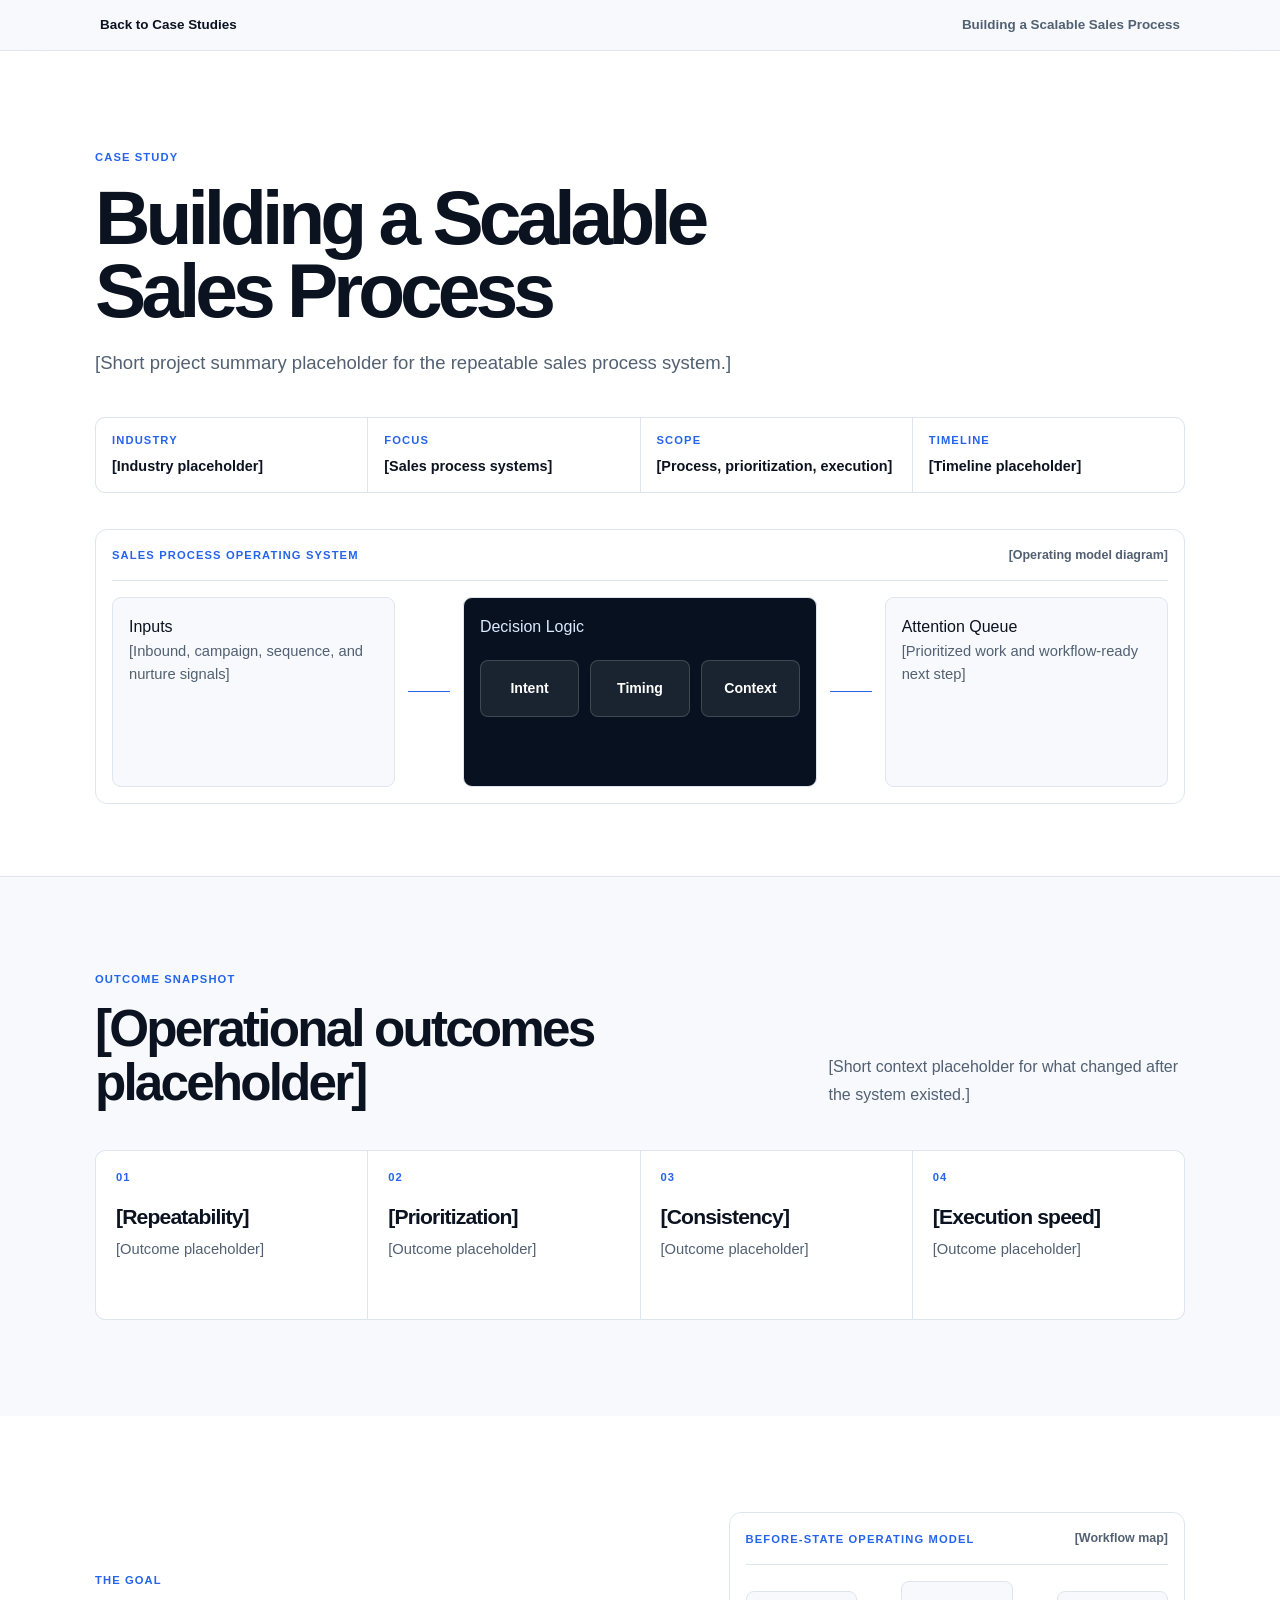
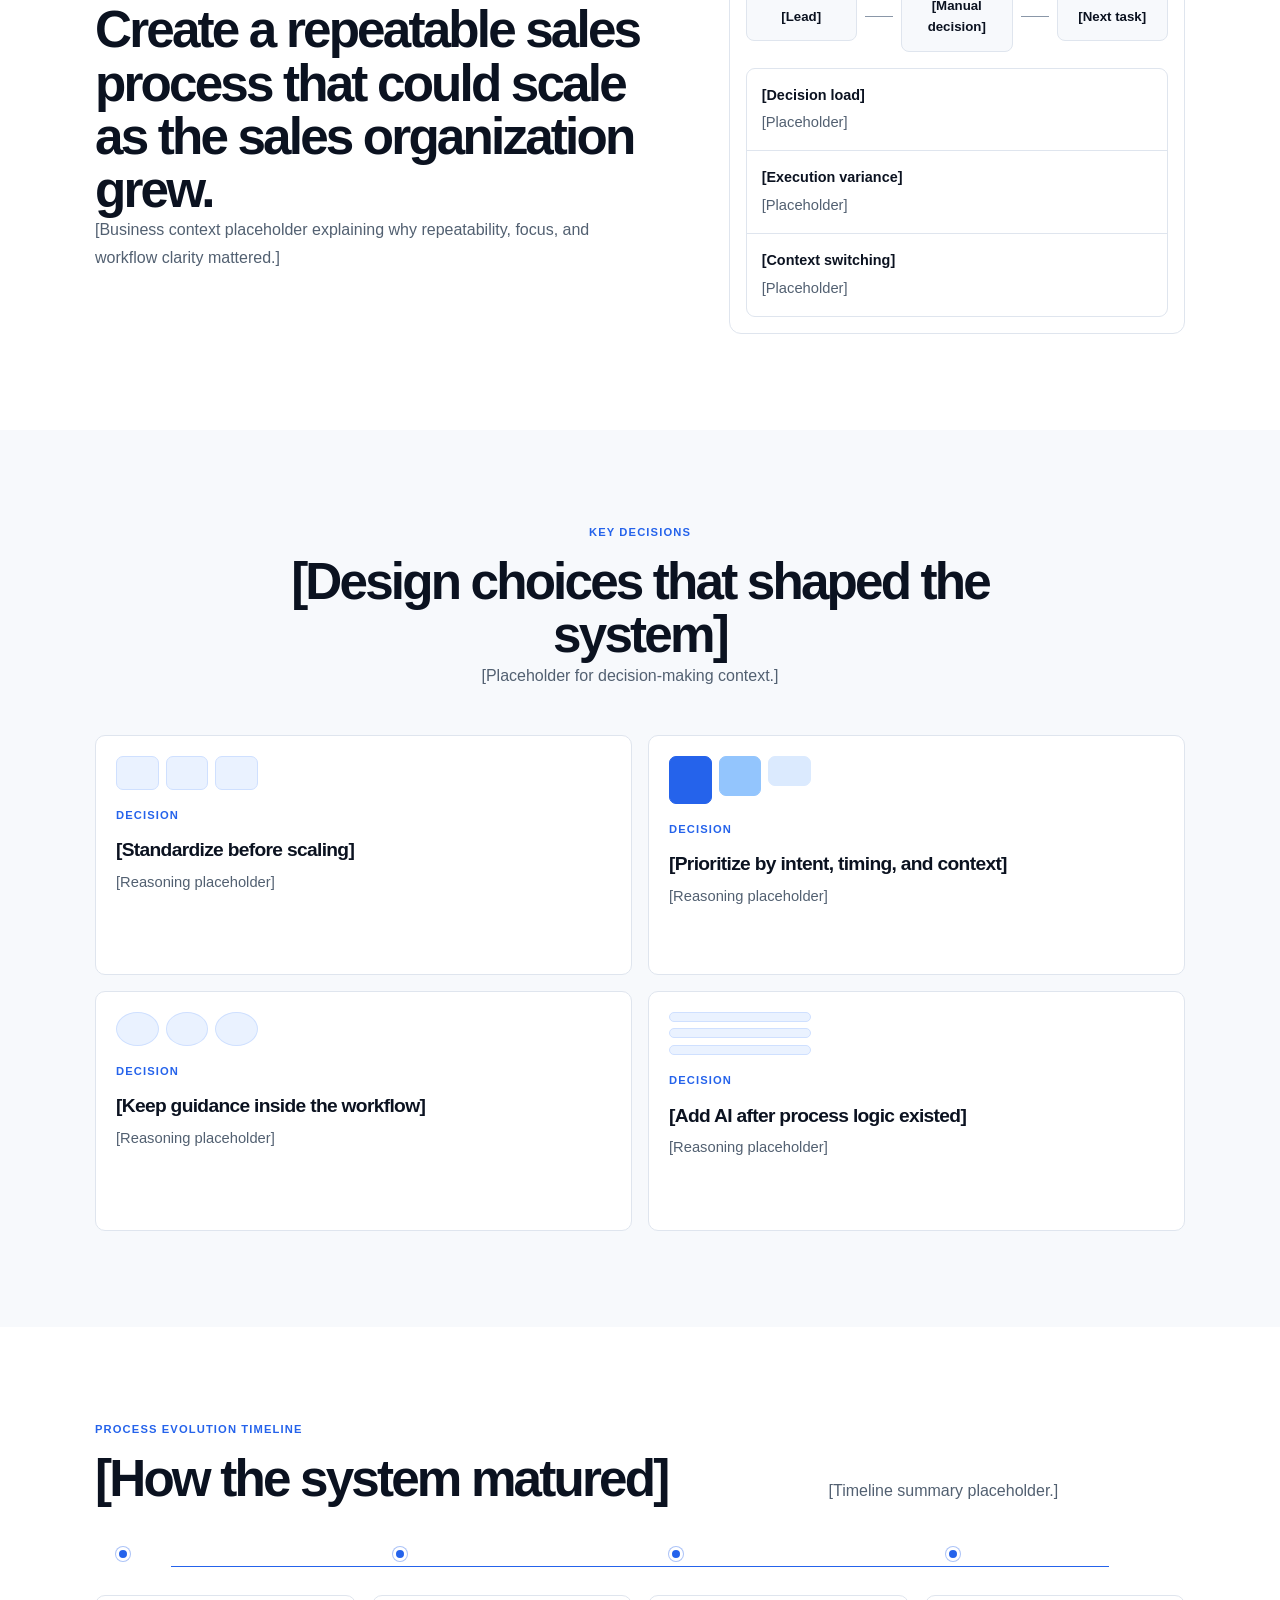
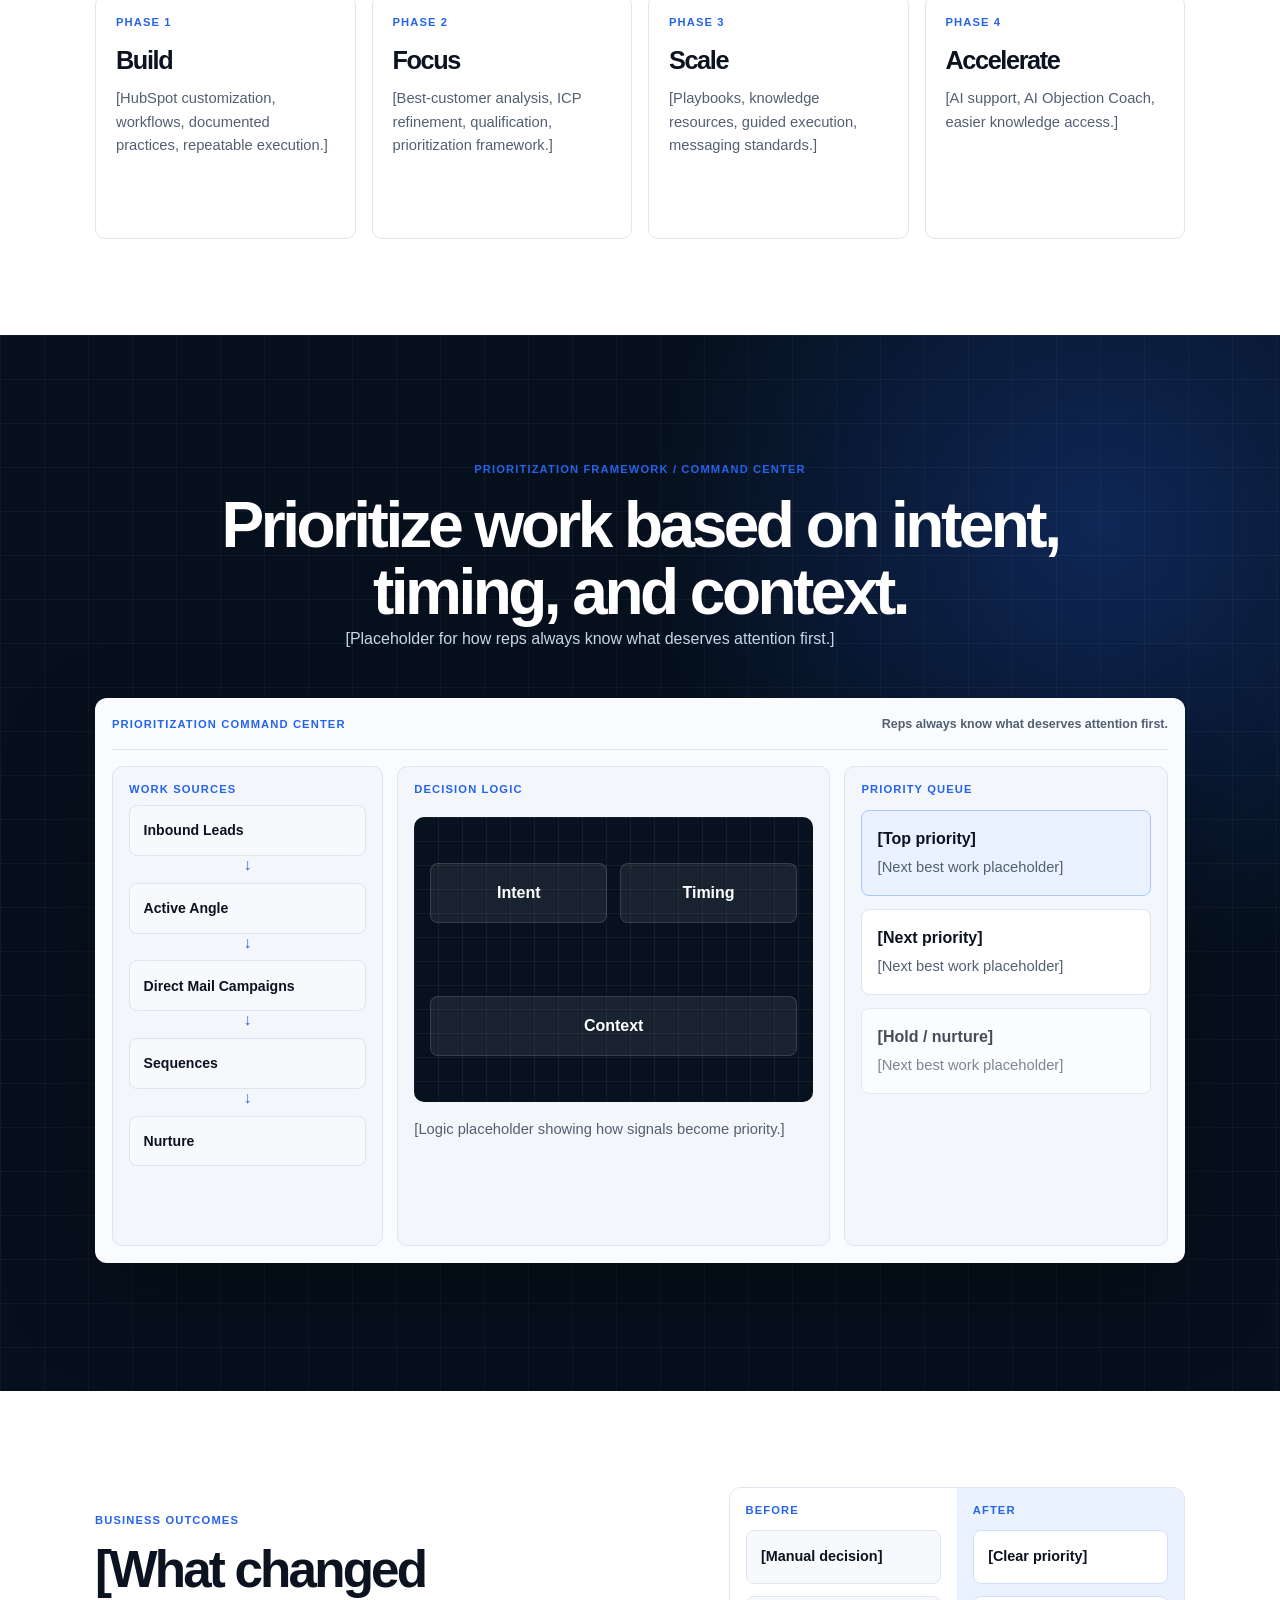
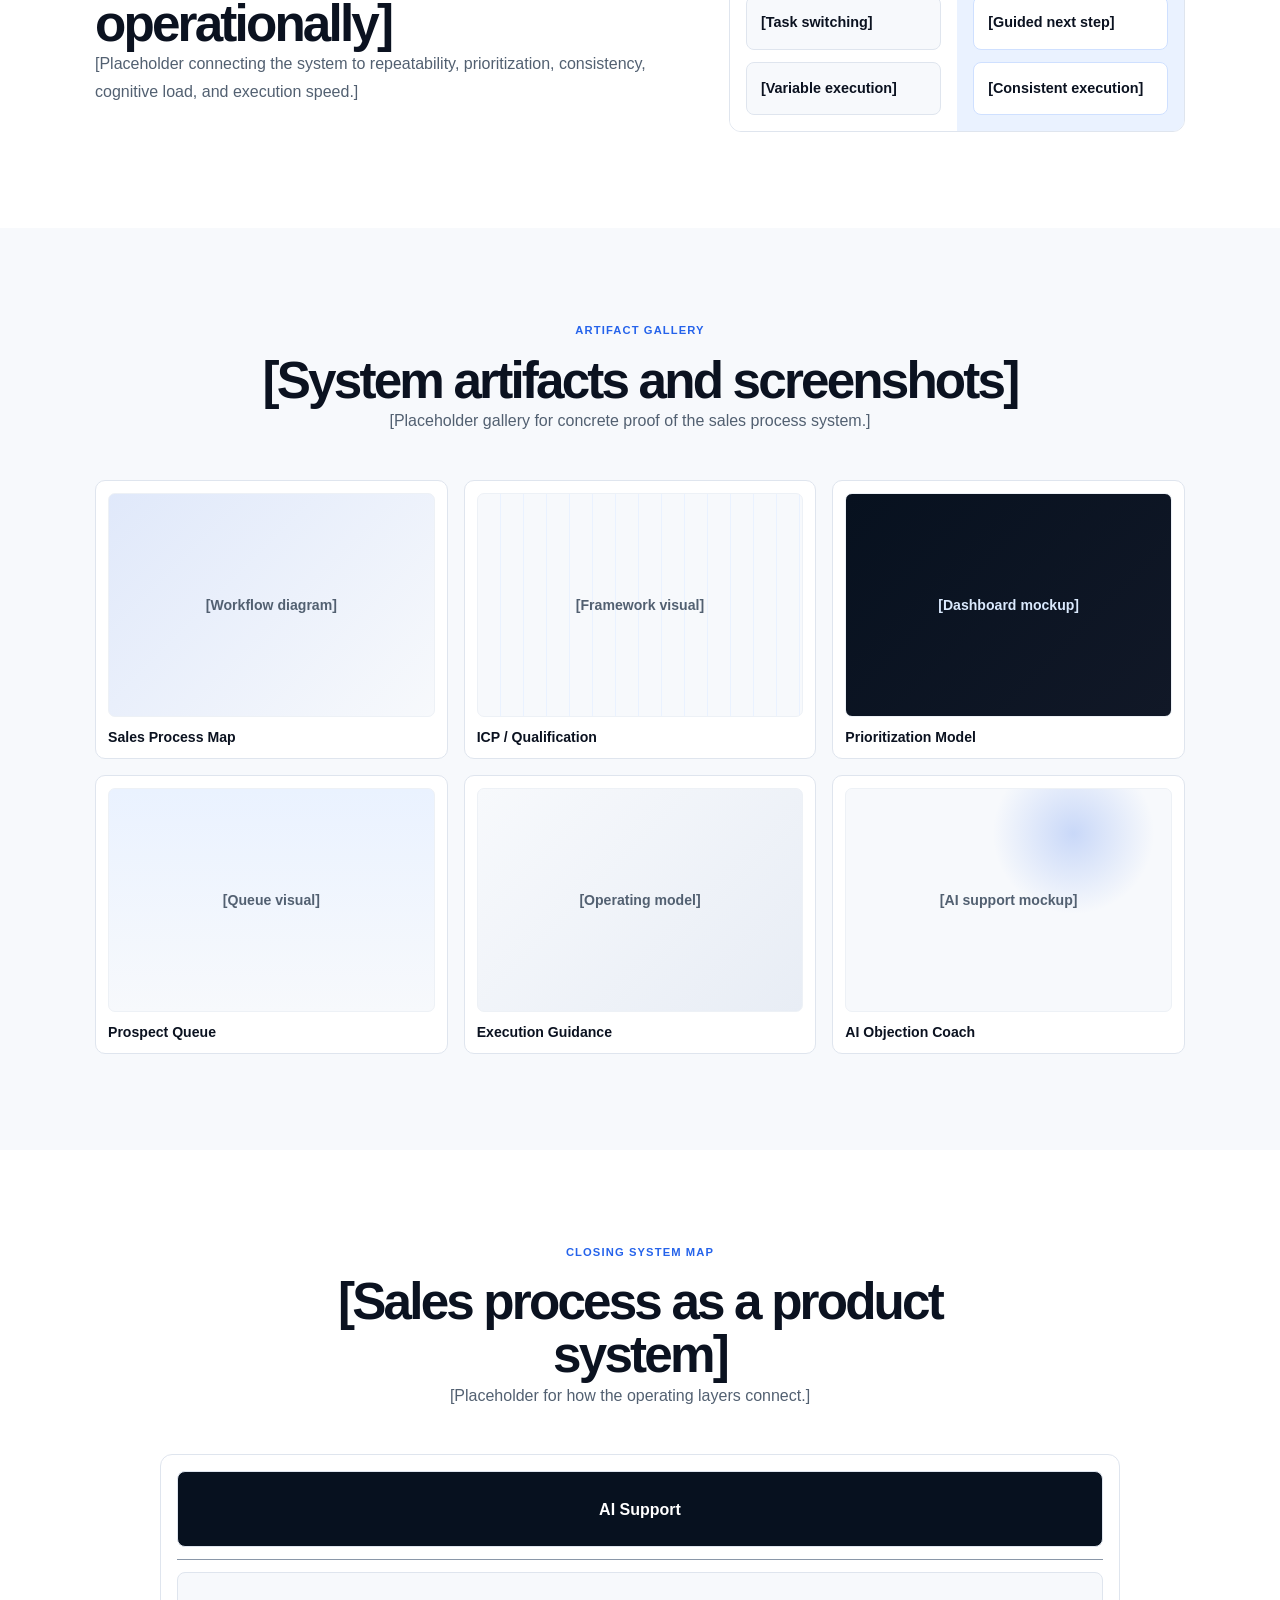
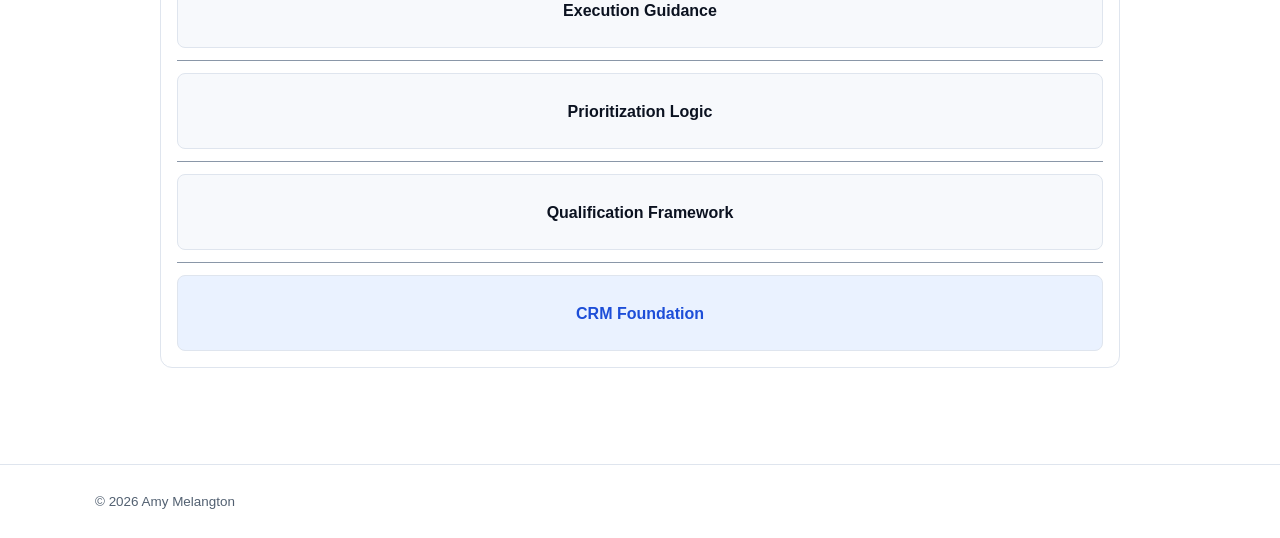
==== commit a2c14047: "Bust case study CSS cache" ====
--- a/creating-repeatable-sales-process.html
+++ b/creating-repeatable-sales-process.html
@@ -7,7 +7,7 @@
 
   <link rel="stylesheet" href="https://cdn.jsdelivr.net/npm/bootstrap@4.5.3/dist/css/bootstrap.min.css" />
   <link rel="stylesheet" href="./index.css" />
-  <link rel="stylesheet" href="./case-study.css" />
+  <link rel="stylesheet" href="./case-study.css?v=editorial-2" />
   <link href="https://fonts.googleapis.com/css2?family=Inter:wght@400;500;600;700;800&display=swap" rel="stylesheet" />
 </head>
 
--- a/case-study.css
+++ b/case-study.css
@@ -1,6 +1,6 @@
 :root {
   --case-ink: #0b1220;
-  --case-muted: #5f6b7a;
+  --case-muted: #526071;
   --case-subtle: #8a97a8;
   --case-line: #dfe5ee;
   --case-soft-line: #edf1f6;
@@ -11,7 +11,6 @@
   --case-blue-dark: #1d4ed8;
   --case-blue-soft: #eaf2ff;
   --case-navy: #07111f;
-  --case-navy-2: #0f172a;
 }
 
 .case-study-page {
@@ -21,119 +20,44 @@
   line-height: 1.6;
 }
 
-.case-study-page h1,
-.case-study-page h2,
-.case-study-page h3,
-.case-study-page p {
-  letter-spacing: 0;
-}
-
 .case-study-page .container {
-  max-width: 1200px;
+  max-width: 1120px;
 }
 
 .case-site-header {
   position: sticky;
   top: 0;
-  background: rgba(247,249,252,0.82);
+  z-index: 1000;
+  background: rgba(247,249,252,0.9);
+  border-bottom: 1px solid var(--case-line);
   backdrop-filter: blur(18px);
-  border-bottom: 1px solid rgba(223,229,238,0.78);
 }
 
 .case-navbar {
-  background: transparent !important;
-  box-shadow: none;
-  padding: 0.9rem 2rem;
-}
-
-.case-navbar .navbar-brand {
-  color: var(--case-ink) !important;
-  font-size: 0.92rem;
-  font-weight: 700;
-  letter-spacing: -0.01em;
-}
-
-.case-navbar .nav-link {
-  color: var(--case-muted) !important;
+  display: flex;
+  justify-content: space-between;
+  align-items: center;
+  max-width: 1120px;
+  margin: 0 auto;
+  padding: 0.9rem 1.25rem;
+  color: var(--case-muted);
   font-size: 0.84rem;
-  font-weight: 600;
-  margin-left: 1.25rem;
-}
-
-.case-navbar .nav-link:hover {
-  color: var(--case-blue) !important;
-}
-
-.case-kicker {
+  font-weight: 650;
+}
+
+.case-back-link {
+  color: var(--case-ink);
+  text-decoration: none;
+}
+
+.case-back-link:hover {
   color: var(--case-blue);
-  font-size: 0.72rem;
-  font-weight: 800;
-  letter-spacing: 0.12em;
-  line-height: 1.2;
-  margin-bottom: 1rem;
-  text-transform: uppercase;
-}
-
-.case-hero-section {
-  min-height: 92vh;
-  display: flex;
-  align-items: center;
-  padding: 8.75rem 0 7rem;
-  background:
-    linear-gradient(rgba(255,255,255,0.035) 1px, transparent 1px),
-    linear-gradient(90deg, rgba(255,255,255,0.035) 1px, transparent 1px),
-    radial-gradient(circle at 82% 20%, rgba(37,99,235,0.42), transparent 30%),
-    radial-gradient(circle at 20% 86%, rgba(37,99,235,0.18), transparent 34%),
-    linear-gradient(135deg,#050b14 0%,#08111f 42%,#101827 100%);
-  background-size: 48px 48px, 48px 48px, auto, auto, auto;
-  color: white;
-  overflow: hidden;
-}
-
-.case-hero-grid {
-  display: grid;
-  grid-template-columns: minmax(0, 0.96fr) minmax(420px, 1.04fr);
-  gap: clamp(3.5rem, 6vw, 6.5rem);
-  align-items: center;
-}
-
-.case-hero-copy h1 {
-  max-width: 820px;
-  margin: 0 0 1.6rem;
-  font-size: clamp(4.25rem, 7vw, 5.75rem);
-  font-weight: 800;
-  letter-spacing: -0.065em;
-  line-height: 0.93;
-}
-
-.case-hero-summary {
-  max-width: 650px;
-  margin: 0;
-  color: #c8d6ea;
-  font-size: 1.16rem;
-  line-height: 1.75;
-}
-
-.case-meta-grid {
-  display: grid;
-  grid-template-columns: repeat(3, minmax(0, 1fr));
-  gap: 1px;
-  overflow: hidden;
-  margin-top: 2.6rem;
-  border: 1px solid rgba(255,255,255,0.13);
-  border-radius: 10px;
-  background: rgba(255,255,255,0.13);
-}
-
-.case-meta-grid div {
-  padding: 1rem;
-  background: rgba(6,14,26,0.58);
-}
-
+  text-decoration: none;
+}
+
+.case-kicker,
 .case-meta-grid span,
-.mockup-topbar span,
-.os-panel span,
-.model-header span,
+.diagram-header span,
 .metric-card span,
 .decision-card > span,
 .roadmap-phase span,
@@ -148,145 +72,158 @@
   font-size: 0.7rem;
   font-weight: 800;
   letter-spacing: 0.1em;
+  line-height: 1.2;
   text-transform: uppercase;
 }
 
+.case-kicker {
+  margin-bottom: 1rem;
+}
+
+.case-hero-section {
+  padding: 6.25rem 0 4.5rem;
+  background: #fff;
+  border-bottom: 1px solid var(--case-line);
+}
+
+.case-hero-copy {
+  max-width: 780px;
+}
+
+.case-hero-copy h1 {
+  margin: 0 0 1.15rem;
+  color: var(--case-ink);
+  font-size: clamp(3.2rem, 6vw, 5.1rem);
+  font-weight: 790;
+  letter-spacing: -0.065em;
+  line-height: 0.96;
+}
+
+.case-hero-summary {
+  max-width: 680px;
+  margin: 0;
+  color: var(--case-muted);
+  font-size: 1.16rem;
+  line-height: 1.75;
+}
+
+.case-meta-grid {
+  display: grid;
+  grid-template-columns: repeat(4, minmax(0, 1fr));
+  gap: 1px;
+  overflow: hidden;
+  margin: 2.4rem 0 2.2rem;
+  border: 1px solid var(--case-line);
+  border-radius: 10px;
+  background: var(--case-line);
+}
+
+.case-meta-grid div {
+  padding: 1rem;
+  background: var(--case-panel);
+}
+
 .case-meta-grid span {
-  color: #8bb8ff;
-  margin-bottom: 0.45rem;
+  margin-bottom: 0.48rem;
 }
 
 .case-meta-grid strong {
   display: block;
-  color: #f8fbff;
-  font-size: 0.86rem;
-  font-weight: 650;
+  color: var(--case-ink);
+  font-size: 0.9rem;
+  font-weight: 680;
   line-height: 1.45;
 }
 
-.system-os-mockup,
+.system-os-diagram,
+.operating-model-card,
 .command-dashboard,
+.comparison-visual,
 .architecture-map {
-  position: relative;
-  border: 1px solid rgba(255,255,255,0.16);
-  border-radius: 14px;
-  background: rgba(250,252,255,0.98);
-  box-shadow: 0 32px 100px rgba(0,0,0,0.42);
-  color: var(--case-ink);
-}
-
-.system-os-mockup {
-  padding: 1rem;
-}
-
-.mockup-topbar,
-.command-topbar,
-.model-header {
+  border: 1px solid var(--case-line);
+  border-radius: 12px;
+  background: var(--case-panel);
+  box-shadow: none;
+}
+
+.system-os-diagram {
+  padding: 1rem;
+}
+
+.diagram-header,
+.command-topbar {
   display: flex;
   justify-content: space-between;
   gap: 1rem;
   align-items: center;
-  padding: 0 0 0.9rem;
+  padding-bottom: 0.9rem;
   border-bottom: 1px solid var(--case-line);
 }
 
-.mockup-topbar strong,
-.command-topbar b,
-.model-header b {
+.diagram-header b,
+.command-topbar b {
   color: var(--case-muted);
   font-size: 0.78rem;
-  font-weight: 600;
-}
-
-.os-flow-strip {
-  display: grid;
-  grid-template-columns: 1fr 24px 1fr 24px 1fr 24px 1fr;
-  gap: 0.42rem;
-  align-items: center;
-  margin: 1rem 0;
-}
-
-.os-flow-strip div {
-  padding: 0.66rem 0.5rem;
-  border: 1px solid #cfe0ff;
-  border-radius: 8px;
-  background: var(--case-blue-soft);
-  color: var(--case-blue-dark);
-  font-size: 0.76rem;
-  font-weight: 750;
-  text-align: center;
-}
-
-.os-flow-strip span {
+  font-weight: 650;
+}
+
+.system-diagram-grid {
+  display: grid;
+  grid-template-columns: 1fr 42px 1.25fr 42px 1fr;
+  align-items: stretch;
+  gap: 0.8rem;
+  padding-top: 1rem;
+}
+
+.system-layer {
+  min-height: 190px;
+  padding: 1rem;
+  border: 1px solid var(--case-line);
+  border-radius: 9px;
+  background: var(--case-bg);
+}
+
+.logic-layer {
+  background: var(--case-navy);
+  color: white;
+}
+
+.system-layer p {
+  margin: 1rem 0 0;
+  color: var(--case-muted);
+  font-size: 0.94rem;
+}
+
+.logic-layer p,
+.logic-layer span {
+  color: #dbeafe;
+}
+
+.system-connector {
+  align-self: center;
   height: 1px;
   background: var(--case-blue);
 }
 
-.os-dashboard-grid {
-  display: grid;
-  grid-template-columns: 1fr 1fr;
-  gap: 0.85rem;
-}
-
-.os-panel {
-  min-height: 136px;
-  padding: 1rem;
-  border: 1px solid var(--case-line);
-  border-radius: 10px;
-  background: var(--case-bg);
-}
-
-.os-panel-primary {
-  grid-column: 1 / -1;
-  min-height: 230px;
-  background:
-    linear-gradient(rgba(255,255,255,0.045) 1px, transparent 1px),
-    linear-gradient(90deg, rgba(255,255,255,0.045) 1px, transparent 1px),
-    #091220;
-  background-size: 28px 28px;
+.logic-pill-row {
+  display: grid;
+  grid-template-columns: repeat(3, 1fr);
+  gap: 0.7rem;
+  margin-top: 1.3rem;
+}
+
+.logic-pill-row b {
+  padding: 1rem 0.65rem;
+  border: 1px solid rgba(255,255,255,0.16);
+  border-radius: 8px;
+  background: rgba(255,255,255,0.08);
   color: white;
-}
-
-.os-panel h3 {
-  margin: 0.65rem 0 1rem;
-  color: inherit;
-  font-size: 1.18rem;
-  font-weight: 760;
-  letter-spacing: -0.025em;
-}
-
-.os-panel p {
-  margin: 0.65rem 0 0;
-  color: var(--case-muted);
-}
-
-.mini-queue-row {
-  display: flex;
-  justify-content: space-between;
-  gap: 0.75rem;
-  align-items: center;
-  margin-top: 0.62rem;
-  padding: 0.78rem 0.85rem;
-  border: 1px solid rgba(255,255,255,0.1);
-  border-radius: 8px;
-  background: rgba(255,255,255,0.055);
-}
-
-.mini-queue-row.active {
-  border-color: rgba(114,166,255,0.5);
-  background: rgba(37,99,235,0.24);
-}
-
-.mini-queue-row b,
-.mini-queue-row em {
-  color: white;
-  font-size: 0.82rem;
-  font-style: normal;
-  font-weight: 650;
+  font-size: 0.88rem;
+  text-align: center;
 }
 
 .case-section {
-  padding: 112px 0;
+  padding: 96px 0;
 }
 
 .snapshot-section,
@@ -299,15 +236,15 @@
 .timeline-section,
 .outcomes-section,
 .closing-map-section {
-  background: #ffffff;
+  background: #fff;
 }
 
 .section-heading-row {
   display: grid;
-  grid-template-columns: minmax(0, 1fr) minmax(320px, 0.54fr);
+  grid-template-columns: minmax(0, 1fr) minmax(300px, 0.52fr);
   gap: 3rem;
   align-items: end;
-  margin-bottom: 2.8rem;
+  margin-bottom: 2.6rem;
 }
 
 .section-heading-row h2,
@@ -316,15 +253,15 @@
 .outcomes-layout h2 {
   margin: 0;
   color: var(--case-ink);
-  font-size: clamp(2.35rem, 4.2vw, 3.75rem);
+  font-size: clamp(2.2rem, 4vw, 3.35rem);
   font-weight: 780;
   letter-spacing: -0.055em;
-  line-height: 1.02;
+  line-height: 1.04;
 }
 
 .section-heading-centered {
-  max-width: 820px;
-  margin: 0 auto 3rem;
+  max-width: 780px;
+  margin: 0 auto 2.8rem;
   text-align: center;
 }
 
@@ -333,7 +270,7 @@
   margin: 0;
   color: var(--case-muted);
   font-size: 1rem;
-  line-height: 1.78;
+  line-height: 1.75;
 }
 
 .metric-panel-grid {
@@ -341,26 +278,21 @@
   grid-template-columns: repeat(4, minmax(0, 1fr));
   overflow: hidden;
   border: 1px solid var(--case-line);
-  border-radius: 12px;
+  border-radius: 10px;
+  background: var(--case-line);
+  gap: 1px;
+}
+
+.metric-card {
+  min-height: 168px;
+  padding: 1.25rem;
   background: var(--case-panel);
-  box-shadow: none;
-}
-
-.metric-card {
-  min-height: 188px;
-  padding: 1.35rem;
-  border-right: 1px solid var(--case-line);
-  background: var(--case-panel);
-}
-
-.metric-card:last-child {
-  border-right: 0;
 }
 
 .metric-card h3 {
-  margin: 1.25rem 0 0.65rem;
-  color: var(--case-ink);
-  font-size: 1.42rem;
+  margin: 1.2rem 0 0.55rem;
+  color: var(--case-ink);
+  font-size: 1.32rem;
   font-weight: 760;
   letter-spacing: -0.04em;
 }
@@ -371,7 +303,8 @@
 .friction-grid p,
 .comparison-column p,
 .priority-item p,
-.decision-engine p {
+.decision-engine p,
+.system-layer p {
   margin: 0;
   color: var(--case-muted);
   font-size: 0.92rem;
@@ -381,38 +314,36 @@
 .goal-grid,
 .outcomes-layout {
   display: grid;
-  grid-template-columns: minmax(0, 1fr) minmax(380px, 0.84fr);
-  gap: clamp(3.25rem, 6vw, 5.75rem);
+  grid-template-columns: minmax(0, 1fr) minmax(360px, 0.82fr);
+  gap: clamp(3rem, 6vw, 5rem);
   align-items: center;
 }
 
-.operating-model-card,
-.comparison-visual {
-  border: 1px solid var(--case-line);
-  border-radius: 14px;
-  background: var(--case-panel);
-  box-shadow: none;
-}
-
 .operating-model-card {
   padding: 1rem;
 }
 
 .model-path {
   display: grid;
-  grid-template-columns: 1fr 24px 1fr 24px 1fr;
-  gap: 0.42rem;
+  grid-template-columns: 1fr 28px 1fr 28px 1fr;
+  gap: 0.5rem;
   align-items: center;
   margin: 1rem 0;
 }
 
-.model-path div {
-  padding: 0.78rem;
+.model-path div,
+.comparison-node,
+.source-stack div,
+.priority-item {
   border: 1px solid var(--case-line);
   border-radius: 8px;
   background: var(--case-bg);
-  color: var(--case-ink);
-  font-size: 0.82rem;
+}
+
+.model-path div {
+  padding: 0.82rem;
+  color: var(--case-ink);
+  font-size: 0.83rem;
   font-weight: 700;
   text-align: center;
 }
@@ -428,7 +359,7 @@
   gap: 1px;
   overflow: hidden;
   border: 1px solid var(--case-line);
-  border-radius: 10px;
+  border-radius: 9px;
   background: var(--case-line);
 }
 
@@ -439,7 +370,7 @@
 
 .friction-grid strong {
   display: block;
-  margin-bottom: 0.24rem;
+  margin-bottom: 0.28rem;
   color: var(--case-ink);
   font-size: 0.9rem;
 }
@@ -451,18 +382,17 @@
 }
 
 .decision-card {
-  min-height: 258px;
-  padding: 1.35rem;
-  border: 1px solid var(--case-line);
-  border-radius: 12px;
+  min-height: 240px;
+  padding: 1.25rem;
+  border: 1px solid var(--case-line);
+  border-radius: 10px;
   background: var(--case-panel);
-  box-shadow: none;
 }
 
 .decision-card h3 {
-  margin: 1rem 0 0.62rem;
-  color: var(--case-ink);
-  font-size: 1.24rem;
+  margin: 1rem 0 0.6rem;
+  color: var(--case-ink);
+  font-size: 1.2rem;
   font-weight: 760;
   letter-spacing: -0.035em;
 }
@@ -472,13 +402,13 @@
   grid-template-columns: repeat(3, 1fr);
   gap: 0.42rem;
   max-width: 142px;
-  margin-bottom: 1.25rem;
+  margin-bottom: 1.2rem;
 }
 
 .decision-mini-diagram span {
   height: 34px;
   border: 1px solid #cfe0ff;
-  border-radius: 8px;
+  border-radius: 7px;
   background: var(--case-blue-soft);
 }
 
@@ -500,7 +430,7 @@
 .roadmap:before {
   content: "";
   position: absolute;
-  top: 1.24rem;
+  top: 1.22rem;
   left: 7%;
   right: 7%;
   height: 1px;
@@ -509,19 +439,18 @@
 
 .roadmap-phase {
   position: relative;
-  min-height: 260px;
-  padding: 1.3rem;
-  border: 1px solid var(--case-line);
-  border-radius: 12px;
+  min-height: 244px;
+  padding: 1.25rem;
+  border: 1px solid var(--case-line);
+  border-radius: 10px;
   background: var(--case-panel);
-  box-shadow: none;
 }
 
 .roadmap-phase:before {
   content: "";
   position: absolute;
-  top: -3.1rem;
-  left: 1.3rem;
+  top: -3.06rem;
+  left: 1.25rem;
   width: 14px;
   height: 14px;
   border: 3px solid white;
@@ -531,15 +460,15 @@
 }
 
 .roadmap-phase h3 {
-  margin: 1rem 0 0.75rem;
-  color: var(--case-ink);
-  font-size: 1.68rem;
+  margin: 1rem 0 0.7rem;
+  color: var(--case-ink);
+  font-size: 1.58rem;
   font-weight: 780;
   letter-spacing: -0.055em;
 }
 
 .command-section {
-  padding: 136px 0;
+  padding: 128px 0;
   background:
     linear-gradient(rgba(255,255,255,0.035) 1px, transparent 1px),
     linear-gradient(90deg, rgba(255,255,255,0.035) 1px, transparent 1px),
@@ -549,9 +478,13 @@
   color: white;
 }
 
-.command-heading h2,
-.command-heading .section-intro {
+.command-heading {
+  max-width: 860px;
+}
+
+.command-heading h2 {
   color: white;
+  font-size: clamp(2.7rem, 5vw, 4.5rem);
 }
 
 .command-heading .section-intro {
@@ -561,11 +494,13 @@
 .command-dashboard {
   padding: 1rem;
   background: #f9fbff;
+  border-color: rgba(255,255,255,0.18);
+  box-shadow: 0 36px 90px rgba(0,0,0,0.32);
 }
 
 .command-grid {
   display: grid;
-  grid-template-columns: minmax(210px, 0.72fr) minmax(280px, 1fr) minmax(250px, 0.82fr);
+  grid-template-columns: minmax(220px, 0.72fr) minmax(330px, 1.15fr) minmax(270px, 0.86fr);
   gap: 0.9rem;
   margin-top: 1rem;
 }
@@ -573,7 +508,7 @@
 .source-stack,
 .decision-engine,
 .priority-board {
-  min-height: 440px;
+  min-height: 480px;
   padding: 1rem;
   border: 1px solid var(--case-line);
   border-radius: 10px;
@@ -581,15 +516,11 @@
 }
 
 .source-stack div {
-  padding: 0.78rem 0.85rem;
-  margin-top: 0.5rem;
-  border: 1px solid var(--case-line);
-  border-radius: 8px;
-  background: white;
-  color: var(--case-ink);
-  font-size: 0.86rem;
+  padding: 0.82rem 0.85rem;
+  margin-top: 0.52rem;
+  color: var(--case-ink);
+  font-size: 0.88rem;
   font-weight: 720;
-  box-shadow: none;
 }
 
 .source-stack i {
@@ -597,17 +528,16 @@
   color: var(--case-blue);
   font-style: normal;
   font-weight: 800;
-  line-height: 1.15;
+  line-height: 1.16;
   text-align: center;
 }
 
 .engine-ring {
-  position: relative;
   display: grid;
   grid-template-columns: 1fr 1fr;
-  gap: 0.75rem;
+  gap: 0.8rem;
   align-items: center;
-  min-height: 250px;
+  min-height: 285px;
   margin: 1.25rem 0 1rem;
   padding: 1rem;
   border-radius: 10px;
@@ -619,7 +549,7 @@
 }
 
 .engine-ring div {
-  padding: 0.95rem;
+  padding: 1rem;
   border: 1px solid rgba(255,255,255,0.13);
   border-radius: 8px;
   background: rgba(255,255,255,0.075);
@@ -634,9 +564,7 @@
 
 .priority-item {
   padding: 0.95rem;
-  margin-top: 0.75rem;
-  border: 1px solid var(--case-line);
-  border-radius: 8px;
+  margin-top: 0.8rem;
   background: white;
 }
 
@@ -673,9 +601,6 @@
 .comparison-node {
   padding: 0.9rem;
   margin-top: 0.75rem;
-  border: 1px solid var(--case-line);
-  border-radius: 8px;
-  background: var(--case-bg);
   color: var(--case-ink);
   font-size: 0.9rem;
   font-weight: 720;
@@ -695,9 +620,8 @@
 .artifact-card {
   padding: 0.75rem;
   border: 1px solid var(--case-line);
-  border-radius: 12px;
+  border-radius: 10px;
   background: white;
-  box-shadow: none;
 }
 
 .artifact-shot {
@@ -707,7 +631,7 @@
   justify-content: center;
   margin-bottom: 0.75rem;
   border: 1px solid var(--case-soft-line);
-  border-radius: 8px;
+  border-radius: 7px;
   color: var(--case-muted);
   font-size: 0.88rem;
   font-weight: 760;
@@ -730,16 +654,14 @@
 }
 
 .architecture-map {
-  max-width: 920px;
+  max-width: 960px;
   margin: 0 auto;
   padding: 1rem;
-  border-color: var(--case-line);
-  box-shadow: none;
 }
 
 .architecture-layer {
   display: flex;
-  min-height: 72px;
+  min-height: 76px;
   align-items: center;
   justify-content: center;
   border: 1px solid var(--case-line);
@@ -767,13 +689,18 @@
 }
 
 .case-footer {
-  background: #050b14;
-  color: #98a4b4;
-  font-family: Inter, -apple-system, BlinkMacSystemFont, "Segoe UI", sans-serif;
+  padding: 1.6rem 0;
+  border-top: 1px solid var(--case-line);
+  background: #fff;
+  color: var(--case-muted);
+  font-size: 0.84rem;
+}
+
+.case-footer p {
+  margin: 0;
 }
 
 @media (max-width: 1100px) {
-  .case-hero-grid,
   .goal-grid,
   .outcomes-layout,
   .command-grid {
@@ -782,8 +709,19 @@
 
   .metric-panel-grid,
   .roadmap,
-  .artifact-grid {
+  .artifact-grid,
+  .case-meta-grid {
     grid-template-columns: repeat(2, minmax(0, 1fr));
+  }
+
+  .system-diagram-grid {
+    grid-template-columns: 1fr;
+  }
+
+  .system-connector {
+    width: 1px;
+    height: 24px;
+    margin: 0 auto;
   }
 
   .roadmap:before {
@@ -805,26 +743,27 @@
 
 @media (max-width: 768px) {
   .case-navbar {
+    display: block;
     padding: 0.85rem 1rem;
   }
 
-  .case-navbar .nav-link {
-    margin-left: 0;
+  .case-navbar span {
+    display: block;
+    margin-top: 0.35rem;
   }
 
   .case-hero-section {
-    min-height: auto;
-    padding: 7.25rem 0 4.75rem;
+    padding: 4.8rem 0 3.4rem;
   }
 
   .case-hero-copy h1 {
-    font-size: clamp(2.75rem, 13vw, 4rem);
+    font-size: clamp(2.55rem, 12vw, 3.6rem);
     letter-spacing: -0.055em;
   }
 
   .case-section,
   .command-section {
-    padding: 76px 0;
+    padding: 72px 0;
   }
 
   .case-meta-grid,
@@ -832,8 +771,7 @@
   .decision-grid,
   .roadmap,
   .artifact-grid,
-  .comparison-visual,
-  .os-dashboard-grid {
+  .comparison-visual {
     grid-template-columns: 1fr;
   }
 
@@ -845,41 +783,23 @@
   .section-heading-row h2,
   .section-heading-centered h2,
   .goal-grid h2,
-  .outcomes-layout h2 {
+  .outcomes-layout h2,
+  .command-heading h2 {
     font-size: clamp(2rem, 10vw, 2.85rem);
   }
 
-  .os-flow-strip,
   .model-path {
     grid-template-columns: 1fr;
   }
 
-  .os-flow-strip span,
   .model-path span {
     width: 1px;
     height: 18px;
     margin: 0 auto;
   }
 
-  .metric-card {
-    min-height: auto;
-    border-right: 0;
-    border-bottom: 1px solid var(--case-line);
-  }
-
-  .metric-card:last-child {
-    border-bottom: 0;
-  }
-
-  .mockup-topbar,
-  .command-topbar,
-  .model-header {
+  .diagram-header,
+  .command-topbar {
     display: block;
   }
-
-  .source-stack div,
-  .priority-item,
-  .comparison-node {
-    font-size: 0.86rem;
-  }
-}
+}
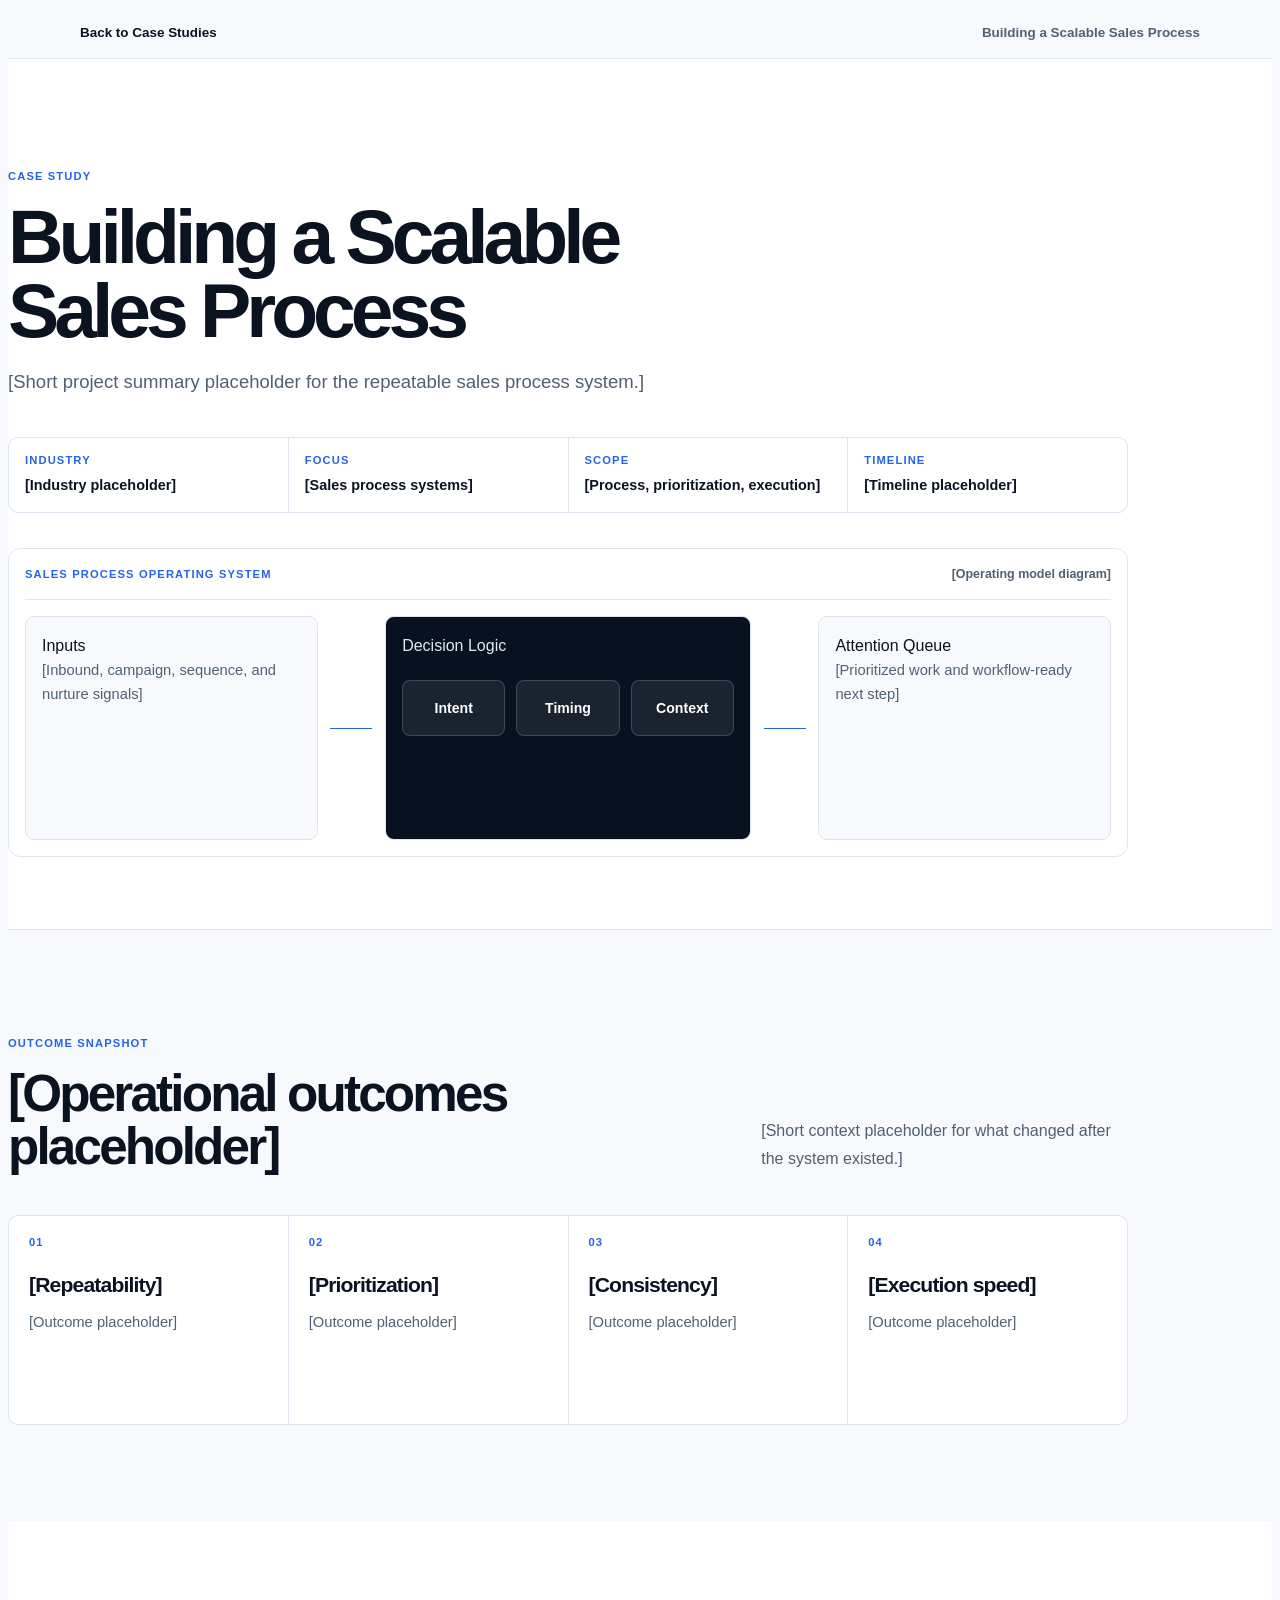
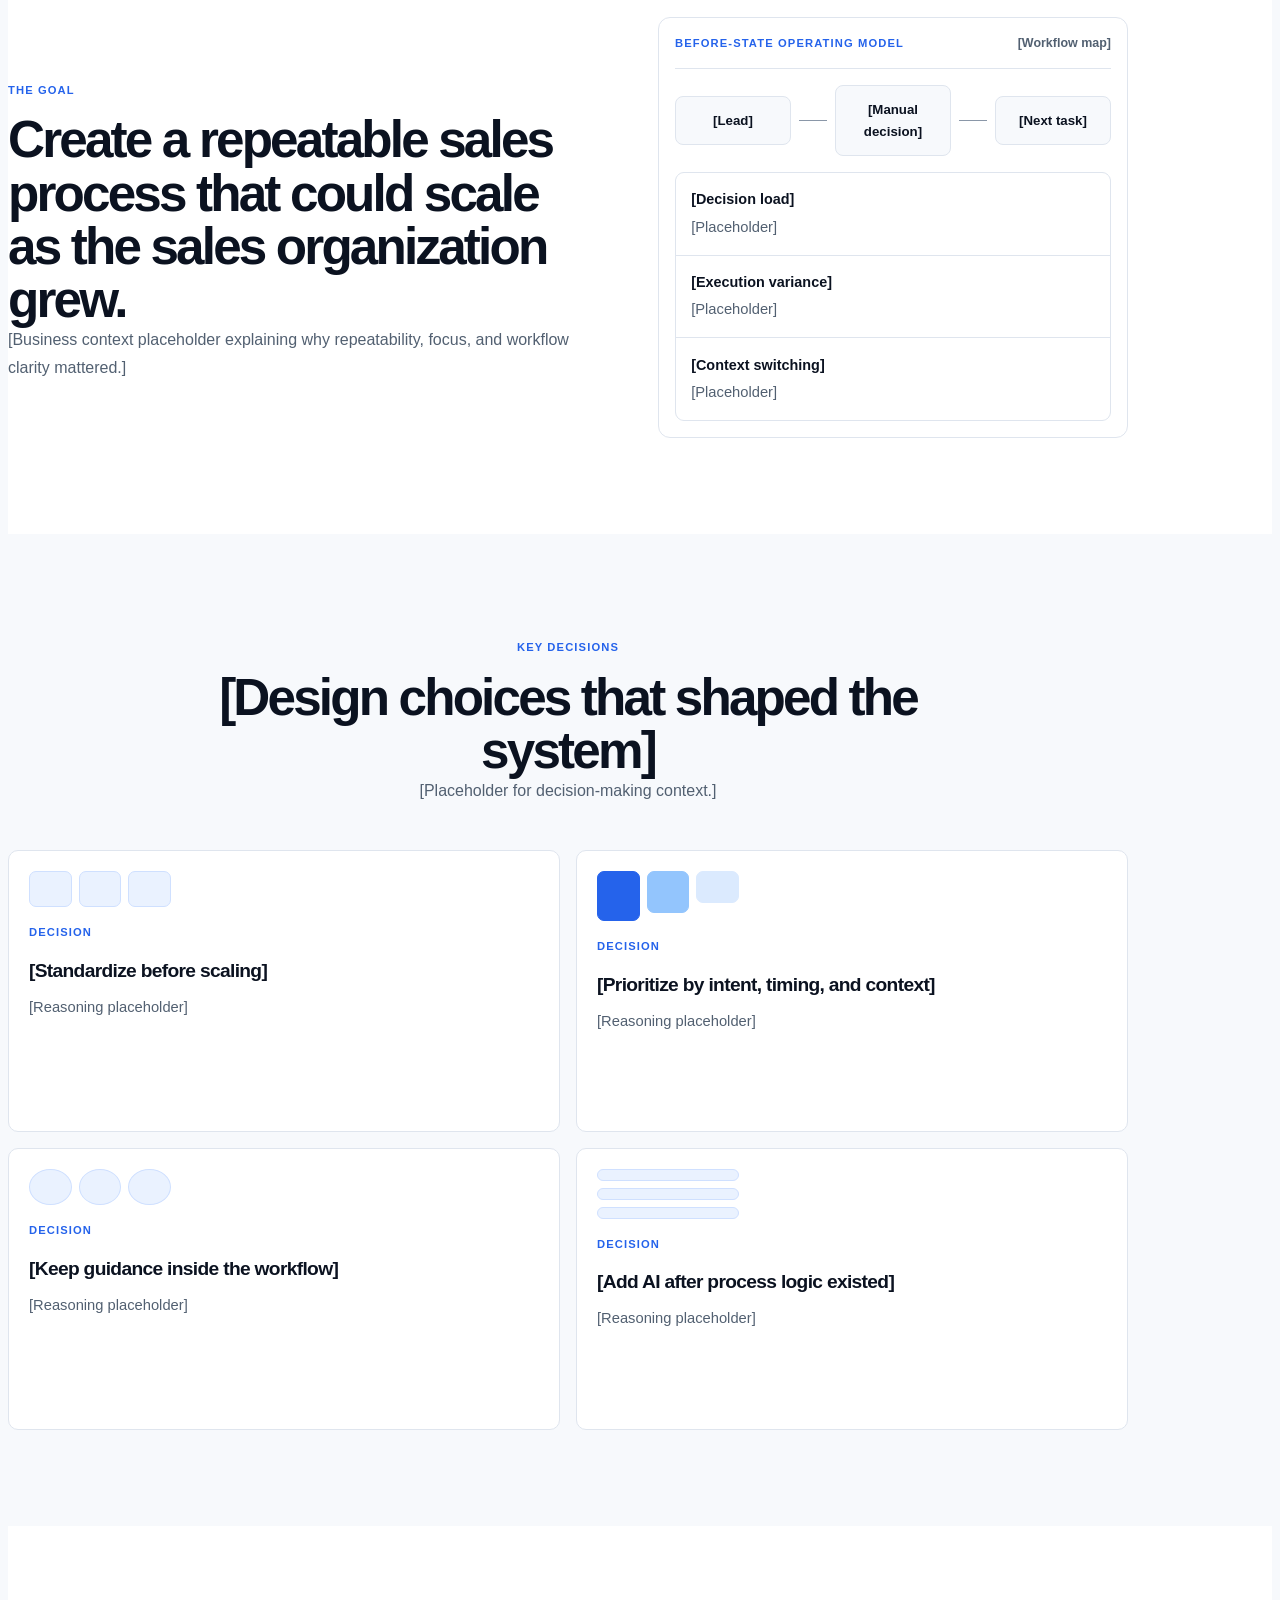
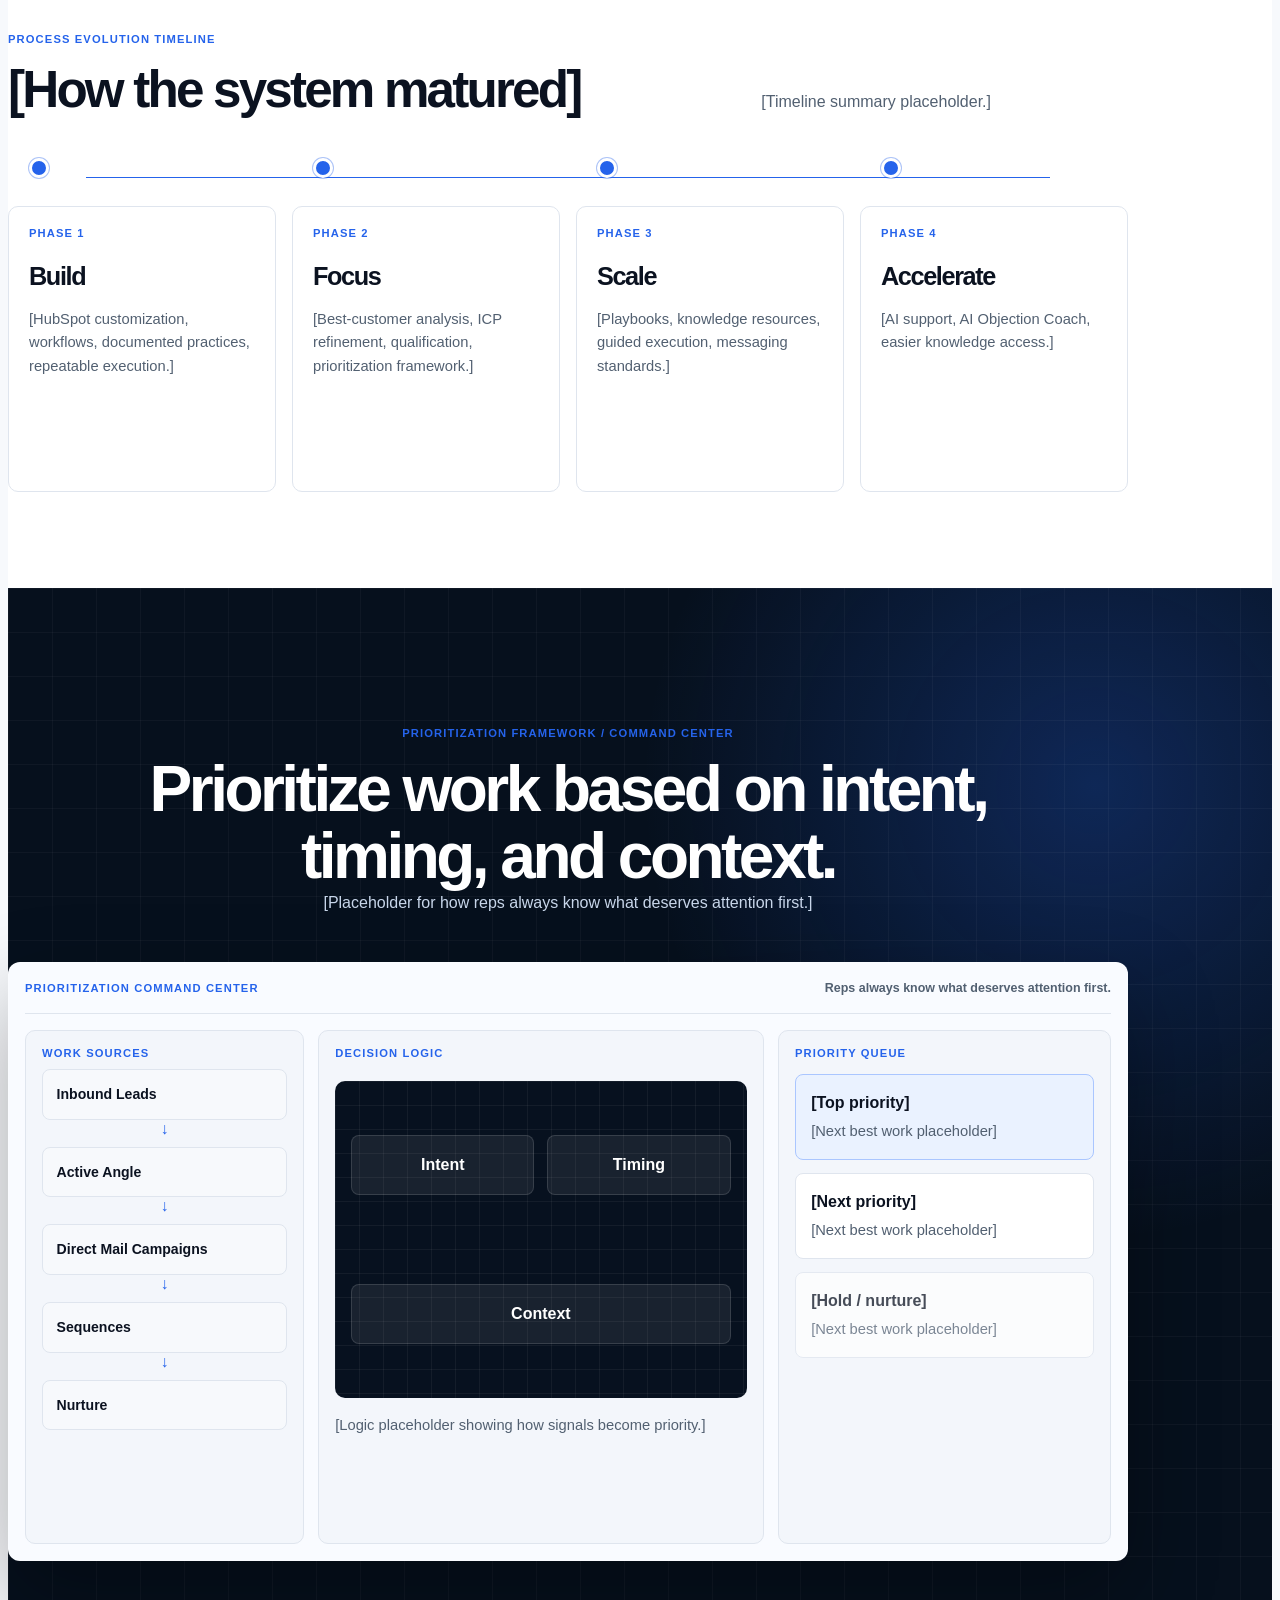
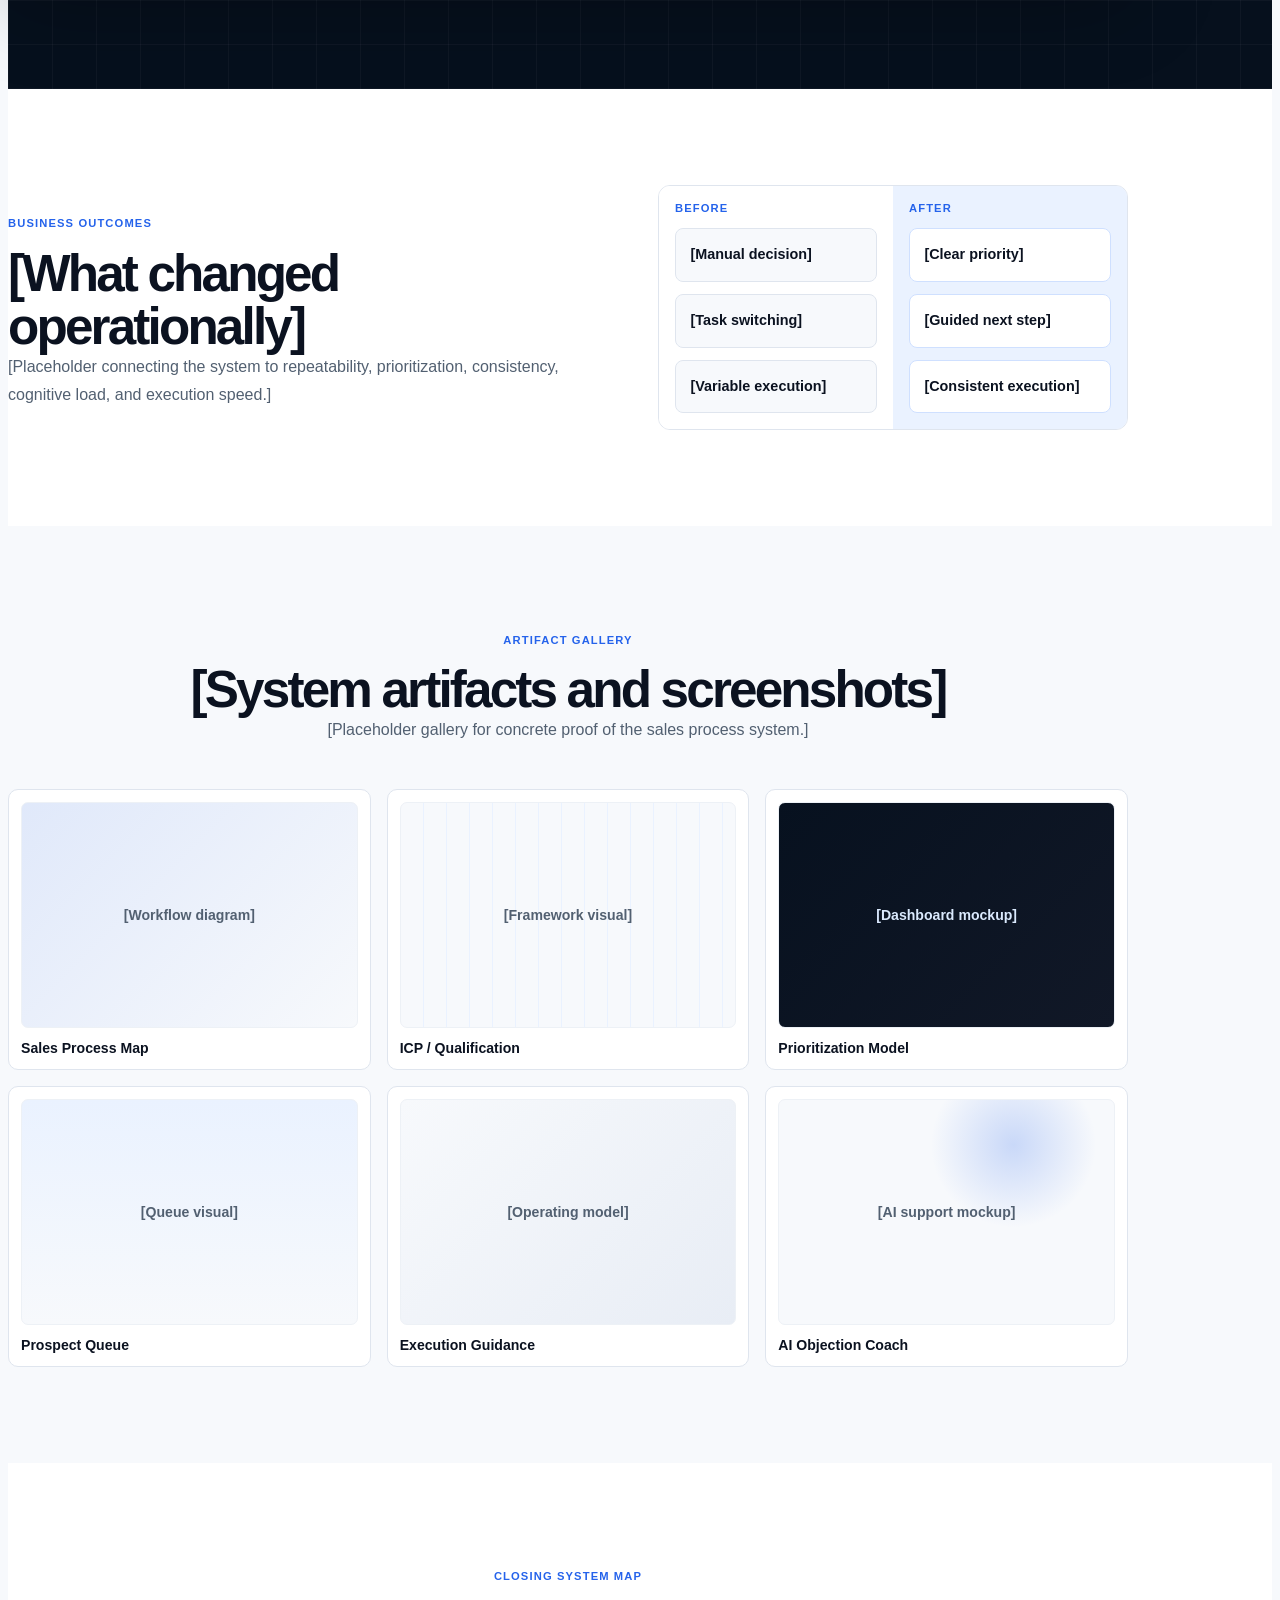
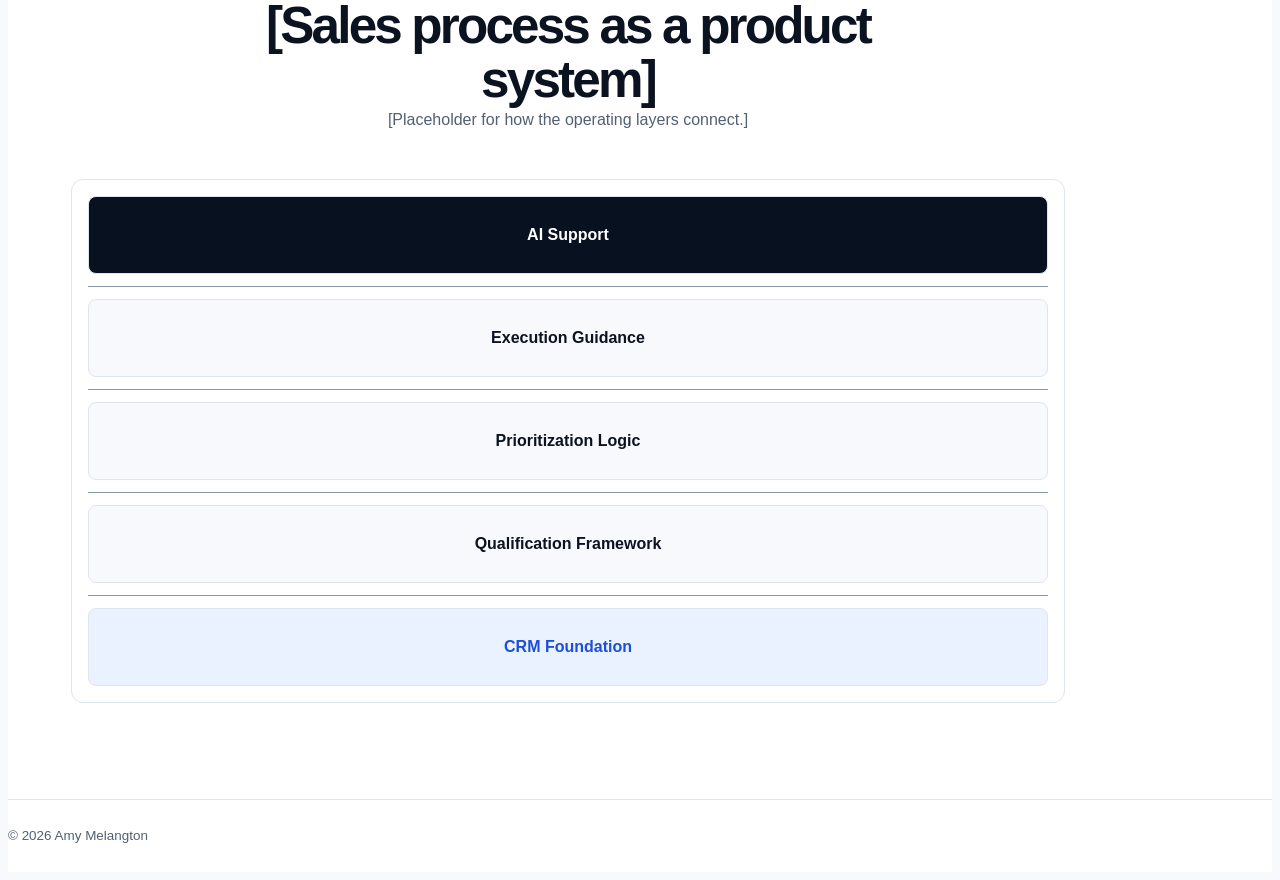
==== commit cc7f336a: "Isolate case study from shared site styles" ====
--- a/creating-repeatable-sales-process.html
+++ b/creating-repeatable-sales-process.html
@@ -5,9 +5,7 @@
   <meta name="viewport" content="width=device-width, initial-scale=1.0" />
   <title>Building a Scalable Sales Process | Amy Melangton</title>
 
-  <link rel="stylesheet" href="https://cdn.jsdelivr.net/npm/bootstrap@4.5.3/dist/css/bootstrap.min.css" />
-  <link rel="stylesheet" href="./index.css" />
-  <link rel="stylesheet" href="./case-study.css?v=editorial-2" />
+  <link rel="stylesheet" href="./case-study.css?v=editorial-3" />
   <link href="https://fonts.googleapis.com/css2?family=Inter:wght@400;500;600;700;800&display=swap" rel="stylesheet" />
 </head>
 
@@ -30,48 +28,20 @@
           </div>
 
           <div class="case-meta-grid" aria-label="Case study metadata">
-            <div>
-              <span>Industry</span>
-              <strong>[Industry placeholder]</strong>
-            </div>
-            <div>
-              <span>Focus</span>
-              <strong>[Sales process systems]</strong>
-            </div>
-            <div>
-              <span>Scope</span>
-              <strong>[Process, prioritization, execution]</strong>
-            </div>
-            <div>
-              <span>Timeline</span>
-              <strong>[Timeline placeholder]</strong>
-            </div>
+            <div><span>Industry</span><strong>[Industry placeholder]</strong></div>
+            <div><span>Focus</span><strong>[Sales process systems]</strong></div>
+            <div><span>Scope</span><strong>[Process, prioritization, execution]</strong></div>
+            <div><span>Timeline</span><strong>[Timeline placeholder]</strong></div>
           </div>
 
           <div class="system-os-diagram" aria-label="Sales Process Operating System diagram">
-            <div class="diagram-header">
-              <span>Sales Process Operating System</span>
-              <b>[Operating model diagram]</b>
-            </div>
+            <div class="diagram-header"><span>Sales Process Operating System</span><b>[Operating model diagram]</b></div>
             <div class="system-diagram-grid">
-              <div class="system-layer signal-layer">
-                <span>Inputs</span>
-                <p>[Inbound, campaign, sequence, and nurture signals]</p>
-              </div>
+              <div class="system-layer signal-layer"><span>Inputs</span><p>[Inbound, campaign, sequence, and nurture signals]</p></div>
               <div class="system-connector"></div>
-              <div class="system-layer logic-layer">
-                <span>Decision Logic</span>
-                <div class="logic-pill-row">
-                  <b>Intent</b>
-                  <b>Timing</b>
-                  <b>Context</b>
-                </div>
-              </div>
+              <div class="system-layer logic-layer"><span>Decision Logic</span><div class="logic-pill-row"><b>Intent</b><b>Timing</b><b>Context</b></div></div>
               <div class="system-connector"></div>
-              <div class="system-layer queue-layer">
-                <span>Attention Queue</span>
-                <p>[Prioritized work and workflow-ready next step]</p>
-              </div>
+              <div class="system-layer queue-layer"><span>Attention Queue</span><p>[Prioritized work and workflow-ready next step]</p></div>
             </div>
           </div>
         </div>
@@ -80,13 +50,9 @@
       <section id="snapshot" class="case-section snapshot-section">
         <div class="container">
           <div class="section-heading-row">
-            <div>
-              <p class="case-kicker">Outcome Snapshot</p>
-              <h2>[Operational outcomes placeholder]</h2>
-            </div>
+            <div><p class="case-kicker">Outcome Snapshot</p><h2>[Operational outcomes placeholder]</h2></div>
             <p class="section-copy">[Short context placeholder for what changed after the system existed.]</p>
           </div>
-
           <div class="metric-panel-grid">
             <article class="metric-card"><span>01</span><h3>[Repeatability]</h3><p>[Outcome placeholder]</p></article>
             <article class="metric-card"><span>02</span><h3>[Prioritization]</h3><p>[Outcome placeholder]</p></article>
@@ -98,80 +64,30 @@
 
       <section id="goal" class="case-section goal-section">
         <div class="container goal-grid">
-          <div>
-            <p class="case-kicker">The Goal</p>
-            <h2>Create a repeatable sales process that could scale as the sales organization grew.</h2>
-            <p class="section-copy">[Business context placeholder explaining why repeatability, focus, and workflow clarity mattered.]</p>
-          </div>
-
+          <div><p class="case-kicker">The Goal</p><h2>Create a repeatable sales process that could scale as the sales organization grew.</h2><p class="section-copy">[Business context placeholder explaining why repeatability, focus, and workflow clarity mattered.]</p></div>
           <div class="operating-model-card" aria-label="Before-state operating model visual">
-            <div class="diagram-header">
-              <span>Before-State Operating Model</span>
-              <b>[Workflow map]</b>
-            </div>
-            <div class="model-path scattered">
-              <div>[Lead]</div>
-              <span></span>
-              <div>[Manual decision]</div>
-              <span></span>
-              <div>[Next task]</div>
-            </div>
-            <div class="friction-grid">
-              <div><strong>[Decision load]</strong><p>[Placeholder]</p></div>
-              <div><strong>[Execution variance]</strong><p>[Placeholder]</p></div>
-              <div><strong>[Context switching]</strong><p>[Placeholder]</p></div>
-            </div>
+            <div class="diagram-header"><span>Before-State Operating Model</span><b>[Workflow map]</b></div>
+            <div class="model-path scattered"><div>[Lead]</div><span></span><div>[Manual decision]</div><span></span><div>[Next task]</div></div>
+            <div class="friction-grid"><div><strong>[Decision load]</strong><p>[Placeholder]</p></div><div><strong>[Execution variance]</strong><p>[Placeholder]</p></div><div><strong>[Context switching]</strong><p>[Placeholder]</p></div></div>
           </div>
         </div>
       </section>
 
       <section id="decisions" class="case-section decisions-section">
         <div class="container">
-          <div class="section-heading-centered">
-            <p class="case-kicker">Key Decisions</p>
-            <h2>[Design choices that shaped the system]</h2>
-            <p class="section-intro">[Placeholder for decision-making context.]</p>
-          </div>
-
+          <div class="section-heading-centered"><p class="case-kicker">Key Decisions</p><h2>[Design choices that shaped the system]</h2><p class="section-intro">[Placeholder for decision-making context.]</p></div>
           <div class="decision-grid">
-            <article class="decision-card">
-              <div class="decision-mini-diagram"><span></span><span></span><span></span></div>
-              <span>Decision</span>
-              <h3>[Standardize before scaling]</h3>
-              <p>[Reasoning placeholder]</p>
-            </article>
-            <article class="decision-card">
-              <div class="decision-mini-diagram decision-mini-diagram-ranked"><span></span><span></span><span></span></div>
-              <span>Decision</span>
-              <h3>[Prioritize by intent, timing, and context]</h3>
-              <p>[Reasoning placeholder]</p>
-            </article>
-            <article class="decision-card">
-              <div class="decision-mini-diagram decision-mini-diagram-loop"><span></span><span></span><span></span></div>
-              <span>Decision</span>
-              <h3>[Keep guidance inside the workflow]</h3>
-              <p>[Reasoning placeholder]</p>
-            </article>
-            <article class="decision-card">
-              <div class="decision-mini-diagram decision-mini-diagram-layered"><span></span><span></span><span></span></div>
-              <span>Decision</span>
-              <h3>[Add AI after process logic existed]</h3>
-              <p>[Reasoning placeholder]</p>
-            </article>
+            <article class="decision-card"><div class="decision-mini-diagram"><span></span><span></span><span></span></div><span>Decision</span><h3>[Standardize before scaling]</h3><p>[Reasoning placeholder]</p></article>
+            <article class="decision-card"><div class="decision-mini-diagram decision-mini-diagram-ranked"><span></span><span></span><span></span></div><span>Decision</span><h3>[Prioritize by intent, timing, and context]</h3><p>[Reasoning placeholder]</p></article>
+            <article class="decision-card"><div class="decision-mini-diagram decision-mini-diagram-loop"><span></span><span></span><span></span></div><span>Decision</span><h3>[Keep guidance inside the workflow]</h3><p>[Reasoning placeholder]</p></article>
+            <article class="decision-card"><div class="decision-mini-diagram decision-mini-diagram-layered"><span></span><span></span><span></span></div><span>Decision</span><h3>[Add AI after process logic existed]</h3><p>[Reasoning placeholder]</p></article>
           </div>
         </div>
       </section>
 
       <section id="timeline" class="case-section timeline-section">
         <div class="container">
-          <div class="section-heading-row timeline-heading">
-            <div>
-              <p class="case-kicker">Process Evolution Timeline</p>
-              <h2>[How the system matured]</h2>
-            </div>
-            <p class="section-copy">[Timeline summary placeholder.]</p>
-          </div>
-
+          <div class="section-heading-row timeline-heading"><div><p class="case-kicker">Process Evolution Timeline</p><h2>[How the system matured]</h2></div><p class="section-copy">[Timeline summary placeholder.]</p></div>
           <div class="roadmap" aria-label="Product roadmap style process evolution">
             <article class="roadmap-phase"><span>Phase 1</span><h3>Build</h3><p>[HubSpot customization, workflows, documented practices, repeatable execution.]</p></article>
             <article class="roadmap-phase"><span>Phase 2</span><h3>Focus</h3><p>[Best-customer analysis, ICP refinement, qualification, prioritization framework.]</p></article>
@@ -183,44 +99,13 @@
 
       <section id="command-center" class="case-section command-section">
         <div class="container">
-          <div class="section-heading-centered command-heading">
-            <p class="case-kicker">Prioritization Framework / Command Center</p>
-            <h2>Prioritize work based on intent, timing, and context.</h2>
-            <p class="section-intro">[Placeholder for how reps always know what deserves attention first.]</p>
-          </div>
-
+          <div class="section-heading-centered command-heading"><p class="case-kicker">Prioritization Framework / Command Center</p><h2>Prioritize work based on intent, timing, and context.</h2><p class="section-intro">[Placeholder for how reps always know what deserves attention first.]</p></div>
           <div class="command-dashboard" aria-label="Prioritization Command Center dashboard mockup">
-            <div class="command-topbar">
-              <span>Prioritization Command Center</span>
-              <b>Reps always know what deserves attention first.</b>
-            </div>
-
+            <div class="command-topbar"><span>Prioritization Command Center</span><b>Reps always know what deserves attention first.</b></div>
             <div class="command-grid">
-              <div class="source-stack">
-                <span>Work Sources</span>
-                <div>Inbound Leads</div><i>&darr;</i>
-                <div>Active Angle</div><i>&darr;</i>
-                <div>Direct Mail Campaigns</div><i>&darr;</i>
-                <div>Sequences</div><i>&darr;</i>
-                <div>Nurture</div>
-              </div>
-
-              <div class="decision-engine">
-                <span>Decision Logic</span>
-                <div class="engine-ring">
-                  <div>Intent</div>
-                  <div>Timing</div>
-                  <div>Context</div>
-                </div>
-                <p>[Logic placeholder showing how signals become priority.]</p>
-              </div>
-
-              <div class="priority-board">
-                <span>Priority Queue</span>
-                <article class="priority-item priority-item-top"><strong>[Top priority]</strong><p>[Next best work placeholder]</p></article>
-                <article class="priority-item"><strong>[Next priority]</strong><p>[Next best work placeholder]</p></article>
-                <article class="priority-item muted"><strong>[Hold / nurture]</strong><p>[Next best work placeholder]</p></article>
-              </div>
+              <div class="source-stack"><span>Work Sources</span><div>Inbound Leads</div><i>&darr;</i><div>Active Angle</div><i>&darr;</i><div>Direct Mail Campaigns</div><i>&darr;</i><div>Sequences</div><i>&darr;</i><div>Nurture</div></div>
+              <div class="decision-engine"><span>Decision Logic</span><div class="engine-ring"><div>Intent</div><div>Timing</div><div>Context</div></div><p>[Logic placeholder showing how signals become priority.]</p></div>
+              <div class="priority-board"><span>Priority Queue</span><article class="priority-item priority-item-top"><strong>[Top priority]</strong><p>[Next best work placeholder]</p></article><article class="priority-item"><strong>[Next priority]</strong><p>[Next best work placeholder]</p></article><article class="priority-item muted"><strong>[Hold / nurture]</strong><p>[Next best work placeholder]</p></article></div>
             </div>
           </div>
         </div>
@@ -228,27 +113,14 @@
 
       <section id="outcomes" class="case-section outcomes-section">
         <div class="container outcomes-layout">
-          <div>
-            <p class="case-kicker">Business Outcomes</p>
-            <h2>[What changed operationally]</h2>
-            <p class="section-copy">[Placeholder connecting the system to repeatability, prioritization, consistency, cognitive load, and execution speed.]</p>
-          </div>
-
-          <div class="comparison-visual" aria-label="Before and after workflow comparison">
-            <div class="comparison-column before"><span>Before</span><div class="comparison-node">[Manual decision]</div><div class="comparison-node">[Task switching]</div><div class="comparison-node">[Variable execution]</div></div>
-            <div class="comparison-column after"><span>After</span><div class="comparison-node">[Clear priority]</div><div class="comparison-node">[Guided next step]</div><div class="comparison-node">[Consistent execution]</div></div>
-          </div>
+          <div><p class="case-kicker">Business Outcomes</p><h2>[What changed operationally]</h2><p class="section-copy">[Placeholder connecting the system to repeatability, prioritization, consistency, cognitive load, and execution speed.]</p></div>
+          <div class="comparison-visual" aria-label="Before and after workflow comparison"><div class="comparison-column before"><span>Before</span><div class="comparison-node">[Manual decision]</div><div class="comparison-node">[Task switching]</div><div class="comparison-node">[Variable execution]</div></div><div class="comparison-column after"><span>After</span><div class="comparison-node">[Clear priority]</div><div class="comparison-node">[Guided next step]</div><div class="comparison-node">[Consistent execution]</div></div></div>
         </div>
       </section>
 
       <section id="artifacts" class="case-section artifacts-section">
         <div class="container">
-          <div class="section-heading-centered">
-            <p class="case-kicker">Artifact Gallery</p>
-            <h2>[System artifacts and screenshots]</h2>
-            <p class="section-intro">[Placeholder gallery for concrete proof of the sales process system.]</p>
-          </div>
-
+          <div class="section-heading-centered"><p class="case-kicker">Artifact Gallery</p><h2>[System artifacts and screenshots]</h2><p class="section-intro">[Placeholder gallery for concrete proof of the sales process system.]</p></div>
           <div class="artifact-grid">
             <article class="artifact-card"><div class="artifact-shot diagram-shot">[Workflow diagram]</div><span>Sales Process Map</span></article>
             <article class="artifact-card"><div class="artifact-shot framework-shot">[Framework visual]</div><span>ICP / Qualification</span></article>
@@ -262,30 +134,13 @@
 
       <section id="system-map" class="case-section closing-map-section">
         <div class="container">
-          <div class="section-heading-centered">
-            <p class="case-kicker">Closing System Map</p>
-            <h2>[Sales process as a product system]</h2>
-            <p class="section-intro">[Placeholder for how the operating layers connect.]</p>
-          </div>
-
-          <div class="architecture-map" aria-label="Layered sales process architecture diagram">
-            <div class="architecture-layer ai">AI Support</div>
-            <div class="architecture-rule"></div>
-            <div class="architecture-layer">Execution Guidance</div>
-            <div class="architecture-rule"></div>
-            <div class="architecture-layer">Prioritization Logic</div>
-            <div class="architecture-rule"></div>
-            <div class="architecture-layer">Qualification Framework</div>
-            <div class="architecture-rule"></div>
-            <div class="architecture-layer foundation">CRM Foundation</div>
-          </div>
+          <div class="section-heading-centered"><p class="case-kicker">Closing System Map</p><h2>[Sales process as a product system]</h2><p class="section-intro">[Placeholder for how the operating layers connect.]</p></div>
+          <div class="architecture-map" aria-label="Layered sales process architecture diagram"><div class="architecture-layer ai">AI Support</div><div class="architecture-rule"></div><div class="architecture-layer">Execution Guidance</div><div class="architecture-rule"></div><div class="architecture-layer">Prioritization Logic</div><div class="architecture-rule"></div><div class="architecture-layer">Qualification Framework</div><div class="architecture-rule"></div><div class="architecture-layer foundation">CRM Foundation</div></div>
         </div>
       </section>
     </main>
 
-    <footer class="case-footer">
-      <div class="container"><p>&copy; 2026 Amy Melangton</p></div>
-    </footer>
+    <footer class="case-footer"><div class="container"><p>&copy; 2026 Amy Melangton</p></div></footer>
   </div>
 </body>
 </html>
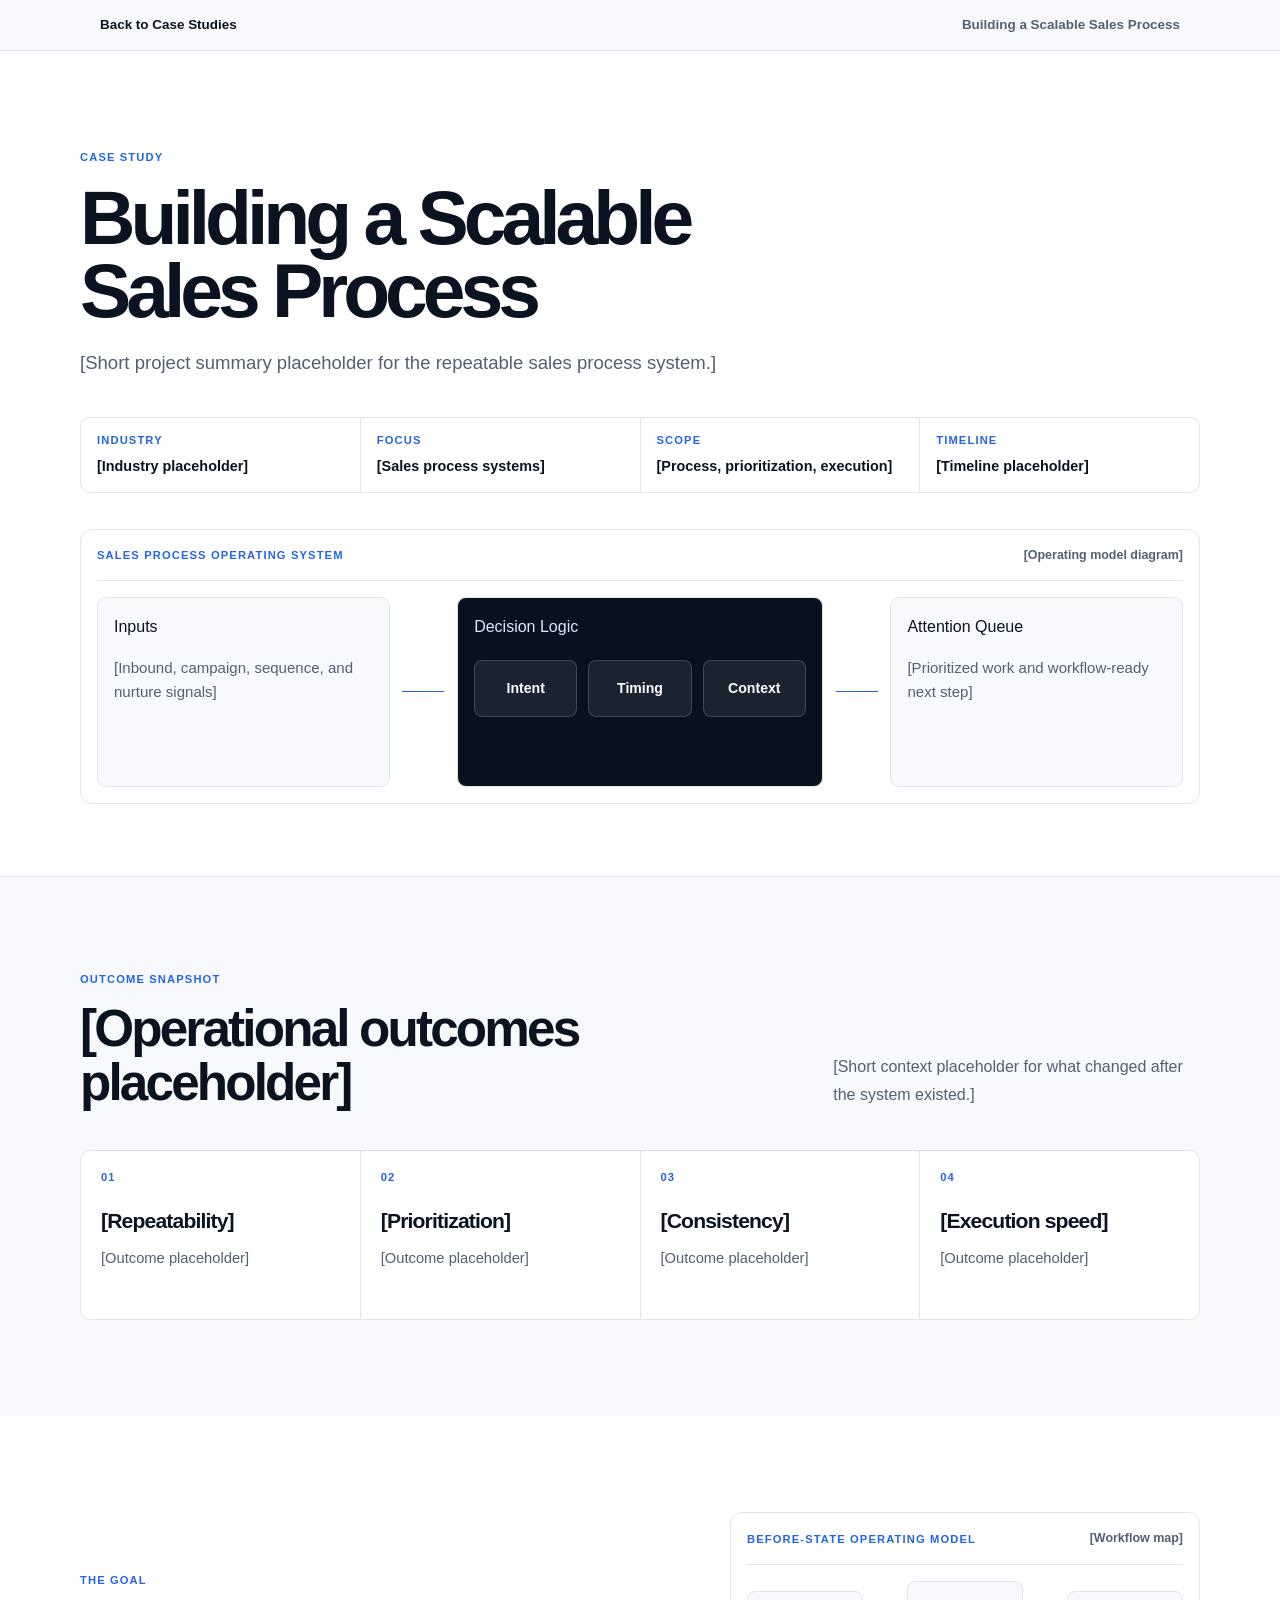
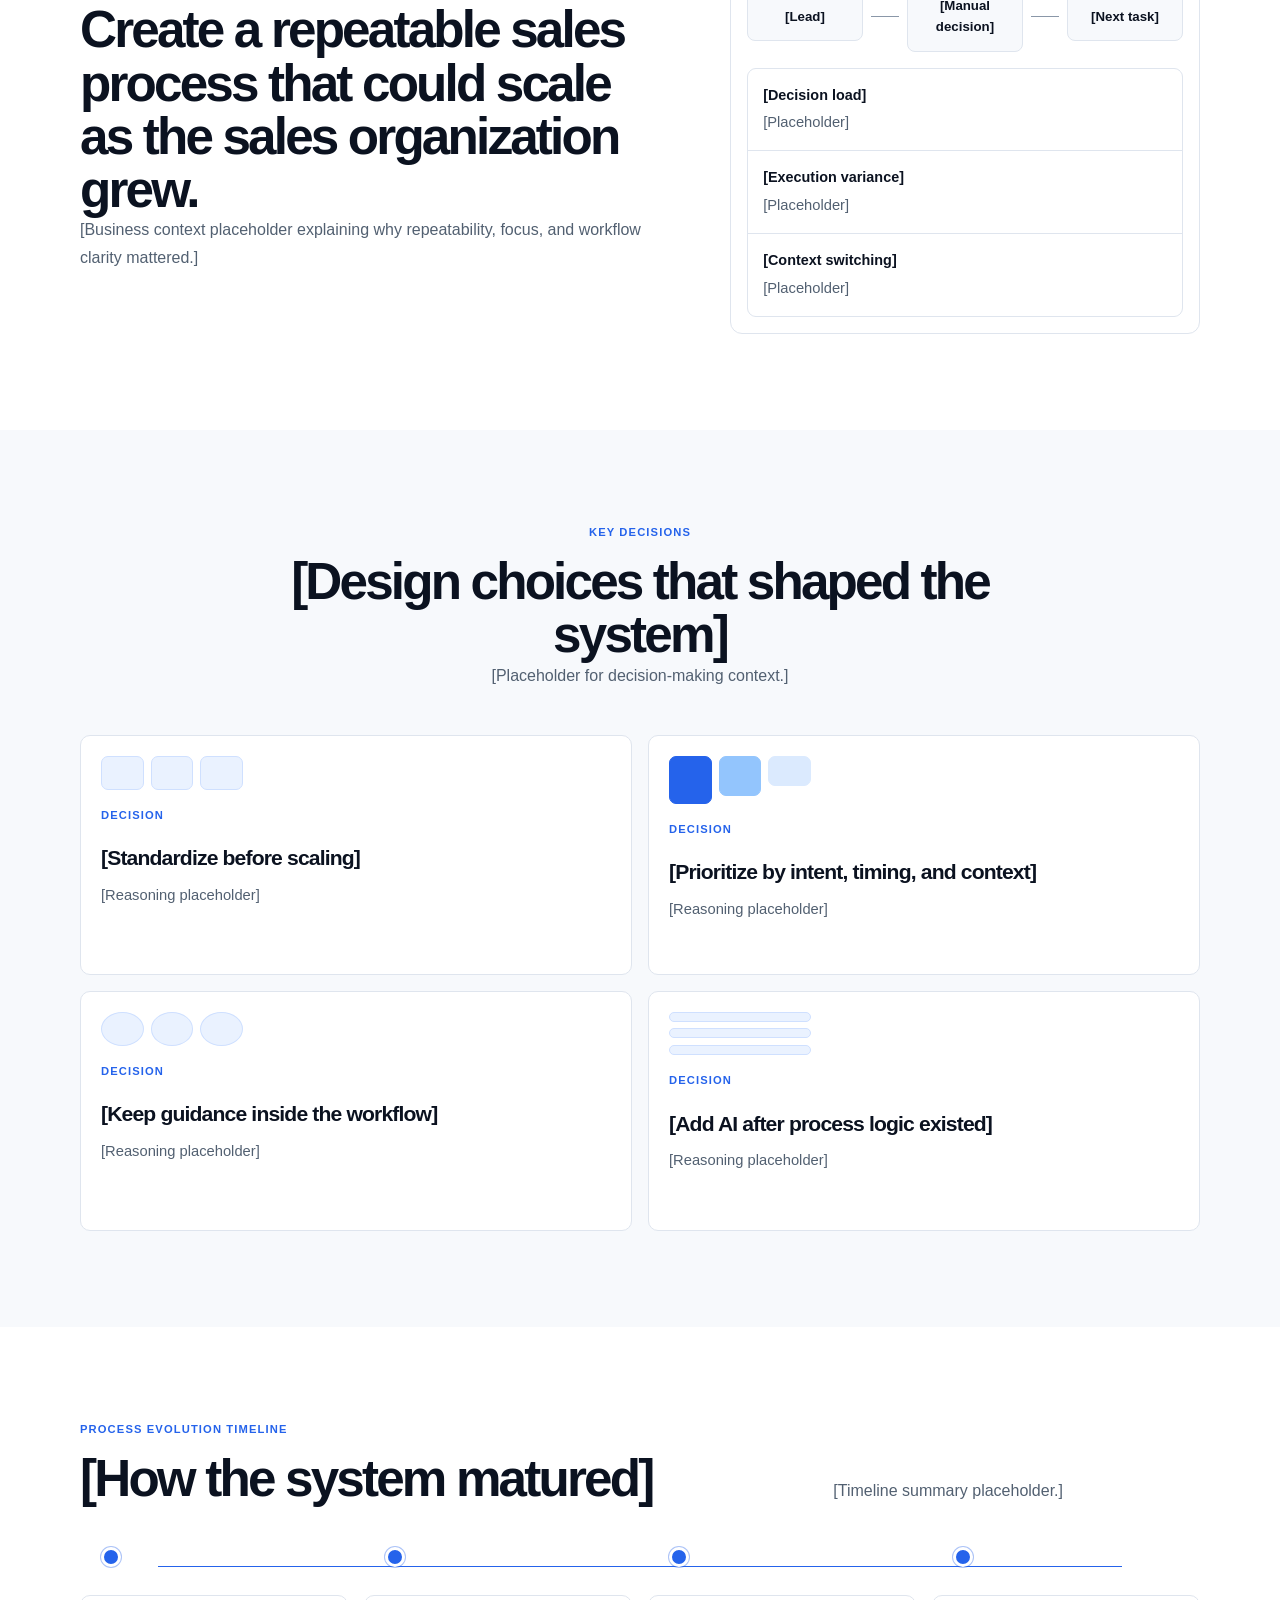
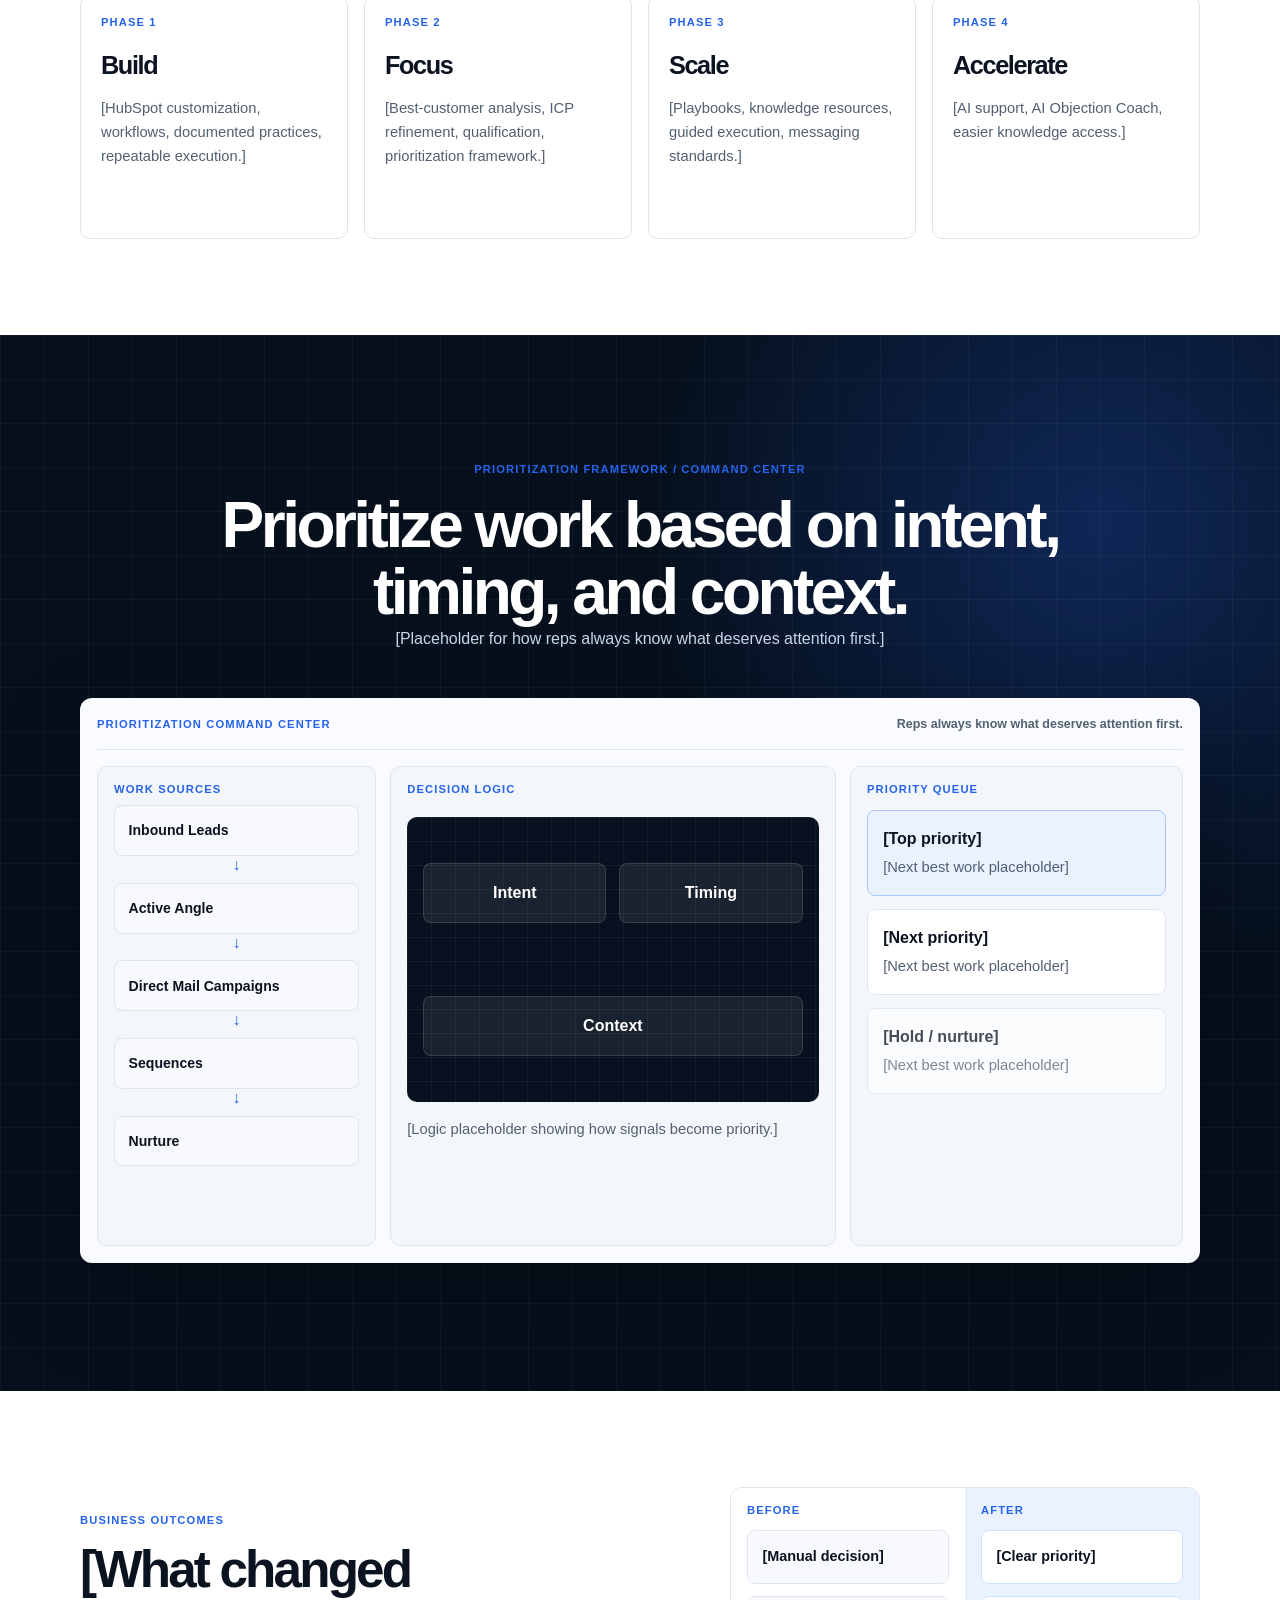
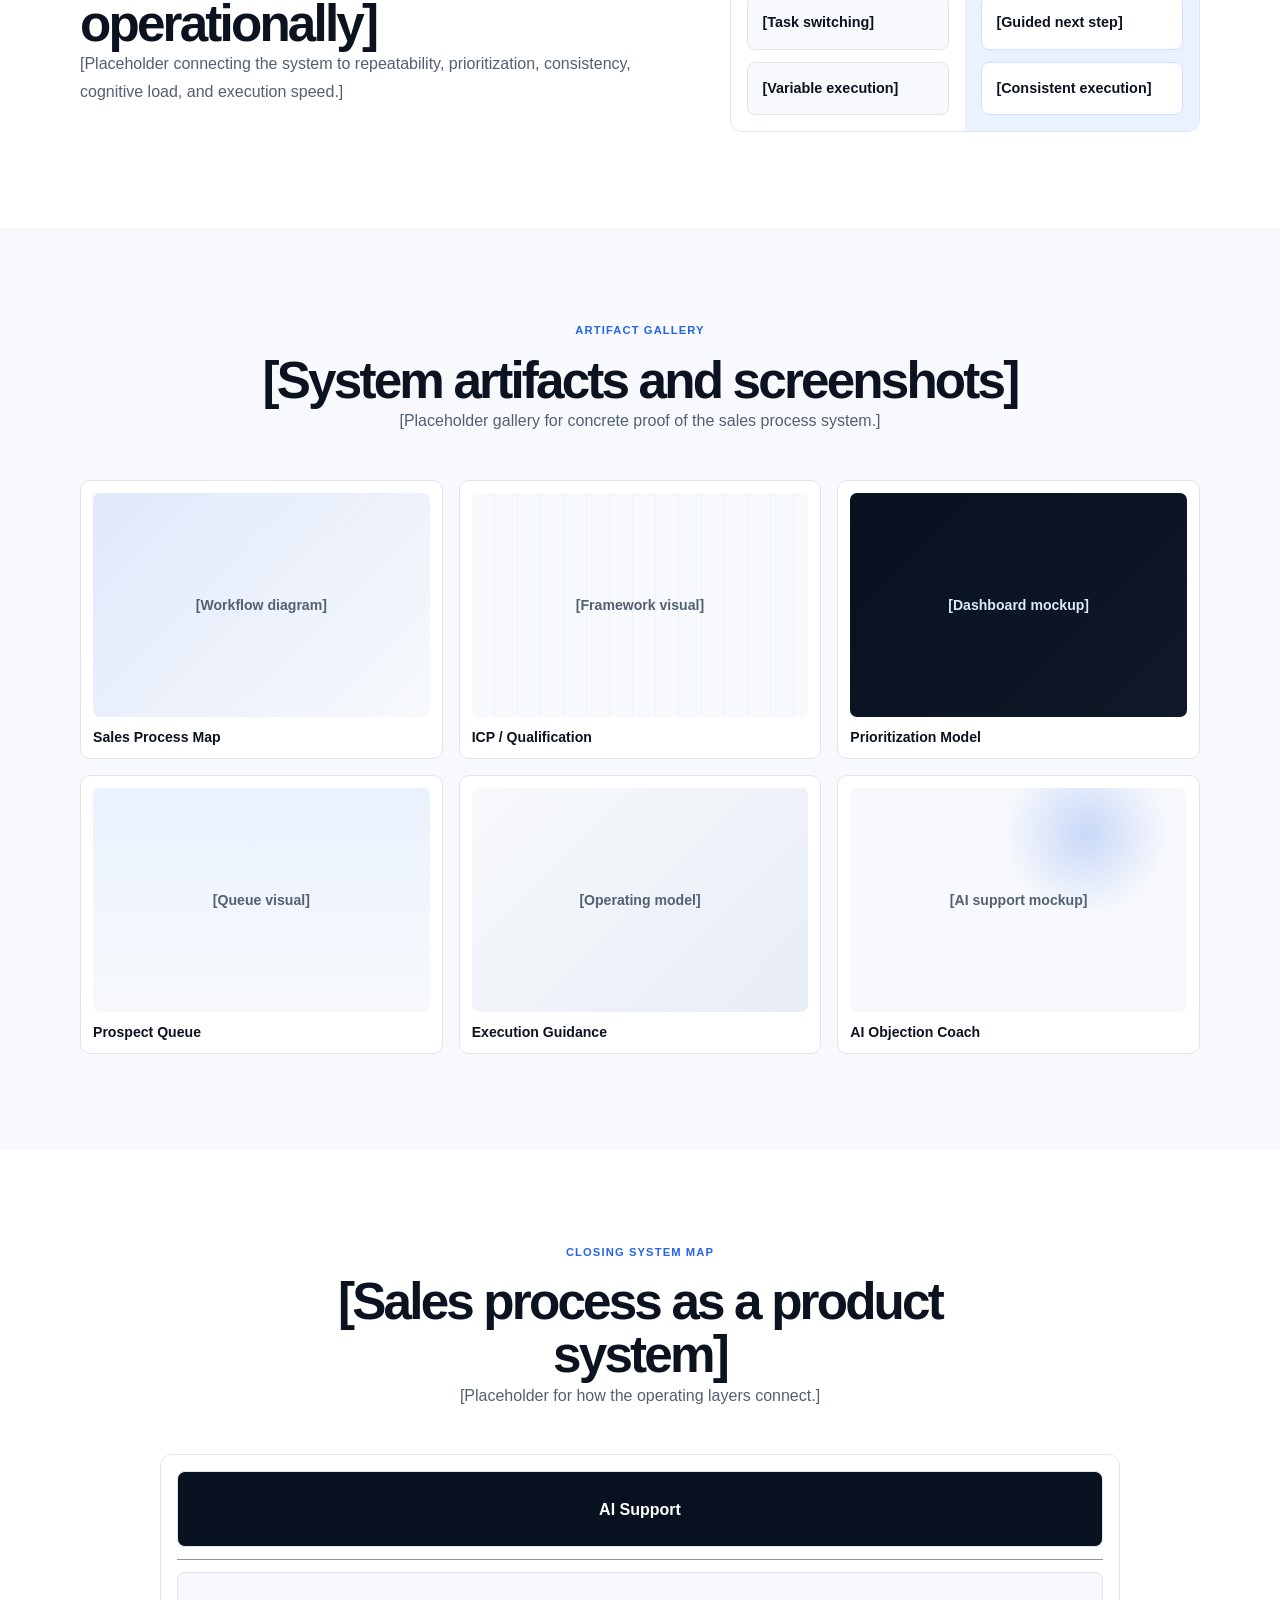
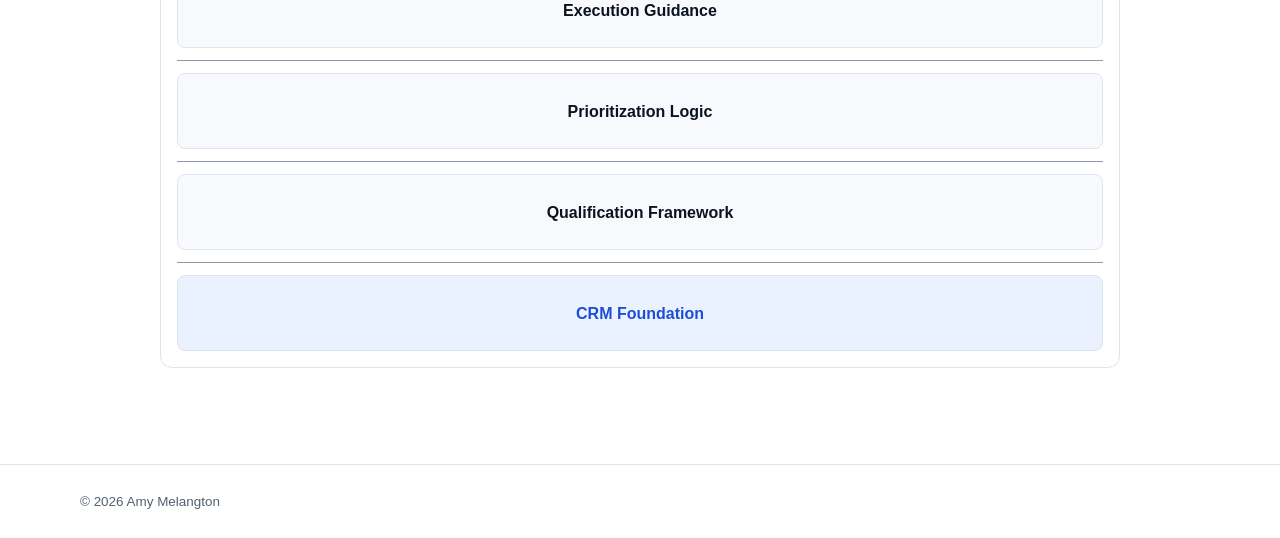
==== commit 57e7a2b1: "Use clean standalone case study stylesheet" ====
--- a/creating-repeatable-sales-process.html
+++ b/creating-repeatable-sales-process.html
@@ -5,7 +5,7 @@
   <meta name="viewport" content="width=device-width, initial-scale=1.0" />
   <title>Building a Scalable Sales Process | Amy Melangton</title>
 
-  <link rel="stylesheet" href="./case-study.css?v=editorial-3" />
+  <link rel="stylesheet" href="./case-study-clean.css?v=1" />
   <link href="https://fonts.googleapis.com/css2?family=Inter:wght@400;500;600;700;800&display=swap" rel="stylesheet" />
 </head>
 
--- a/case-study-clean.css
+++ b/case-study-clean.css
@@ -0,0 +1 @@
+:root{--ink:#0b1220;--muted:#526071;--line:#dfe5ee;--bg:#f7f9fc;--panel:#fff;--alt:#f3f6fb;--blue:#2563eb;--soft:#eaf2ff;--navy:#07111f}*{box-sizing:border-box}html{scroll-behavior:smooth}body.case-study-page{margin:0;background:var(--bg);color:var(--ink);font-family:Inter,-apple-system,BlinkMacSystemFont,"Segoe UI",sans-serif;line-height:1.6}.container{width:min(1120px,calc(100% - 48px));margin:0 auto}.case-site-header{position:sticky;top:0;z-index:10;background:rgba(247,249,252,.92);border-bottom:1px solid var(--line);backdrop-filter:blur(18px)}.case-navbar{display:flex;justify-content:space-between;align-items:center;max-width:1120px;margin:0 auto;padding:.9rem 1.25rem;color:var(--muted);font-size:.84rem;font-weight:650}.case-back-link{color:var(--ink);text-decoration:none}.case-back-link:hover{color:var(--blue)}.case-kicker,.case-meta-grid span,.diagram-header span,.metric-card span,.decision-card>span,.roadmap-phase span,.command-topbar span,.source-stack span,.decision-engine span,.priority-board span,.comparison-column span,.artifact-card span{display:block;color:var(--blue);font-size:.7rem;font-weight:800;letter-spacing:.1em;line-height:1.2;text-transform:uppercase}.case-kicker{margin:0 0 1rem}.case-hero-section{padding:6.25rem 0 4.5rem;background:#fff;border-bottom:1px solid var(--line)}.case-hero-copy{max-width:780px}.case-hero-copy h1{margin:0 0 1.15rem;color:var(--ink);font-size:clamp(3.2rem,6vw,5.1rem);font-weight:790;letter-spacing:-.065em;line-height:.96}.case-hero-summary{max-width:680px;margin:0;color:var(--muted);font-size:1.16rem;line-height:1.75}.case-meta-grid{display:grid;grid-template-columns:repeat(4,minmax(0,1fr));gap:1px;overflow:hidden;margin:2.4rem 0 2.2rem;border:1px solid var(--line);border-radius:10px;background:var(--line)}.case-meta-grid div{padding:1rem;background:var(--panel)}.case-meta-grid strong{display:block;margin-top:.48rem;color:var(--ink);font-size:.9rem;font-weight:680;line-height:1.45}.system-os-diagram,.operating-model-card,.command-dashboard,.comparison-visual,.architecture-map{border:1px solid var(--line);border-radius:12px;background:var(--panel);box-shadow:none}.system-os-diagram,.operating-model-card,.command-dashboard,.architecture-map{padding:1rem}.diagram-header,.command-topbar{display:flex;justify-content:space-between;gap:1rem;align-items:center;padding-bottom:.9rem;border-bottom:1px solid var(--line)}.diagram-header b,.command-topbar b{color:var(--muted);font-size:.78rem;font-weight:650}.system-diagram-grid{display:grid;grid-template-columns:1fr 42px 1.25fr 42px 1fr;align-items:stretch;gap:.8rem;padding-top:1rem}.system-layer{min-height:190px;padding:1rem;border:1px solid var(--line);border-radius:9px;background:var(--bg)}.logic-layer{background:var(--navy);color:white}.system-layer p{margin:1rem 0 0;color:var(--muted);font-size:.94rem}.logic-layer span{color:#dbeafe}.system-connector{align-self:center;height:1px;background:var(--blue)}.logic-pill-row{display:grid;grid-template-columns:repeat(3,1fr);gap:.7rem;margin-top:1.3rem}.logic-pill-row b{padding:1rem .65rem;border:1px solid rgba(255,255,255,.16);border-radius:8px;background:rgba(255,255,255,.08);color:white;font-size:.88rem;text-align:center}.case-section{padding:96px 0}.snapshot-section,.decisions-section,.artifacts-section{background:var(--bg)}.goal-section,.timeline-section,.outcomes-section,.closing-map-section{background:#fff}.section-heading-row{display:grid;grid-template-columns:minmax(0,1fr) minmax(300px,.52fr);gap:3rem;align-items:end;margin-bottom:2.6rem}.section-heading-row h2,.section-heading-centered h2,.goal-grid h2,.outcomes-layout h2{margin:0;color:var(--ink);font-size:clamp(2.2rem,4vw,3.35rem);font-weight:780;letter-spacing:-.055em;line-height:1.04}.section-heading-centered{max-width:780px;margin:0 auto 2.8rem;text-align:center}.section-intro,.section-copy{margin:0;color:var(--muted);font-size:1rem;line-height:1.75}.metric-panel-grid{display:grid;grid-template-columns:repeat(4,minmax(0,1fr));overflow:hidden;border:1px solid var(--line);border-radius:10px;background:var(--line);gap:1px}.metric-card{min-height:168px;padding:1.25rem;background:var(--panel)}.metric-card h3,.decision-card h3{margin:1.2rem 0 .55rem;color:var(--ink);font-size:1.32rem;font-weight:760;letter-spacing:-.04em}.metric-card p,.decision-card p,.roadmap-phase p,.friction-grid p,.comparison-column p,.priority-item p,.decision-engine p{margin:0;color:var(--muted);font-size:.92rem;line-height:1.62}.goal-grid,.outcomes-layout{display:grid;grid-template-columns:minmax(0,1fr) minmax(360px,.82fr);gap:clamp(3rem,6vw,5rem);align-items:center}.model-path{display:grid;grid-template-columns:1fr 28px 1fr 28px 1fr;gap:.5rem;align-items:center;margin:1rem 0}.model-path div,.comparison-node,.source-stack div,.priority-item{border:1px solid var(--line);border-radius:8px;background:var(--bg)}.model-path div{padding:.82rem;color:var(--ink);font-size:.83rem;font-weight:700;text-align:center}.model-path span{height:1px;background:#8a97a8}.friction-grid{display:grid;gap:1px;overflow:hidden;border:1px solid var(--line);border-radius:9px;background:var(--line)}.friction-grid div{padding:.95rem;background:var(--panel)}.friction-grid strong{display:block;margin-bottom:.28rem;color:var(--ink);font-size:.9rem}.decision-grid{display:grid;grid-template-columns:repeat(2,minmax(0,1fr));gap:1rem}.decision-card{min-height:240px;padding:1.25rem;border:1px solid var(--line);border-radius:10px;background:var(--panel)}.decision-mini-diagram{display:grid;grid-template-columns:repeat(3,1fr);gap:.42rem;max-width:142px;margin-bottom:1.2rem}.decision-mini-diagram span{height:34px;border:1px solid #cfe0ff;border-radius:7px;background:var(--soft)}.decision-mini-diagram-ranked span:nth-child(1){height:48px;background:var(--blue);border-color:var(--blue)}.decision-mini-diagram-ranked span:nth-child(2){height:40px;background:#93c5fd;border-color:#93c5fd}.decision-mini-diagram-ranked span:nth-child(3){height:30px;background:#dbeafe;border-color:#dbeafe}.decision-mini-diagram-loop span{border-radius:50%}.decision-mini-diagram-layered{grid-template-columns:1fr}.decision-mini-diagram-layered span{height:10px}.roadmap{position:relative;display:grid;grid-template-columns:repeat(4,minmax(0,1fr));gap:1rem;padding-top:3rem}.roadmap:before{content:"";position:absolute;top:1.22rem;left:7%;right:7%;height:1px;background:var(--blue)}.roadmap-phase{position:relative;min-height:244px;padding:1.25rem;border:1px solid var(--line);border-radius:10px;background:var(--panel)}.roadmap-phase:before{content:"";position:absolute;top:-3.06rem;left:1.25rem;width:14px;height:14px;border:3px solid white;border-radius:50%;background:var(--blue);box-shadow:0 0 0 1px rgba(37,99,235,.38)}.roadmap-phase h3{margin:1rem 0 .7rem;color:var(--ink);font-size:1.58rem;font-weight:780;letter-spacing:-.055em}.command-section{padding:128px 0;background:linear-gradient(rgba(255,255,255,.035) 1px,transparent 1px),linear-gradient(90deg,rgba(255,255,255,.035) 1px,transparent 1px),radial-gradient(circle at 86% 18%,rgba(37,99,235,.28),transparent 32%),#06101d;background-size:44px 44px,44px 44px,auto,auto;color:white}.command-heading{max-width:860px}.command-heading h2{color:white;font-size:clamp(2.7rem,5vw,4.5rem)}.command-heading .section-intro{color:#c8d6ea}.command-dashboard{background:#f9fbff;border-color:rgba(255,255,255,.18);box-shadow:0 36px 90px rgba(0,0,0,.32)}.command-grid{display:grid;grid-template-columns:minmax(220px,.72fr) minmax(330px,1.15fr) minmax(270px,.86fr);gap:.9rem;margin-top:1rem}.source-stack,.decision-engine,.priority-board{min-height:480px;padding:1rem;border:1px solid var(--line);border-radius:10px;background:var(--alt)}.source-stack div{padding:.82rem .85rem;margin-top:.52rem;color:var(--ink);font-size:.88rem;font-weight:720}.source-stack i{display:block;color:var(--blue);font-style:normal;font-weight:800;line-height:1.16;text-align:center}.engine-ring{display:grid;grid-template-columns:1fr 1fr;gap:.8rem;align-items:center;min-height:285px;margin:1.25rem 0 1rem;padding:1rem;border-radius:10px;background:linear-gradient(rgba(255,255,255,.05) 1px,transparent 1px),linear-gradient(90deg,rgba(255,255,255,.05) 1px,transparent 1px),var(--navy);background-size:24px 24px}.engine-ring div{padding:1rem;border:1px solid rgba(255,255,255,.13);border-radius:8px;background:rgba(255,255,255,.075);color:white;font-weight:760;text-align:center}.engine-ring div:last-child{grid-column:1/-1}.priority-item{padding:.95rem;margin-top:.8rem;background:white}.priority-item-top{border-color:#aac6ff;background:var(--soft)}.priority-item.muted{opacity:.74}.priority-item strong{display:block;margin-bottom:.28rem;color:var(--ink)}.comparison-visual{display:grid;grid-template-columns:1fr 1fr;overflow:hidden}.comparison-column{padding:1rem;background:white}.comparison-column.after{background:var(--soft)}.comparison-node{padding:.9rem;margin-top:.75rem;color:var(--ink);font-size:.9rem;font-weight:720}.comparison-column.after .comparison-node{border-color:#cfe0ff;background:white}.artifact-grid{display:grid;grid-template-columns:repeat(3,minmax(0,1fr));gap:1rem}.artifact-card{padding:.75rem;border:1px solid var(--line);border-radius:10px;background:white}.artifact-shot{display:flex;min-height:224px;align-items:center;justify-content:center;margin-bottom:.75rem;border:1px solid var(--case-soft-line);border-radius:7px;color:var(--muted);font-size:.88rem;font-weight:760;text-align:center}.diagram-shot{background:linear-gradient(135deg,rgba(37,99,235,.11),transparent),var(--bg)}.framework-shot{background:repeating-linear-gradient(90deg,var(--bg) 0 22px,var(--soft) 22px 23px)}.dashboard-shot{background:linear-gradient(135deg,#07111f,#111827);color:#dbeafe}.queue-shot{background:linear-gradient(180deg,var(--soft),var(--bg))}.architecture-shot{background:linear-gradient(135deg,var(--bg),#e8edf5)}.ai-shot{background:radial-gradient(circle at 70% 20%,rgba(37,99,235,.22),transparent 28%),var(--bg)}.artifact-card span{color:var(--ink);font-size:.88rem;font-weight:650;letter-spacing:0;text-transform:none}.architecture-map{max-width:960px;margin:0 auto}.architecture-layer{display:flex;min-height:76px;align-items:center;justify-content:center;border:1px solid var(--line);border-radius:8px;background:var(--bg);color:var(--ink);font-size:1rem;font-weight:760}.architecture-layer.ai{background:var(--navy);color:white}.architecture-layer.foundation{background:var(--soft);color:#1d4ed8}.architecture-rule{height:1px;margin:.75rem 0;background:#8a97a8}.case-footer{padding:1.6rem 0;border-top:1px solid var(--line);background:#fff;color:var(--muted);font-size:.84rem}.case-footer p{margin:0}@media(max-width:1100px){.goal-grid,.outcomes-layout,.command-grid{grid-template-columns:1fr}.metric-panel-grid,.roadmap,.artifact-grid,.case-meta-grid{grid-template-columns:repeat(2,minmax(0,1fr))}.system-diagram-grid{grid-template-columns:1fr}.system-connector{width:1px;height:24px;margin:0 auto}.roadmap:before{display:none}.roadmap-phase:before{top:1rem;right:1rem;left:auto}.source-stack,.decision-engine,.priority-board{min-height:auto}}@media(max-width:768px){.container{width:min(100% - 32px,1120px)}.case-navbar{display:block;padding:.85rem 1rem}.case-navbar span{display:block;margin-top:.35rem}.case-hero-section{padding:4.8rem 0 3.4rem}.case-hero-copy h1{font-size:clamp(2.55rem,12vw,3.6rem);letter-spacing:-.055em}.case-section,.command-section{padding:72px 0}.case-meta-grid,.metric-panel-grid,.decision-grid,.roadmap,.artifact-grid,.comparison-visual{grid-template-columns:1fr}.section-heading-row{grid-template-columns:1fr;gap:1rem}.section-heading-row h2,.section-heading-centered h2,.goal-grid h2,.outcomes-layout h2,.command-heading h2{font-size:clamp(2rem,10vw,2.85rem)}.model-path{grid-template-columns:1fr}.model-path span{width:1px;height:18px;margin:0 auto}.diagram-header,.command-topbar{display:block}}
